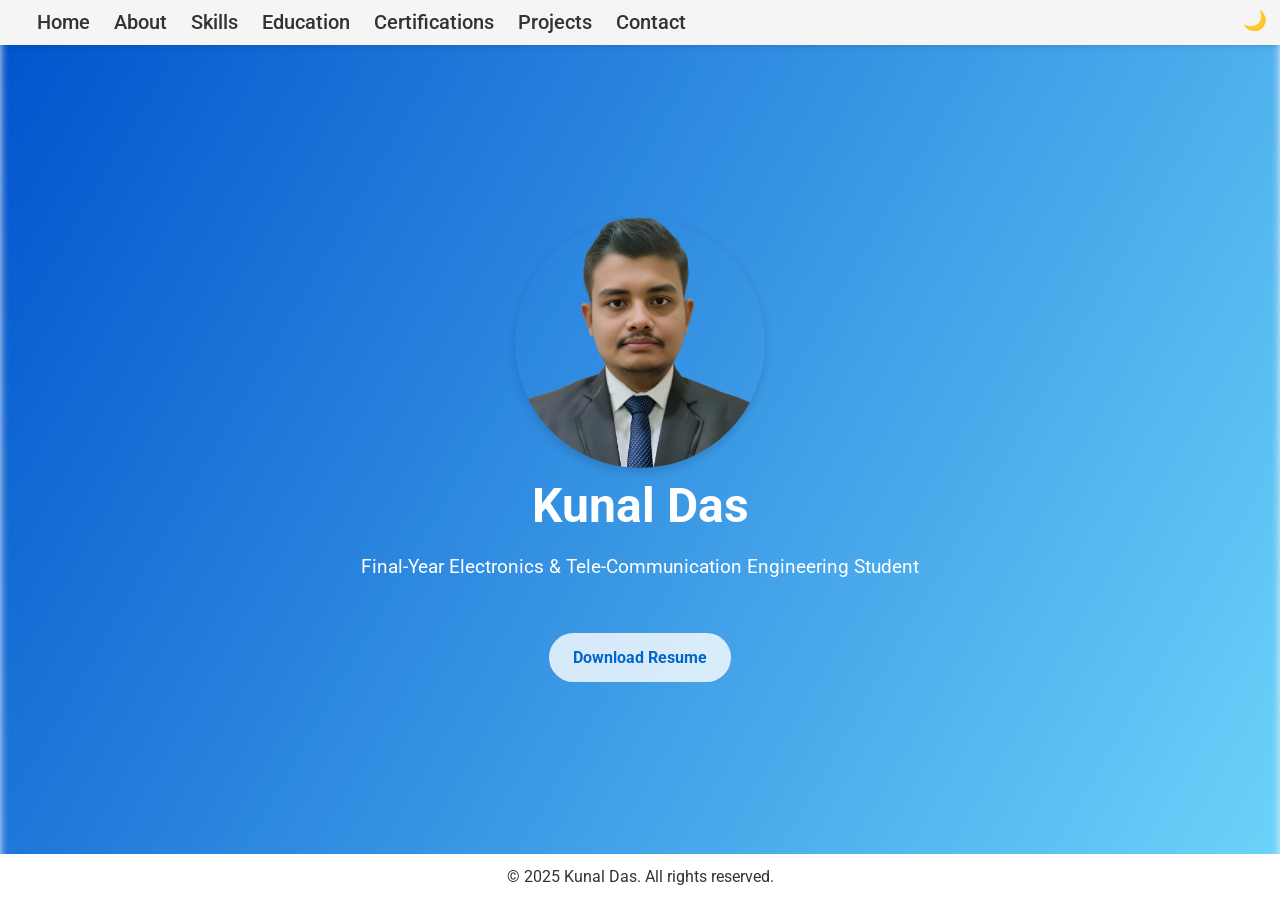
==== index.html @ fb5cabc4 "profile update" ====
<!DOCTYPE html>
<html lang="en">
<head>
  <meta charset="UTF-8" />
  <meta name="viewport" content="width=device-width, initial-scale=1.0" />
  <title>Kunal Das - Portfolio</title>
  <link rel="icon" type="image/png" href="assets\k.1-removebg.png">
  <link rel="stylesheet" href="style.css" />
  <!-- Google Fonts -->
  <link href="https://fonts.googleapis.com/css2?family=Roboto:wght@300;400;500;700&display=swap" rel="stylesheet">
</head>
<body class="light-theme">
  <!-- Header / Navigation -->
  <header>
    <nav class="navbar">
      <!-- <div class="profile-image">
        <img src="assets/WhatsApp_Image_2024-10-18_at_21,14,30_aa26606b-removebg-removebg-preview-Picsart-AiImageEnhancer.png" alt="Profile Photo" />
      </div> -->
      <ul class="nav-links">
        <li><a href="index.html">Home</a></li>
        <li><a href="about.html">About</a></li>
        <li><a href="skills.html">Skills</a></li>
        <li><a href="education.html">Education</a></li>
        <li><a href="certifications.html">Certifications</a></li>
        <li><a href="projects.html">Projects</a></li>
        <li><a href="contact.html">Contact</a></li>
      </ul>
      <div class="theme-toggle">
        <input type="checkbox" id="darkModeToggle" />
        <label for="darkModeToggle">🌙</label>
      </div>
      <!-- Three dot toggle icon (visible only on mobile) -->
      <button class="nav-toggle">☰</button>
    </nav>
  </header>


    <!-- Hero Section -->
    <section id="hero" class="section-hero">
        
        <div class="hero-content">
            <div class="profile-image1">
                <img src="assets\WhatsApp_Image_2024-10-18_at_21,14,30_aa26606b-removebg-removebg-preview-Picsart-AiImageEnhancer.png" alt="Profile Photo" />
            </div>
            <h1>Kunal Das</h1>
            <p class="role">Final-Year Electronics &amp; Tele-Communication Engineering Student</p>
            
            <br>
            <a href="assets\KUNAL_DAS_Resume.pdf" class="cta-btn" download>Download Resume</a>
            <!-- <a href="#contact" class="cta-btn">Contact Me</a> -->
        </div>
    </section>

    <!-- About Me Section -->
    <!-- <section id="about" class="section-about fade-in">
        <h2>About Me</h2>
         <div class="profile-image">
      <img src="assets/WhatsApp_Image_2024-10-18_at_21.14.30_aa26606b-removebg.png" alt="Profile Photo" />
    </div> 
    <div class="para">
        <p>Motivated Junior Python Developer and Final-Year Electronics and Telecommunication Engineering Student</p>
    </div>
        <div class="about-details">
            <p>I am a passionate and motivated junior Python developer currently in my final year of pursuing a Bachelor's degree in Electronics and Telecommunication Engineering. My academic and practical experience has allowed me to develop a strong foundation in both software and hardware development, particularly in backend programming using Python and MySQL, as well as in designing and implementing embedded systems using microcontrollers.
            <br>
            <br>
            Throughout my academic journey, I have developed a deep interest in combining electronics with software development to create efficient, real-world solutions. I am especially enthusiastic about embedded systems, sensor integration, and Internet of Things (IoT) applications. I have worked extensively with microcontrollers such as Arduino and ESP32, alongside various sensors and modules, to create systems that interact intelligently with their environment.
            <br>
            <br>
            My software skills are centered around Python, which I use for backend development, automation, data handling, and integrating APIs with hardware systems. My backend development experience includes designing and implementing structured databases with MySQL, building RESTful APIs, and using frameworks like Flask to create web services. I have a strong grasp of data flow, system architecture, and scalable development practices.
            <br>
            <br>
            My journey into programming started from a desire to understand the logic behind system automation and control. I quickly gravitated towards Python for its simplicity and power, and over time, I became confident in using it not only for typical backend tasks but also for tasks involving hardware communication, GUI applications, and API integrations. I enjoy writing clean, modular code and organizing systems in a way that ensures maintainability and scalability.
            <br>
            <br>
            In the area of microcontroller programming, I enjoy writing embedded C and Arduino-compatible code to control sensors, actuators, and communication modules. I have built various hardware-based systems that collect data, process it in real time, and respond with meaningful actions. This includes everything from basic sensor monitoring to more complex systems involving conditional logic, alert mechanisms, and cloud/API integration.
            <br>
            <br>
            What sets me apart is my ability to bridge the gap between hardware and software. I not only understand how electronic components behave in real circuits but also how to write software that interprets, controls, or augments these behaviors. This dual understanding enables me to build holistic solutions where hardware and software operate in harmony, especially in fields like home automation, safety systems, and monitoring applications.
            <br>
            <br>
            Beyond technical skills, I am a keen problem solver with a strong analytical mindset. I approach every challenge with curiosity and persistence, breaking down problems methodically and learning what’s necessary to find effective solutions. I have also honed my ability to work collaboratively in team settings, communicate technical concepts clearly, and adapt to evolving project requirements.
            <br>
            <br>
            I consistently stay up to date with advancements in technology, particularly in the domains of IoT, embedded development, and backend systems. I am also familiar with basic circuit simulation and PCB design tools, which help in taking prototypes from breadboard setups to more robust and organized implementations.
            <br>
            <br>
            As a final-year engineering student, I bring with me a combination of theoretical knowledge and practical hands-on experience. I have developed time management, project planning, and execution skills by balancing academic responsibilities with self-initiated technical projects. My goal is to join a forward-thinking organization where I can contribute to building impactful technological solutions by combining software with electronics.
            <br>
            <br>
            In the future, I see myself growing in roles that allow me to work at the intersection of embedded systems and software engineering. I am particularly interested in smart devices, robotics, industrial automation, and intelligent sensing systems. I am committed to lifelong learning and am open to exploring new tools, languages, and frameworks that help me become a more versatile and effective engineer. 
            <br>
            <br>
            In summary, I bring a unique blend of backend development experience, hardware knowledge, and a deep passion for solving real-world problems through technology. With a strong foundation in Python, microcontroller programming, and a mindset geared toward innovation, I aim to create systems that are intelligent, reliable, and meaningful in everyday life.</p>
            <div class="detail-block">
                <h3>Interests</h3>
                <ul>
                    <li>Embedded Systems &amp; IoT</li>
                    <li>Microcontroller Programming</li>
                    <li>Backend Development</li>
                    <li>Problem Solving</li>
                </ul>
            </div>
            <div class="detail-block">
                <h3>Languages</h3>
                <ul>
                    <li>English</li>
                    <li>Bengali</li>
                    <li>Hindi</li>
                </ul>
            </div> 
        </div>
        
    </section> -->

    <!-- Skills Section -->
    <!-- <section id="skills" class="section-skills fade-in">
        <h2>Skills</h2>
        <div class="skills-grid">
            <div class="skill-category">
                <h3>Programming Languages</h3>
                <p>✔️C Programming Language , <br>✔️Python, <br>✔️MySQL, <br>✔️HTML, <br>✔️CSS, <br>✔️JavaScript, <br>✔️OOP, <br>✔️PyWebView</p>
            </div>
            <div class="skill-category">
                <h3>Tools &amp; Software</h3>
                <p>✔️Git (Version Control), <br>✔️GitHub, <br>✔️MATLAB, <br>✔️MS Office, <br>✔️Proteus, <br>✔️ChatGPT &amp; AI Tools</p>
            </div>
            <div class="skill-category">
                <h3>Embedded Systems</h3>
                <p>✔️Arduino, <br>✔️ESP32, <br>✔️Circuit Design, <br>✔️Schematic Debugging, <br>✔️PCB Prototyping</p>
            </div>
            <div class="skill-category">
                <h3>Soft Skills</h3>
                <p>✔️Team Leadership, <br>✔️Problem Solving, <br>✔️Communication, <br>✔️Project Management</p>
            </div>
        </div>
    </section> -->

    <!-- Education Section -->
    <!-- <section id="education" class="section-education fade-in">
        <h2>Education</h2>
        <div class="timeline">
            <div class="timeline-item">
                <h3>Diploma in Electronics &amp; Tele-Communication Engineering</h3>
                <span class="time">Ongoing</span>
                <p>Falakata Polytechnic, Government of West Bengal</p>
                <p>Avg. GPA (till 5th Sem): 9</p>
                <p>Avg. Percentage (till 5th Sem): 87.12%</p>
            </div>
            <div class="timeline-item">
                <h3>Bachelor of Science</h3>
                <span class="time">2018 – 2021</span>
                <p>University of North Bengal | GPA: 7.18</p>
                <p>Subjects: Physics, Chemistry, Mathematics</p>
            </div>
            <div class="timeline-item">
                <h3>Higher Secondary (Science)</h3>
                <span class="time">2016 – 2018</span>
                <p>West Bengal Council of Higher Secondary Education</p>
                <p>Percentage: 57.4%</p>
            </div>
            <div class="timeline-item">
                <h3>Secondary Education</h3>
                <span class="time">2015 – 2016</span>
                <p>West Bengal Board of Secondary Education</p>
                <p>Percentage: 66.6%</p>
            </div>
        </div>
    </section> -->

    <!-- Certifications Section -->
    <!-- <section id="certifications" class="section-certifications fade-in">
        <h2>Certifications</h2>
        <ul class="cert-list">
   
            <ul class="certificate-list">
    <li>
        <img src="assets\KUNAL_DAS (DFAS)-1.jpg" alt="Computer Diploma in Information Technology Application (2018–2019)" />
        <p>Computer Diploma in Information Technology Application (2018–2019)</p>
    </li>
    <li>
        <img src="assets/KUNAL_DAS (DFAS)-2.jpg" alt="Computer Diploma in Financial Accounting System (2021–2022)" />
        <p>Computer Diploma in Financial Accounting System (2021–2022)</p>
    </li>
    <li>
        <img src="assets/Wadhwani Foundation Certificate - 6771ab2d281a8b20fc77d91b.jpg" alt="Wadhwani Foundation Certificate" />
        <p>Employability Skills – JobReady Certificate, Wadhwani Foundation</p>
    </li>
    <li>
        <img src="assets/HPLIFE.jpg" alt="HP LIFE Certificate" />
        <p>AI for Beginners Certificate, HP LIFE</p>
    </li>
    <li>
        <img src="assets/Generative AI for Educators Certificate _ Google.png" alt="Google AI Certificate" />
        <p>Generative AI for Educators Certificate, Google & MIT RAISE</p>
    </li>
    <li>
        <img src="assets/Certified In Lean Startup Methodology  NPTEL+.jpg" alt="Lean Startup Methodology Certificate" />
        <p>Lean Startup Methodology Certificate, NPTEL+</p>
    </li>
</ul>

       

    </section> -->

    <!-- Projects Section -->
    <!-- <section id="projects" class="section-projects fade-in">
        <h2>Projects</h2>
        <div class="projects-grid">
            <div class="project-card">
                <h3>Library Management System (LMS)</h3>
                <span class="project-time">Jan 2025 – Present</span>
                <p><strong>Role:</strong> Team Leader, Backend &amp; Database Programmer</p>
                <p><strong>Technologies:</strong> Python, PyWebView, MySQL</p>
                <ul>
                    <li>Developed backend using Python and PyWebView.</li>
                    <li>Managed MySQL database, implemented user authentication, and optimized performance.</li>
                </ul>
            </div>
            <div class="project-card">
    <h3>Smart Accident Prevention, Detection, and Reporting System (SAPDRS)</h3>
    <span class="project-time">Jul 2024 – Dec 2024</span>
    <p><strong>Role:</strong> Team Leader, Circuit Designer, Embedded Programmer</p>
    <p><strong>Team Members:</strong> Kunal Das, Arindam Das, Nirmal Barman, Chanchal Mandal, Bivash Das, Shilajit Paul, Raj Barman</p>
    <p><strong>Guide:</strong> Mr. Lakhan Deo Oraon, Lecturer, Department of ETCE, Falakata Polytechnic</p>
    <p><strong>Institution:</strong> Falakata Polytechnic, West Bengal State Council of Technical & Vocational Education and Skill Development</p>
    <p><strong>Technologies Used:</strong> ESP32 microcontroller, GPS Module (NEO-6M), GSM Module (SIM900A), MQ3 Alcohol Sensor, Ultrasonic Sensor, MPU6050 Accelerometer, PIR Sensor, OLED Display, TP4056 Battery Charger, L293D Motor Driver, Voltage Regulators, Arduino IDE</p>
    <ul>
        <li>Designed and developed a real-time embedded system to prevent, detect, and report road accidents using IoT sensors and wireless communication.</li>
        <br>
        <li>Integrated ESP32 microcontroller with a GSM module to transmit emergency SMS alerts containing GPS coordinates during detected accidents.</li>
        <br>
        <li>Implemented an alcohol detection system using the MQ3 sensor to monitor the driver’s condition before driving.</li>
        <br>
        <li>Used ultrasonic sensors for proximity detection to reduce collision chances by alerting the driver in real-time.</li>
        <br>
        <li>MPU6050 accelerometer and vibration sensors detect abrupt motion or impacts to confirm an accident scenario.</li>
        <br>
        <li>PIR sensor helps determine driver movement or consciousness post-accident for intelligent response triggering.</li>
        <br>
        <li>Deployed a 1.3" OLED display for onboard system status and alert visualization.</li>
        <br>
        <li>Powered the system with lithium-ion batteries and step-down regulators, featuring overvoltage and discharge protection via TP4056 modules.</li>
        <br>
        <li>Created a user-friendly Android application using MIT App Inventor for system control and alert monitoring.</li>
        <br>
        <li>System auto-locks the vehicle post-accident using motor drivers to prevent further harm.</li>
        <br>
        <li>Inspired by a real-life accident experience, this solution addresses the gap in emergency responsiveness by providing automated and accurate location-based incident reporting.</li>
        <br>
        <li>Improved emergency response time by up to 30%, potentially saving lives by reducing critical delays.</li>
        <br>
        <li>Tested successfully in lab and semi-outdoor environments for reliability, sensor accuracy, and communication stability.</li>
    </ul>
</div>

        </div>
    </section> -->

    <!-- Resume Download Section -->
    

    <!-- Contact Section -->
    <!-- <section id="contact" class="section-contact fade-in">
        <h2>Contact</h2>
        <div class="contact-info">
            <p><strong>Email:</strong> <a href="mailto:kunaldas532001@outlook.com">kunaldas532001@outlook.com</a></p>
            <p><strong>Phone:</strong> <a href="tel:+918637333961">+91 86373 33961</a></p>
            <p><strong>GitHub:</strong> <a href="https://github.com/kunaldas531" target="_blank">github.com/kunaldas531</a></p>
            <p><strong>LinkedIn:</strong> <a href="https://www.linkedin.com/in/kunal-das-10623b310" target="_blank">linkedin.com/in/kunal-das-10623b310</a></p>
        </div>
        <div class="contact-form">
            <form>
                <input type="text" name="name" placeholder="Your Name" required />
                <input type="email" name="email" placeholder="Your Email" required />
                <textarea name="message" rows="5" placeholder="Your Message" required></textarea>
                <button type="submit">Send Message</button>
            </form>
        </div>
    </section> -->

    <!-- Footer -->
    <footer>
        <p>&copy; 2025 Kunal Das. All rights reserved.</p>
    </footer>

    <script src="script.js"></script>
</body>
</html>
---- style.css ----
/* Global Styles */
:root {
    --bg-color: #f5f5f5;
    --text-color: #333;
    --primary-color: #0066cc;
    --secondary-color: #ffffffcc;
    --font-family: 'Roboto', sans-serif;
    --transition-duration: 0.3s;
}

.dark-theme {
    --bg-color: #121212;
    --text-color: #e0e0e0;
    --primary-color: #66aaff;
    --secondary-color: #222222aa;
}

html { 
    scroll-behavior: smooth; 
}

* {
    margin: 0;
    padding: 0;
    box-sizing: border-box;
}

body {
    background: var(--bg-color);
    color: var(--text-color);
    font-family: var(--font-family);
    line-height: 1.6;
    transition: background 0.5s, color 0.5s;
}

/* Header / Navigation */
header {
    position: fixed;
    width: 100%;
    top: 0;
    background: var(--bg-color);
    box-shadow: 0 2px 5px rgba(0,0,0,0.1);
    z-index: 100;
}
/* Basic Navbar styles */
.navbar {
  display: flex;
  justify-content: space-between;
  align-items: left;
  padding: 0.5% 1%;
  position: relative; /* Make positioning within mobile easier */
}

.nav-links {
  list-style: none;
  display: flex;
  font-size: 20px;
}

.nav-links li {
  margin-left: 1.5rem;
}

.nav-links a {
  text-decoration: none;
  color: var(--text-color);
  font-weight: 500;
  transition: color 0.3s;
}

.nav-links a:hover {
  color: var(--primary-color);
}

/* Three Dot Toggle Button (hidden by default) */
.nav-toggle {
  display: none;
  background: none;
  border: none;
  font-size: 2rem;
  color: var(--text-color);
  cursor: pointer;
}

.theme-toggle {
    margin-left: 1.5rem;
}
.theme-toggle input[type="checkbox"] {
    display: none;
}
.theme-toggle label {
    cursor: pointer;
    font-size: 1.2rem;
    user-select: none;
}

/* Hero Section */
.section-hero {
    position: relative;
    height: 100vh;
    overflow: hidden;
    color: #fff;
    display: flex;
    align-items: center;
    justify-content: center;
    text-align: center;
    padding: 0 1rem;
    z-index: 1;
}

.section-hero::before {
    content: "";
    position: absolute;
    top: 0;
    left: 0;
    width: 100%;
    height: 100%;
    /* background: url('assets/back.jpg') center center/cover no-repeat; */
    /* background-image: linear-gradient(120deg, #0072ff, #00c3ff); */
    background-image: linear-gradient(120deg, #0052cc, #6dd5fa);
    filter: blur(4px);
    z-index: -1;
}


.section-hero h1 {
    font-size: 3rem;
    margin-bottom: 0.5rem;
}
.section-hero .role {
    font-size: 1.2rem;
    margin-bottom: 1.5rem;
}
.cta-btn {
    margin: 0 0.5rem;
    display: inline-block;
    padding: 0.75rem 1.5rem;
    background: var(--secondary-color);
    color: #0066cc;
    border-radius: 30px;
    font-weight: bold;
    transition: background 0.3s;
    text-decoration: none;
}
.cta-btn:hover {
    background: var(--primary-color);
    color: #fff;
}

/* Section Headings */
section {
    padding: 4rem 2rem;
}
section h2 {
    text-align: center;
    margin-bottom: 2rem;
    font-size: 2rem;
    color: var(--primary-color);
}

/* About Section */
.section-about p {
    max-width: 800px;
    margin: 0 auto 2rem;
}
.about-details {
    display: flex;
    flex-wrap: wrap;
    justify-content: center;
    gap: 2rem;
    max-width: 800px;
    margin: auto;
    text-align: justify;
}
.detail-block {
    background: var(--secondary-color);
    padding: 1rem;
    border-radius: 8px;
    flex: 1 1 250px;
    backdrop-filter: blur(10px);
    box-shadow: 0 4px 6px rgba(0,0,0,0.1);
}
.para{
    text-align: center;
    text-decoration: underline;
    text-shadow: #121212;
    font-weight: bolder;
}
.detail-block h3 {
    margin-bottom: 0.5rem;
    color: var(--primary-color);
}

/* Skills Section */
.skills-grid {
    display: grid;
    grid-template-columns: repeat(auto-fit, minmax(250px, 1fr));
    gap: 2rem;
    max-width: 1000px;
    margin: auto;
}
.skill-category {
    background: var(--secondary-color);
    padding: 1.5rem;
    border-radius: 8px;
    backdrop-filter: blur(10px);
    box-shadow: 0 4px 6px rgba(0,0,0,0.1);
}
.skill-category h3 {
    margin-bottom: 0.5rem;
    color: var(--primary-color);
}

/* Education Section (Timeline) */
.timeline {
    position: relative;
    max-width: 1000px;
    margin: auto;
    padding-left: 20px;
}
.timeline::before {
    content: '';
    position: absolute;
    left: 20px;
    top: 0;
    bottom: 0;
    width: 4px;
    background: var(--primary-color);
}
.timeline-item {
    margin-bottom: 2rem;
    position: relative;
    padding-left: 40px;
}
.timeline-item::before {
    content: '';
    position: absolute;
    left: 14px;
    background: var(--primary-color);
    border-radius: 50%;
    width: 12px;
    height: 12px;
    top: 5px;
}
.timeline-item h3 {
    margin-bottom: 0.2rem;
}
.timeline-item .time {
    font-size: 0.9rem;
    color: var(--text-color);
}

/* Certifications Section */
/* Certificate List - Two per row styling */
.certificate-list {
    display: flex;
    flex-wrap: wrap;
    gap: 2rem;
    justify-content: center;
    max-width: 1000px;
    margin: auto;
    padding: 2rem 1rem;
    list-style: none;
}

.certificate-list li {
    flex: 1 1 calc(33% - 2rem); /* Two items per row */
    background: var(--secondary-color);
    padding: 1rem;
    border-radius: 8px;
    text-align: center;
    box-shadow: 0 4px 6px rgba(0,0,0,0.1);
    transition: transform 0.3s ease, box-shadow 0.3s ease;
    backdrop-filter: blur(8px);
}

.certificate-list li:hover {
    transform: translateY(-5px);
    box-shadow: 0 8px 12px rgba(0,0,0,0.15);
}

.certificate-list img {
    max-width: 100%;
    height: auto;
    border-radius: 6px;
    margin-bottom: 0.75rem;
    box-shadow: 0 2px 4px rgba(0,0,0,0.1);
}

.certificate-list p {
    font-size: 1rem;
    color: var(--text-color);
    font-weight: 500;
    margin-top: 0.5rem;
}

/* Projects Section */
.projects-grid {
    display: flex;
    flex-wrap: wrap;
    gap: 2rem;
    justify-content: center;
    max-width: 1500px;
    margin: auto;
}
.project-card {
    background: var(--secondary-color);
    padding: 1.5rem;
    border-radius: 8px;
    backdrop-filter: blur(10px);
    box-shadow: 0 4px 6px rgba(0,0,0,0.1);
    flex: 1 1 300px;
    text-align: justify;
}
.projectimage1 {
    display: block;
    margin: 0 auto;
    width: 100%;
    max-width: 500px;
}


.project-card h3 {
    margin-bottom: 0.5rem;
    color: var(--primary-color);
}
.project-time {
    font-size: 0.9rem;
    color: var(--text-color);
}

/* Contact Section */
.contact-info{
    background-color: #e9fbfc;
    box-shadow: #333;
    border-radius: 20px;
}
.con{
    
    background-color: #ffffff;
    box-shadow: #333;
    border-radius: 5px;
}
.kd{
    font-weight: bolder;
    font-size: 50px;
    color: #004c99;
}
.section-contact .contact-info {
    text-align: justify;
    margin-bottom: 2rem;
    padding: 20px;
}
.section-contact .contact-info p {
    margin: 0.5rem 0;
}
.section-contact .contact-info a {
    color: var(--primary-color);
    text-decoration: none;
}
.section-contact .contact-form {
    max-width: 500px;
    margin: auto;
}
.section-contact .contact-form form {
    display: flex;
    flex-direction: column;
}
.section-contact .contact-form input,
.section-contact .contact-form textarea {
    padding: 0.75rem;
    margin-bottom: 1rem;
    border: 1px solid #ccc;
    border-radius: 4px;
    background: var(--secondary-color);
    transition: border-color 0.3s;
}
.section-contact .contact-form input:focus,
.section-contact .contact-form textarea:focus {
    border-color: var(--primary-color);
    outline: none;
}
.section-contact .contact-form button {
    padding: 0.75rem;
    background: var(--primary-color);
    color: #fff;
    border: none;
    border-radius: 4px;
    cursor: pointer;
}
.section-contact .contact-form button:hover {
    background: #004c99;
}

/* Footer */
footer {
    background: #ffff;
    text-align: center;
    padding: 10px;
    color: var(--text-color);
    position: fixed;
    bottom: 0;
    left: 0;
    width: 100%;
    z-index: 1000; /* Optional: ensures it stays on top */
}
.profile-image {
  display: flex;
  justify-content: left;
  align-items: left;
}

.profile-image img {
  width: 35px;
  height: 35px;
  object-fit: cover;
  border-radius: 50%;
  border: 2px solid #3498db;
  box-shadow: 0 4px 10px rgba(0, 0, 0, 0.15);
}
.profile-image1 {
  display: flex;
  justify-content: center;
  align-items: left;
}

.profile-image1 img {
  width: 250px;
  height: 250px;
  object-fit: cover;
  border-radius: 50%;
  /* border: 4px; */
  box-shadow: 0 4px 10px rgba(0, 0, 0, 0.15);
}

.fade-in {
    opacity: 0;
    transform: translateY(20px);
    transition: opacity 0.3s ease-out, transform 0.3s ease-out;
}

.fade-in.visible {
    opacity: 1;
    transform: none;
}

.cta-btn {
    display: inline-block;
    padding: 0.75rem 1.5rem;
    background: var(--secondary-color);
    color: #0066cc;
    border-radius: 30px;
    font-weight: bold;
    transition: background 0.3s, transform 0.3s;
    text-decoration: none;
}

.cta-btn:hover {
    background: var(--primary-color);
    color: #fff;
    transform: scale(1.05);
}

.project-card {
    background: var(--secondary-color);
    padding: 1.5rem;
    border-radius: 8px;
    backdrop-filter: blur(10px);
    box-shadow: 0 4px 6px rgba(0,0,0,0.1);
    flex: 1 1 300px;
    animation: fadeIn 1s ease-out;
}

.nav-links a {
    text-decoration: none;
    color: var(--text-color);
    font-weight: 500;
    transition: color 0.3s, transform 0.3s;
}

.nav-links a:hover {
    color: var(--primary-color);
    transform: scale(1.1);
}

.skill-list {
    list-style: none;
    padding: 0;
}

.skill-list li {
    display: flex;
    align-items: center;
    margin-bottom: 10px;
}

.skill-icon {
    width: 24px;
    height: 24px;
    margin-right: 10px;
}



/* Adding Animations */
@keyframes fadeIn {
    from { opacity: 0; transform: translateY(20px); }
    to { opacity: 1; transform: translateY(0); }
}

@keyframes scaleUp {
    from { transform: scale(0.9); opacity: 0.7; }
    to { transform: scale(1); opacity: 1; }
}

/* Responsive Styles */
@media (max-width: 768px) {
    .nav-links {
        display: none;
        flex-direction: column;
        gap: 2.5rem;
        background-color: #ffff;
        padding-bottom:100%;
        padding-right: 10px;
        border-radius: 5px;
        position: absolute;
        left: -1rem;
        top: 47px;
        z-index: 10;
    }

    /* Show dropdown nav links on activation */
    .nav-links.active {
        display: flex;
    }

    /* Show the three-dot toggle button */
    .nav-toggle {
        display: block;
    }

    /* Optional: Adjust other responsive typography */
    .section-hero h1 {
        font-size: 2.2rem;
    }
    
    .section-hero .role {
        font-size: 1rem;
    }

    .theme-toggle {
        display: none;
    }
    .profile-image{
        display: none;
    }
    .certificate-list {
        padding: 1rem;
        gap: 1rem;
    }

    .certificate-list li {
        flex: 1 1 100%;
        padding: 1rem;
    }

    .certificate-list img {
        width: 100%;
        height: auto;
        border-radius: 8px;
    }

    .certificate-list p {
        font-size: 0.95rem;
        padding: 0.5rem 0;
        line-height: 1.4;
    }

    .projectimage1 {
        max-width: 50%;
    }

}



/* Extra small screens (optional, for phones <400px wide) */
@media (max-width: 400px) {
    .certificate-list p {
        font-size: 0.9rem;
    }

    .certificate-list {
        padding: 0.5rem;
    }
     .projectimage1 {
        max-width: 90%;
    }

}
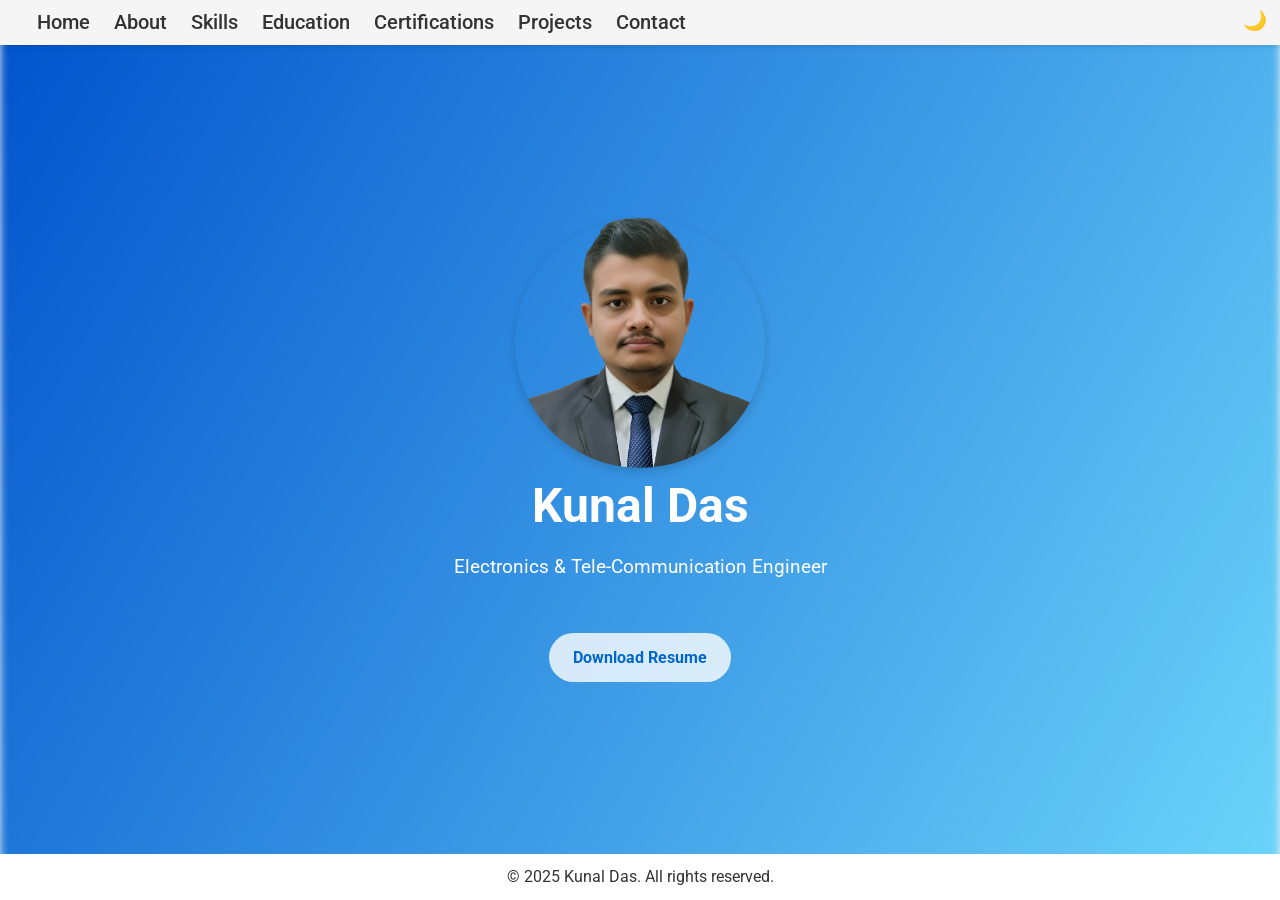
==== commit e5f1a6fd: "index update" ====
--- a/index.html
+++ b/index.html
@@ -43,7 +43,7 @@
                 <img src="assets\WhatsApp_Image_2024-10-18_at_21,14,30_aa26606b-removebg-removebg-preview-Picsart-AiImageEnhancer.png" alt="Profile Photo" />
             </div>
             <h1>Kunal Das</h1>
-            <p class="role">Final-Year Electronics &amp; Tele-Communication Engineering Student</p>
+            <p class="role">Electronics &amp; Tele-Communication Engineer</p>
             
             <br>
             <a href="assets\KUNAL_DAS_Resume.pdf" class="cta-btn" download>Download Resume</a>
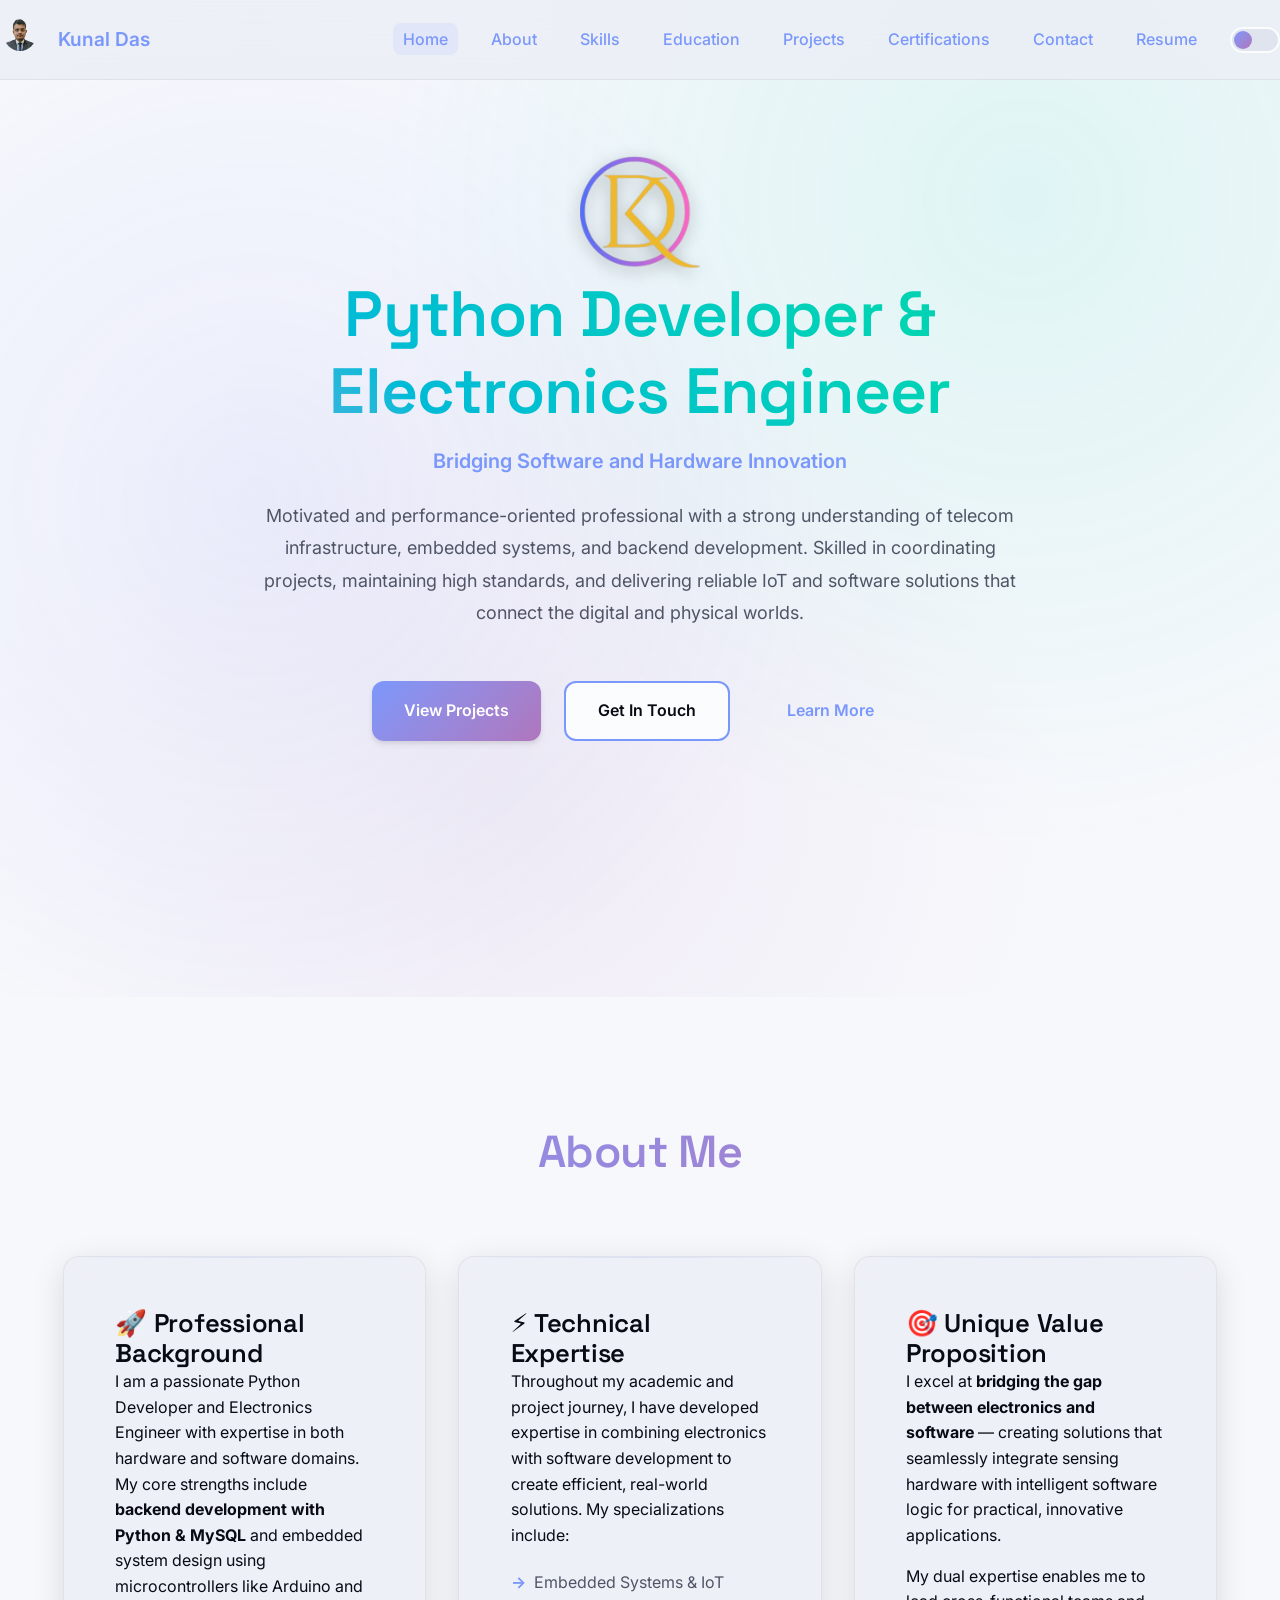
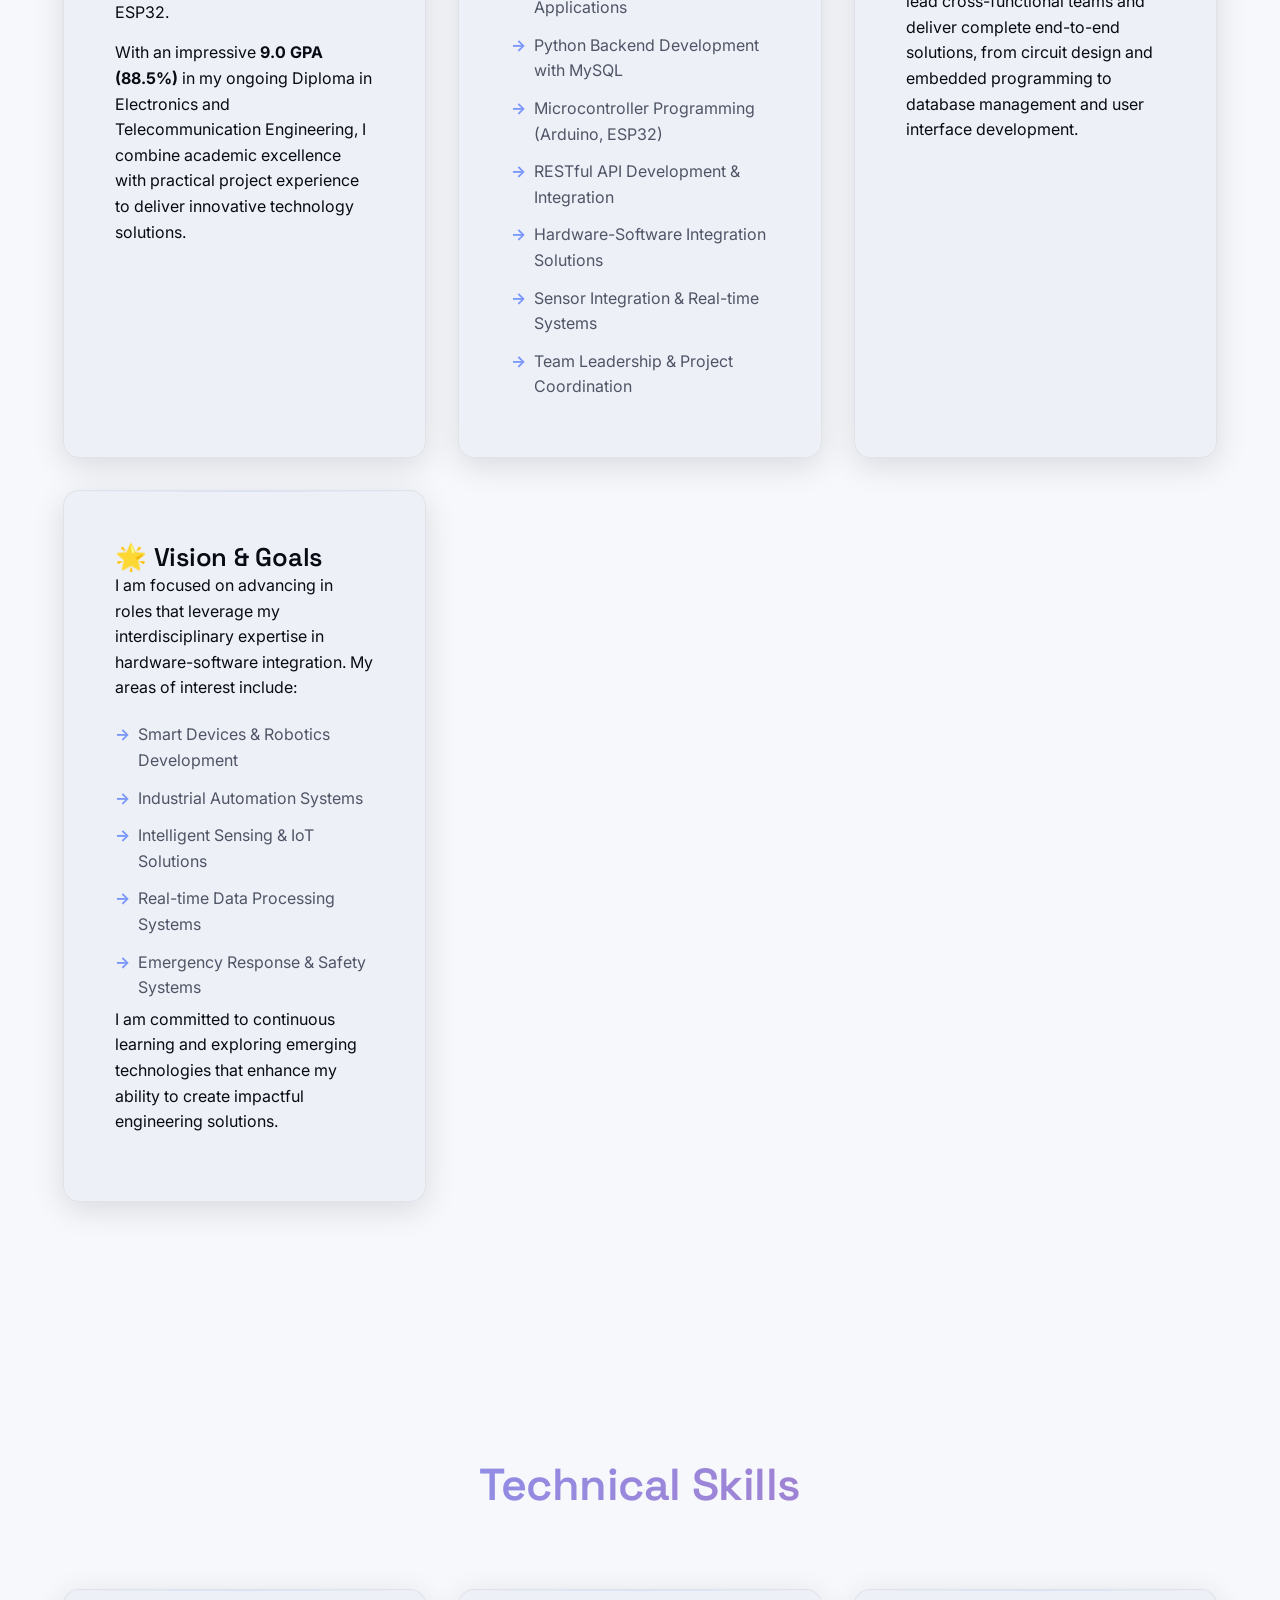
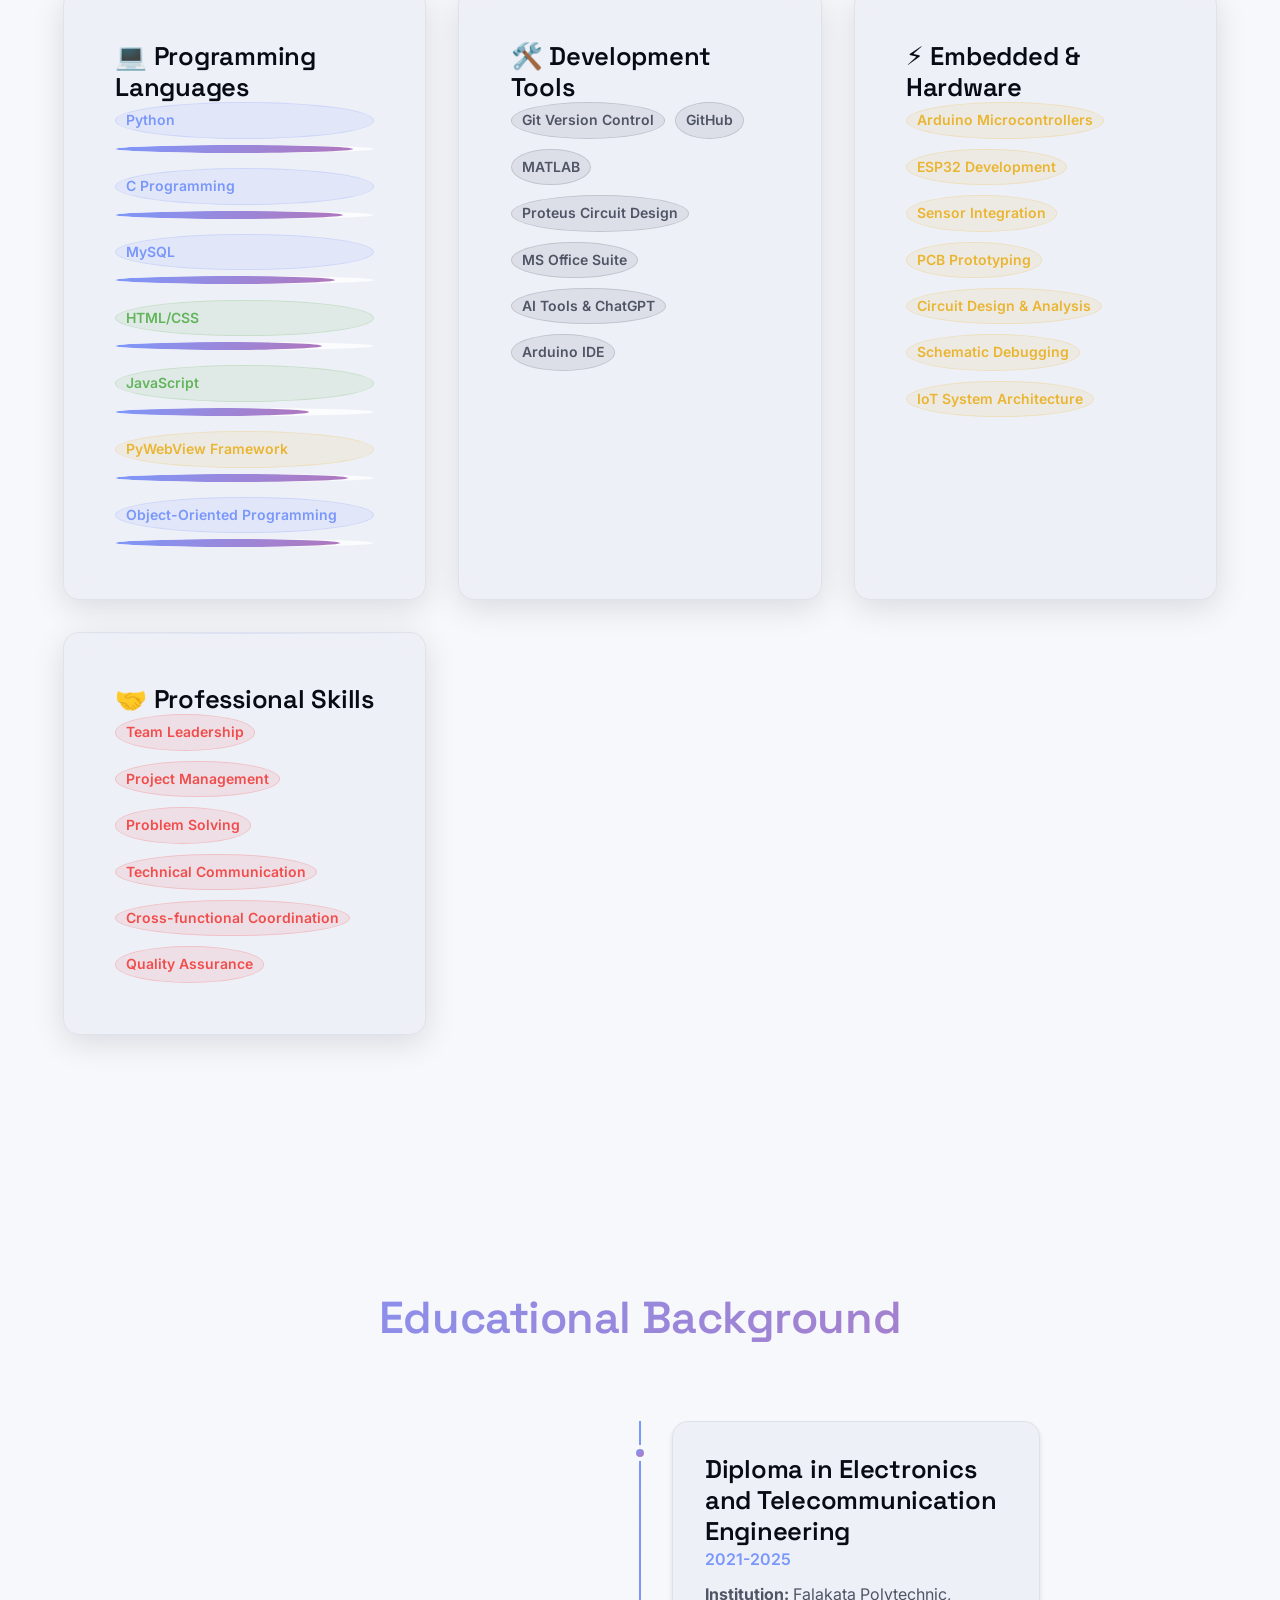
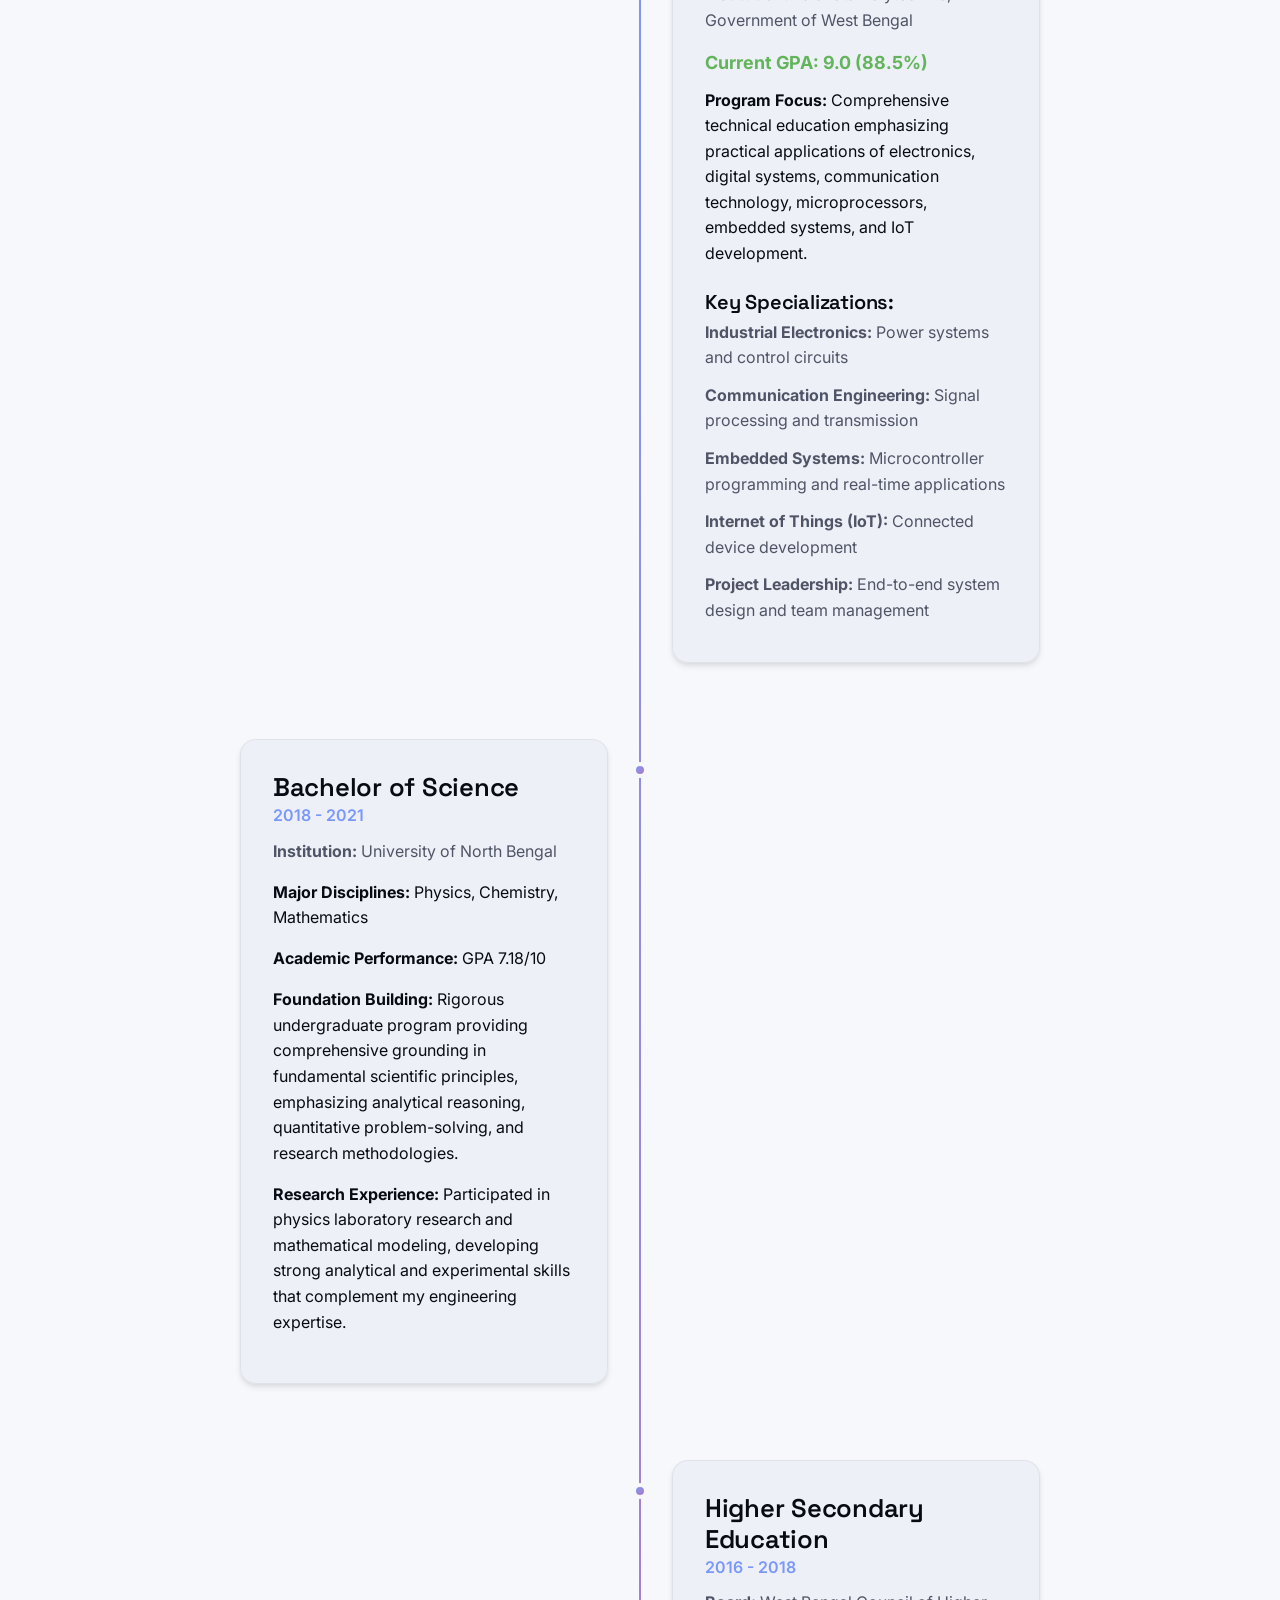
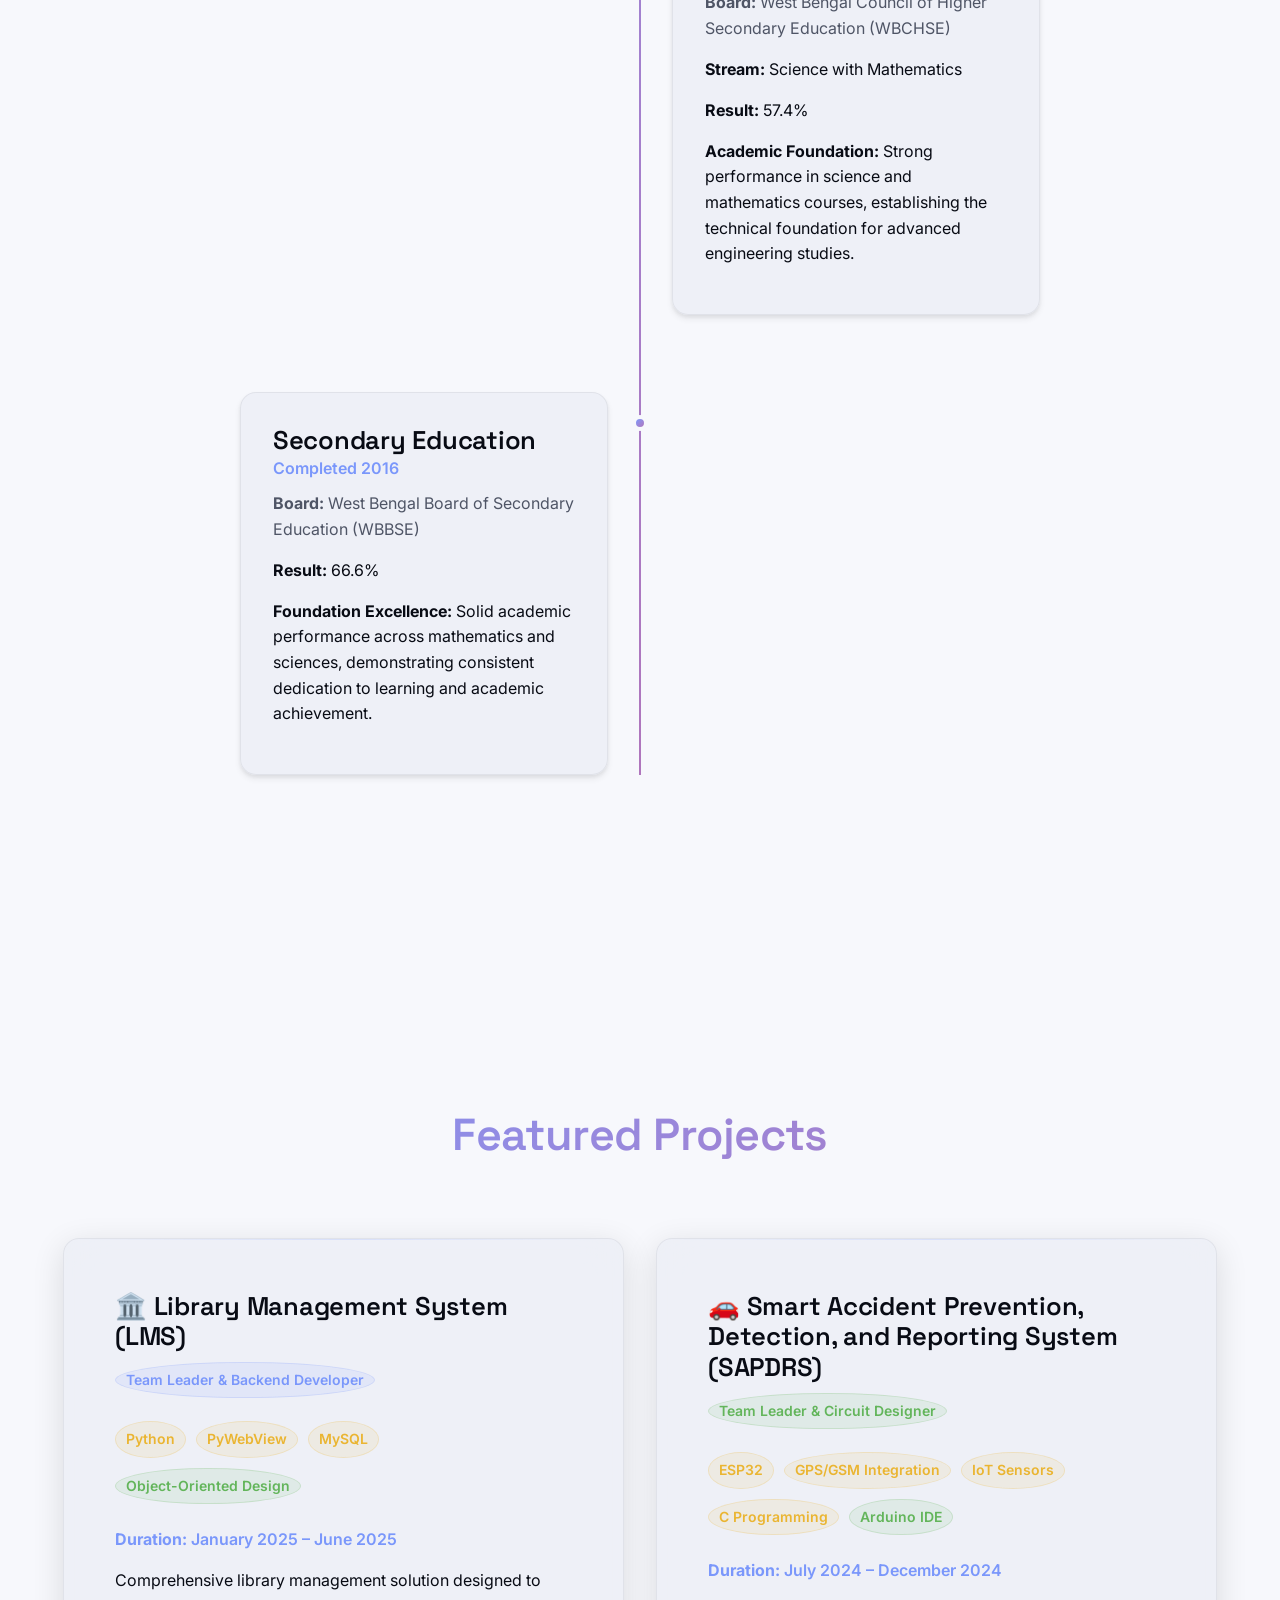
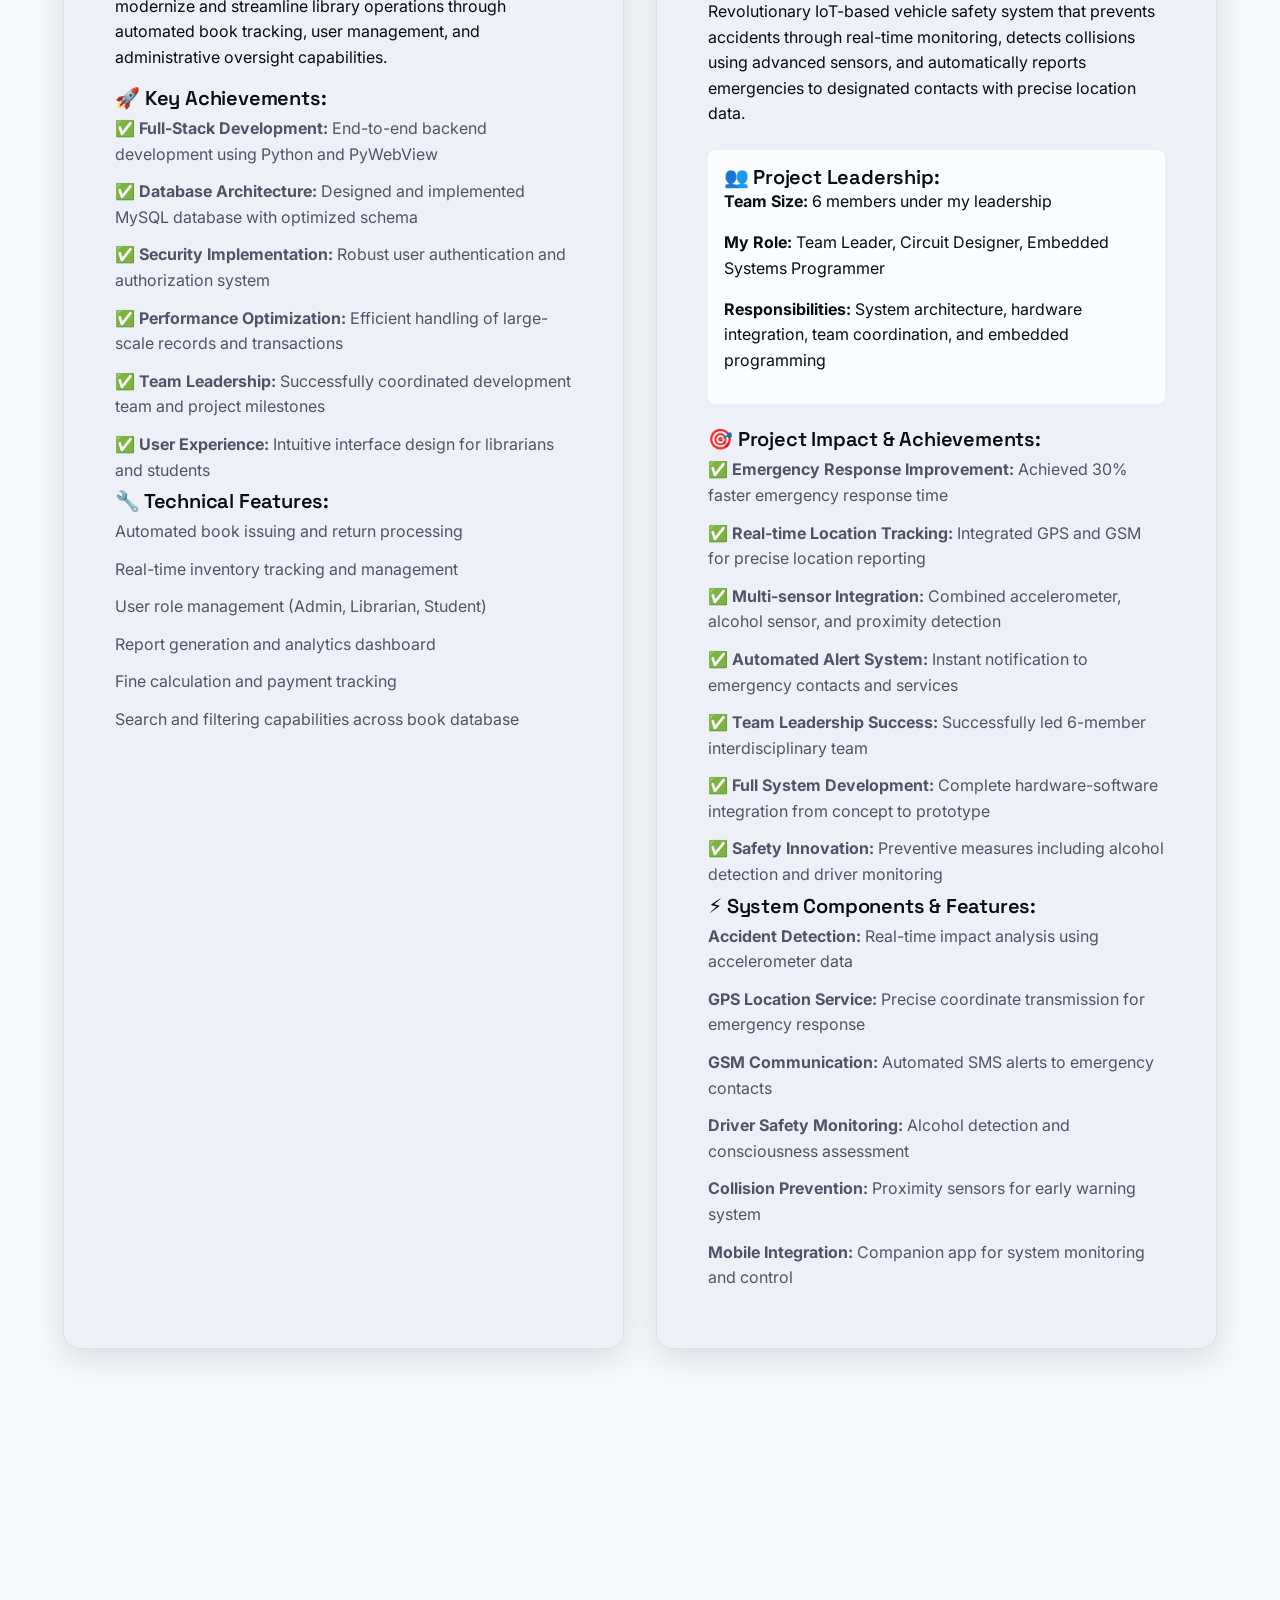
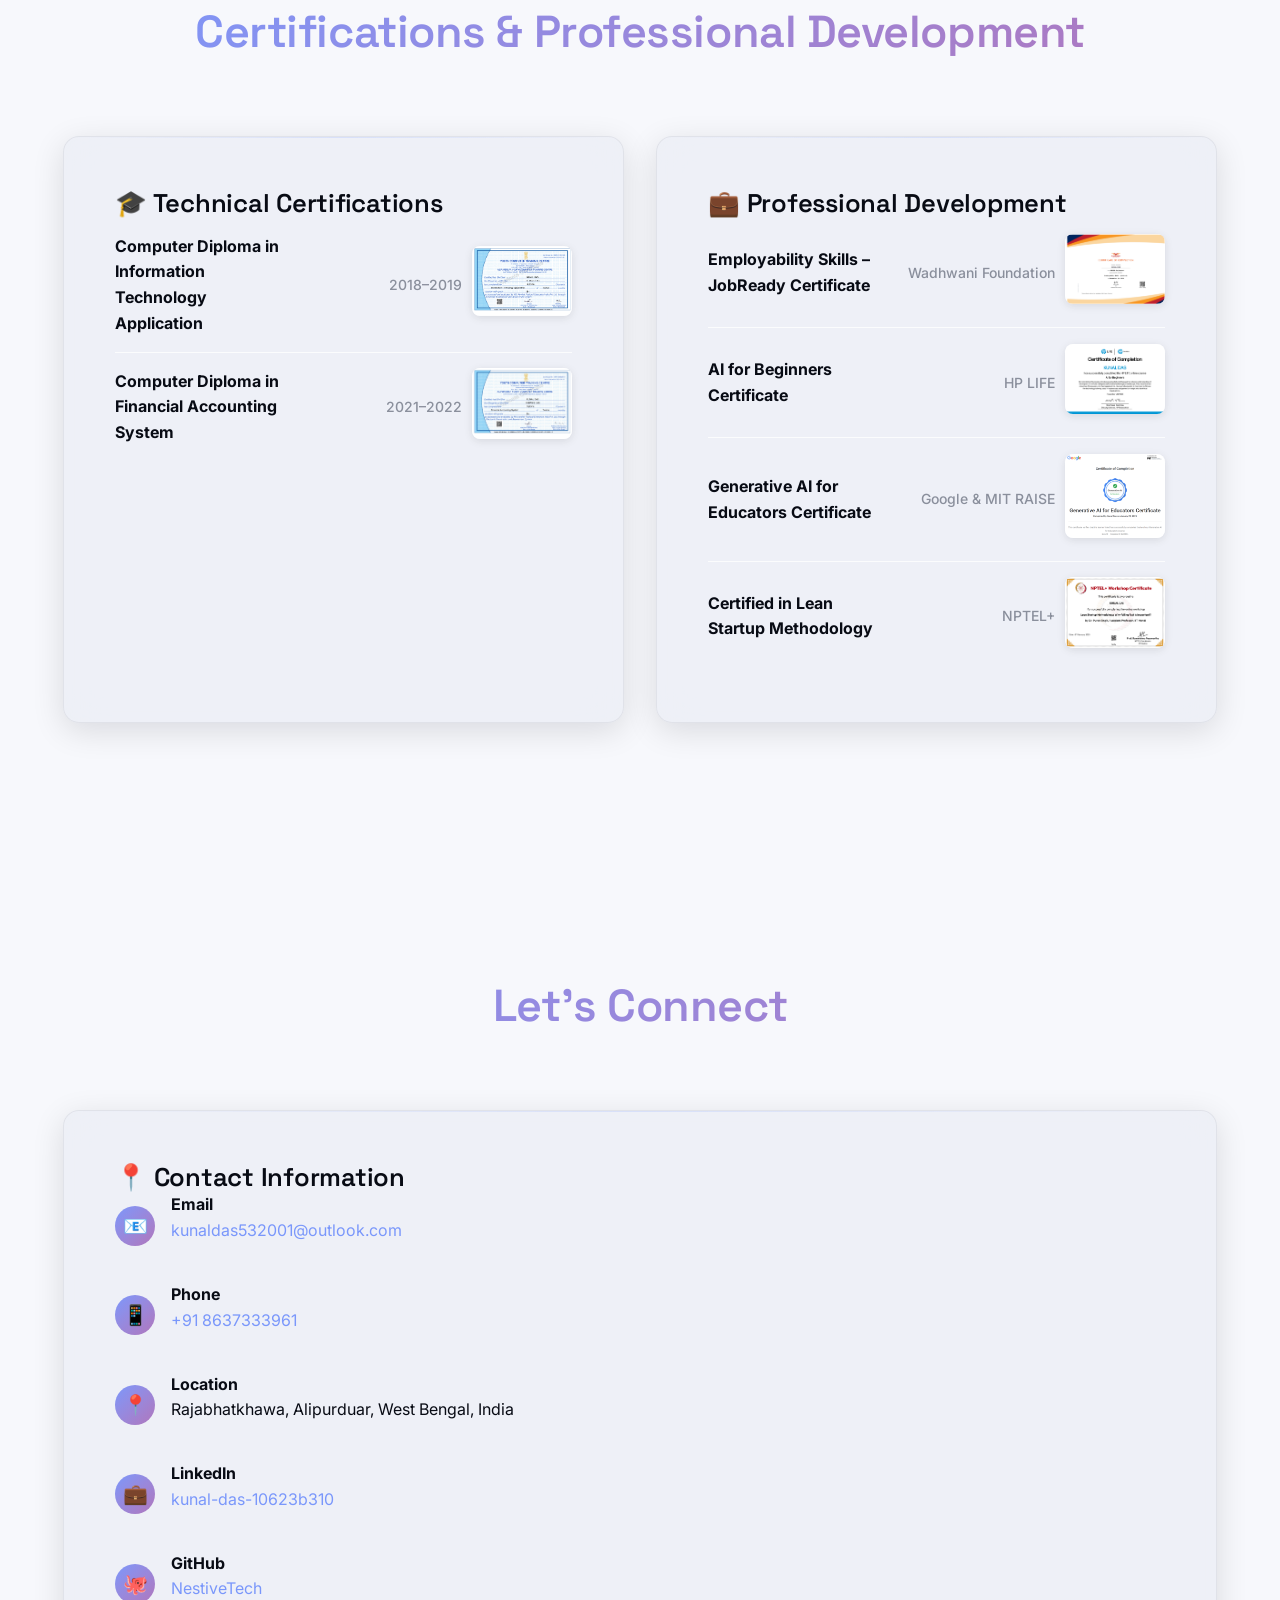
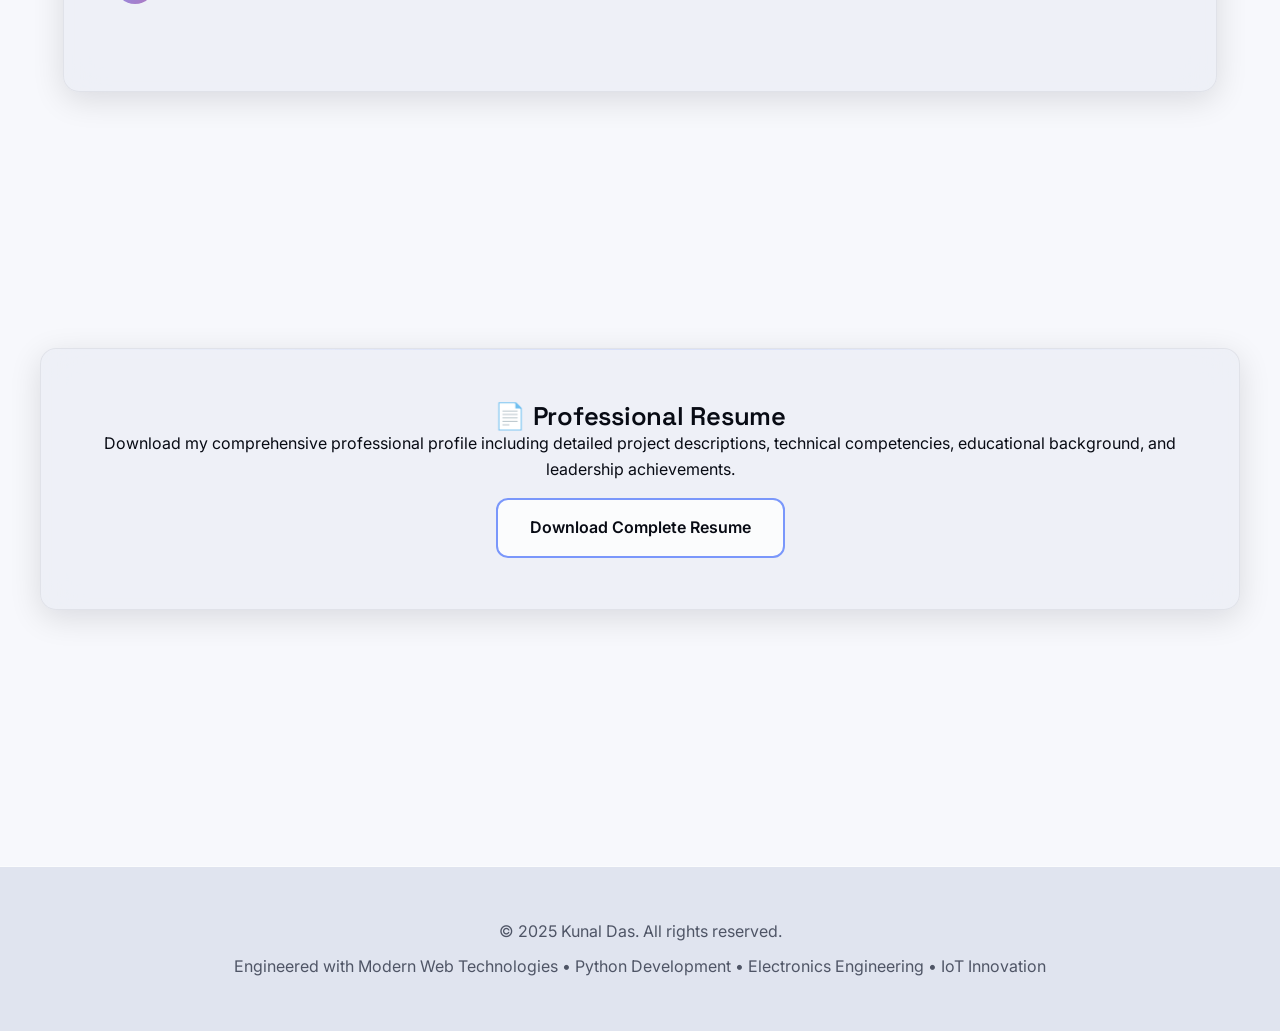
==== commit 29d5d30f: "new profile" ====
--- a/index.html
+++ b/index.html
@@ -1,290 +1,607 @@
 <!DOCTYPE html>
 <html lang="en">
 <head>
-  <meta charset="UTF-8" />
-  <meta name="viewport" content="width=device-width, initial-scale=1.0" />
-  <title>Kunal Das - Portfolio</title>
-  <link rel="icon" type="image/png" href="assets\k.1-removebg.png">
-  <link rel="stylesheet" href="style.css" />
-  <!-- Google Fonts -->
-  <link href="https://fonts.googleapis.com/css2?family=Roboto:wght@300;400;500;700&display=swap" rel="stylesheet">
+    <meta charset="UTF-8">
+    <meta name="viewport" content="width=device-width, initial-scale=1.0">
+    <title>Kunal Das - Python Developer & Electronics Engineer</title>
+    <link rel="icon" type="image/png" href="assets\k.1-removebg.png">
+    <link rel="stylesheet" href="style.css">
+    <link rel="preconnect" href="https://fonts.googleapis.com">
+    <link rel="preconnect" href="https://fonts.gstatic.com" crossorigin>
+    <link href="https://fonts.googleapis.com/css2?family=Inter:wght@100..900&family=JetBrains+Mono:wght@100..800&family=Orbitron:wght@400..900&family=Space+Grotesk:wght@300..700&display=swap" rel="stylesheet">
+    <meta name="description" content="Kunal Das - Python Developer & Electronics Engineer specializing in IoT, embedded systems, and full-stack development">
 </head>
-<body class="light-theme">
-  <!-- Header / Navigation -->
-  <header>
-    <nav class="navbar">
-      <!-- <div class="profile-image">
-        <img src="assets/WhatsApp_Image_2024-10-18_at_21,14,30_aa26606b-removebg-removebg-preview-Picsart-AiImageEnhancer.png" alt="Profile Photo" />
-      </div> -->
-      <ul class="nav-links">
-        <li><a href="index.html">Home</a></li>
-        <li><a href="about.html">About</a></li>
-        <li><a href="skills.html">Skills</a></li>
-        <li><a href="education.html">Education</a></li>
-        <li><a href="certifications.html">Certifications</a></li>
-        <li><a href="projects.html">Projects</a></li>
-        <li><a href="contact.html">Contact</a></li>
-      </ul>
-      <div class="theme-toggle">
-        <input type="checkbox" id="darkModeToggle" />
-        <label for="darkModeToggle">🌙</label>
-      </div>
-      <!-- Three dot toggle icon (visible only on mobile) -->
-      <button class="nav-toggle">☰</button>
-    </nav>
-  </header>
-
+<body>
+    <!-- Fixed Navigation -->
+    <header>
+      <nav class="navbar">
+        <div class="nav-logo">
+            <a href="assets\WhatsApp_Image_2024-10-18_at_21,14,30_aa26606b-removebg-removebg-preview-Picsart-AiImageEnhancer.png" ><img src="assets/WhatsApp_Image_2024-10-18_at_21,14,30_aa26606b-removebg-removebg-preview-Picsart-AiImageEnhancer.png" alt="Kunal Das" class="logo-image"></a>
+            <a href="#home" class="logo-text">Kunal Das</a>
+        </div>
+            <ul class="nav-links">
+                <li><a href="#home">Home</a></li>
+                <li><a href="#about">About</a></li>
+                <li><a href="#skills">Skills</a></li>
+                <li><a href="#education">Education</a></li>
+                <li><a href="#projects">Projects</a></li>
+                <li><a href="#certifications">Certifications</a></li>
+                <li><a href="#contact">Contact</a></li>
+                <li><a href="#resume-section">Resume</a></li>
+                <li>
+                    <label class="theme-toggle">
+                        <input type="checkbox" id="darkModeToggle">
+                        <span class="theme-toggle-slider"></span>
+                    </label>
+                </li>
+            </ul>
+            <button class="nav-toggle" aria-label="Toggle navigation">
+                <span></span>
+                <span></span>
+                <span></span>
+            </button>
+        </nav>
+    </header>
 
     <!-- Hero Section -->
-    <section id="hero" class="section-hero">
-        
+    <section id="home" class="section-hero">
         <div class="hero-content">
-            <div class="profile-image1">
-                <img src="assets\WhatsApp_Image_2024-10-18_at_21,14,30_aa26606b-removebg-removebg-preview-Picsart-AiImageEnhancer.png" alt="Profile Photo" />
-            </div>
-            <h1>Kunal Das</h1>
-            <p class="role">Electronics &amp; Tele-Communication Engineer</p>
-            
-            <br>
-            <a href="assets\KUNAL_DAS_Resume.pdf" class="cta-btn" download>Download Resume</a>
-            <!-- <a href="#contact" class="cta-btn">Contact Me</a> -->
+             <!-- Add this rotating logo section -->
+            <div class="rotating-logo">
+                <img src="assets/k.1-removebg.png" alt="Kunal Das Logo" class="logo-rotate">
+            </div>
+            <h1>Python Developer & Electronics Engineer</h1>
+            <p class="hero-subtitle">Bridging Software and Hardware Innovation</p>
+            <p class="hero-description">
+                Motivated and performance-oriented professional with a strong understanding of telecom infrastructure, 
+                embedded systems, and backend development. Skilled in coordinating projects, maintaining high standards, 
+                and delivering reliable IoT and software solutions that connect the digital and physical worlds.
+            </p>
+            <div class="hero-actions">
+                <a href="#projects" class="btn btn-primary">View Projects</a>
+                <a href="#contact" class="btn btn-secondary">Get In Touch</a>
+                <a href="#about" class="btn btn-ghost">Learn More</a>
+            </div>
         </div>
     </section>
 
-    <!-- About Me Section -->
-    <!-- <section id="about" class="section-about fade-in">
-        <h2>About Me</h2>
-         <div class="profile-image">
-      <img src="assets/WhatsApp_Image_2024-10-18_at_21.14.30_aa26606b-removebg.png" alt="Profile Photo" />
-    </div> 
-    <div class="para">
-        <p>Motivated Junior Python Developer and Final-Year Electronics and Telecommunication Engineering Student</p>
-    </div>
-        <div class="about-details">
-            <p>I am a passionate and motivated junior Python developer currently in my final year of pursuing a Bachelor's degree in Electronics and Telecommunication Engineering. My academic and practical experience has allowed me to develop a strong foundation in both software and hardware development, particularly in backend programming using Python and MySQL, as well as in designing and implementing embedded systems using microcontrollers.
-            <br>
-            <br>
-            Throughout my academic journey, I have developed a deep interest in combining electronics with software development to create efficient, real-world solutions. I am especially enthusiastic about embedded systems, sensor integration, and Internet of Things (IoT) applications. I have worked extensively with microcontrollers such as Arduino and ESP32, alongside various sensors and modules, to create systems that interact intelligently with their environment.
-            <br>
-            <br>
-            My software skills are centered around Python, which I use for backend development, automation, data handling, and integrating APIs with hardware systems. My backend development experience includes designing and implementing structured databases with MySQL, building RESTful APIs, and using frameworks like Flask to create web services. I have a strong grasp of data flow, system architecture, and scalable development practices.
-            <br>
-            <br>
-            My journey into programming started from a desire to understand the logic behind system automation and control. I quickly gravitated towards Python for its simplicity and power, and over time, I became confident in using it not only for typical backend tasks but also for tasks involving hardware communication, GUI applications, and API integrations. I enjoy writing clean, modular code and organizing systems in a way that ensures maintainability and scalability.
-            <br>
-            <br>
-            In the area of microcontroller programming, I enjoy writing embedded C and Arduino-compatible code to control sensors, actuators, and communication modules. I have built various hardware-based systems that collect data, process it in real time, and respond with meaningful actions. This includes everything from basic sensor monitoring to more complex systems involving conditional logic, alert mechanisms, and cloud/API integration.
-            <br>
-            <br>
-            What sets me apart is my ability to bridge the gap between hardware and software. I not only understand how electronic components behave in real circuits but also how to write software that interprets, controls, or augments these behaviors. This dual understanding enables me to build holistic solutions where hardware and software operate in harmony, especially in fields like home automation, safety systems, and monitoring applications.
-            <br>
-            <br>
-            Beyond technical skills, I am a keen problem solver with a strong analytical mindset. I approach every challenge with curiosity and persistence, breaking down problems methodically and learning what’s necessary to find effective solutions. I have also honed my ability to work collaboratively in team settings, communicate technical concepts clearly, and adapt to evolving project requirements.
-            <br>
-            <br>
-            I consistently stay up to date with advancements in technology, particularly in the domains of IoT, embedded development, and backend systems. I am also familiar with basic circuit simulation and PCB design tools, which help in taking prototypes from breadboard setups to more robust and organized implementations.
-            <br>
-            <br>
-            As a final-year engineering student, I bring with me a combination of theoretical knowledge and practical hands-on experience. I have developed time management, project planning, and execution skills by balancing academic responsibilities with self-initiated technical projects. My goal is to join a forward-thinking organization where I can contribute to building impactful technological solutions by combining software with electronics.
-            <br>
-            <br>
-            In the future, I see myself growing in roles that allow me to work at the intersection of embedded systems and software engineering. I am particularly interested in smart devices, robotics, industrial automation, and intelligent sensing systems. I am committed to lifelong learning and am open to exploring new tools, languages, and frameworks that help me become a more versatile and effective engineer. 
-            <br>
-            <br>
-            In summary, I bring a unique blend of backend development experience, hardware knowledge, and a deep passion for solving real-world problems through technology. With a strong foundation in Python, microcontroller programming, and a mindset geared toward innovation, I aim to create systems that are intelligent, reliable, and meaningful in everyday life.</p>
-            <div class="detail-block">
-                <h3>Interests</h3>
-                <ul>
-                    <li>Embedded Systems &amp; IoT</li>
-                    <li>Microcontroller Programming</li>
-                    <li>Backend Development</li>
-                    <li>Problem Solving</li>
-                </ul>
-            </div>
-            <div class="detail-block">
-                <h3>Languages</h3>
-                <ul>
-                    <li>English</li>
-                    <li>Bengali</li>
-                    <li>Hindi</li>
-                </ul>
-            </div> 
-        </div>
-        
+    <!-- About Section -->
+    <section id="about">
+        <div class="container">
+            <h2 class="section-title">About Me</h2>
+            <div class="grid grid-auto-fit">
+                <div class="glass-card">
+                    <h3>🚀 Professional Background</h3>
+                    <p>I am a passionate Python Developer and Electronics Engineer with expertise in both hardware and software domains. My core strengths include <strong>backend development with Python & MySQL</strong> and embedded system design using microcontrollers like Arduino and ESP32.</p>
+                    
+                    <p>With an impressive <strong>9.0 GPA (88.5%)</strong> in my ongoing Diploma in Electronics and Telecommunication Engineering, I combine academic excellence with practical project experience to deliver innovative technology solutions.</p>
+                </div>
+                
+                <div class="glass-card">
+                    <h3>⚡ Technical Expertise</h3>
+                    <p>Throughout my academic and project journey, I have developed expertise in combining electronics with software development to create efficient, real-world solutions. My specializations include:</p>
+                    <ul class="feature-list">
+                        <li>Embedded Systems & IoT Applications</li>
+                        <li>Python Backend Development with MySQL</li>
+                        <li>Microcontroller Programming (Arduino, ESP32)</li>
+                        <li>RESTful API Development & Integration</li>
+                        <li>Hardware-Software Integration Solutions</li>
+                        <li>Sensor Integration & Real-time Systems</li>
+                        <li>Team Leadership & Project Coordination</li>
+                    </ul>
+                </div>
+                
+                <div class="glass-card">
+                    <h3>🎯 Unique Value Proposition</h3>
+                    <p>I excel at <strong>bridging the gap between electronics and software</strong> — creating solutions that seamlessly integrate sensing hardware with intelligent software logic for practical, innovative applications.</p>
+                    
+                    <p>My dual expertise enables me to lead cross-functional teams and deliver complete end-to-end solutions, from circuit design and embedded programming to database management and user interface development.</p>
+                </div>
+                
+                <div class="glass-card">
+                    <h3>🌟 Vision & Goals</h3>
+                    <p>I am focused on advancing in roles that leverage my interdisciplinary expertise in hardware-software integration. My areas of interest include:</p>
+                    <ul class="feature-list">
+                        <li>Smart Devices & Robotics Development</li>
+                        <li>Industrial Automation Systems</li>
+                        <li>Intelligent Sensing & IoT Solutions</li>
+                        <li>Real-time Data Processing Systems</li>
+                        <li>Emergency Response & Safety Systems</li>
+                    </ul>
+                    <p>I am committed to continuous learning and exploring emerging technologies that enhance my ability to create impactful engineering solutions.</p>
+                </div>
+            </div>
+        </div>
+    </section>
+
+    <!-- Skills Section -->
+    <section id="skills">
+        <div class="container">
+            <h2 class="section-title">Technical Skills</h2>
+            <div class="grid grid-auto-fit">
+                <div class="glass-card">
+                    <h3>💻 Programming Languages</h3>
+                    <div class="skills-grid">
+                        <div class="skill-item">
+                            <span class="badge badge-primary">Python</span>
+                            <div class="progress">
+                                <div class="progress-bar" style="width: 92%"></div>
+                            </div>
+                        </div>
+                        <div class="skill-item">
+                            <span class="badge badge-primary">C Programming</span>
+                            <div class="progress">
+                                <div class="progress-bar" style="width: 88%"></div>
+                            </div>
+                        </div>
+                        <div class="skill-item">
+                            <span class="badge badge-primary">MySQL</span>
+                            <div class="progress">
+                                <div class="progress-bar" style="width: 85%"></div>
+                            </div>
+                        </div>
+                        <div class="skill-item">
+                            <span class="badge badge-success">HTML/CSS</span>
+                            <div class="progress">
+                                <div class="progress-bar" style="width: 80%"></div>
+                            </div>
+                        </div>
+                        <div class="skill-item">
+                            <span class="badge badge-success">JavaScript</span>
+                            <div class="progress">
+                                <div class="progress-bar" style="width: 75%"></div>
+                            </div>
+                        </div>
+                        <div class="skill-item">
+                            <span class="badge badge-warning">PyWebView Framework</span>
+                            <div class="progress">
+                                <div class="progress-bar" style="width: 90%"></div>
+                            </div>
+                        </div>
+                        <div class="skill-item">
+                            <span class="badge badge-primary">Object-Oriented Programming</span>
+                            <div class="progress">
+                                <div class="progress-bar" style="width: 87%"></div>
+                            </div>
+                        </div>
+                    </div>
+                </div>
+
+                <div class="glass-card">
+                    <h3>🛠️ Development Tools</h3>
+                    <div class="skill-tags">
+                        <span class="badge badge-secondary">Git Version Control</span>
+                        <span class="badge badge-secondary">GitHub</span>
+                        <span class="badge badge-secondary">MATLAB</span>
+                        <span class="badge badge-secondary">Proteus Circuit Design</span>
+                        <span class="badge badge-secondary">MS Office Suite</span>
+                        <span class="badge badge-secondary">AI Tools & ChatGPT</span>
+                        <span class="badge badge-secondary">Arduino IDE</span>
+                    </div>
+                </div>
+
+                <div class="glass-card">
+                    <h3>⚡ Embedded & Hardware</h3>
+                    <div class="skill-tags">
+                        <span class="badge badge-warning">Arduino Microcontrollers</span>
+                        <span class="badge badge-warning">ESP32 Development</span>
+                        <span class="badge badge-warning">Sensor Integration</span>
+                        <span class="badge badge-warning">PCB Prototyping</span>
+                        <span class="badge badge-warning">Circuit Design & Analysis</span>
+                        <span class="badge badge-warning">Schematic Debugging</span>
+                        <span class="badge badge-warning">IoT System Architecture</span>
+                    </div>
+                </div>
+
+                <div class="glass-card">
+                    <h3>🤝 Professional Skills</h3>
+                    <div class="skill-tags">
+                        <span class="badge badge-danger">Team Leadership</span>
+                        <span class="badge badge-danger">Project Management</span>
+                        <span class="badge badge-danger">Problem Solving</span>
+                        <span class="badge badge-danger">Technical Communication</span>
+                        <span class="badge badge-danger">Cross-functional Coordination</span>
+                        <span class="badge badge-danger">Quality Assurance</span>
+                    </div>
+                </div>
+            </div>
+        </div>
+    </section>
+
+    <!-- Education Section -->
+    <section id="education">
+        <div class="container">
+            <h2 class="section-title">Educational Background</h2>
+            <div class="timeline">
+                <div class="timeline-item">
+                    <div class="timeline-card">
+                        <h3>Diploma in Electronics and Telecommunication Engineering</h3>
+                        <p class="timeline-period">2021-2025</p>
+                        <p class="institution"><strong>Institution:</strong> Falakata Polytechnic, Government of West Bengal</p>
+                        <p class="academic-performance"><strong>Current GPA:</strong> 9.0 (88.5%)</p>
+                        
+                        <p><strong>Program Focus:</strong> Comprehensive technical education emphasizing practical applications of electronics, digital systems, communication technology, microprocessors, embedded systems, and IoT development.</p>
+                        
+                        <div class="course-highlights">
+                            <h4>Key Specializations:</h4>
+                            <ul>
+                                <li><strong>Industrial Electronics:</strong> Power systems and control circuits</li>
+                                <li><strong>Communication Engineering:</strong> Signal processing and transmission</li>
+                                <li><strong>Embedded Systems:</strong> Microcontroller programming and real-time applications</li>
+                                <li><strong>Internet of Things (IoT):</strong> Connected device development</li>
+                                <li><strong>Project Leadership:</strong> End-to-end system design and team management</li>
+                            </ul>
+                        </div>
+                    </div>
+                </div>
+
+                <div class="timeline-item">
+                    <div class="timeline-card">
+                        <h3>Bachelor of Science</h3>
+                        <p class="timeline-period">2018 - 2021</p>
+                        <p class="institution"><strong>Institution:</strong> University of North Bengal</p>
+                        <p><strong>Major Disciplines:</strong> Physics, Chemistry, Mathematics</p>
+                        <p><strong>Academic Performance:</strong> GPA 7.18/10</p>
+                        
+                        <p><strong>Foundation Building:</strong> Rigorous undergraduate program providing comprehensive grounding in fundamental scientific principles, emphasizing analytical reasoning, quantitative problem-solving, and research methodologies.</p>
+                        
+                        <p><strong>Research Experience:</strong> Participated in physics laboratory research and mathematical modeling, developing strong analytical and experimental skills that complement my engineering expertise.</p>
+                    </div>
+                </div>
+
+                <div class="timeline-item">
+                    <div class="timeline-card">
+                        <h3>Higher Secondary Education</h3>
+                        <p class="timeline-period">2016 - 2018</p>
+                        <p class="institution"><strong>Board:</strong> West Bengal Council of Higher Secondary Education (WBCHSE)</p>
+                        <p><strong>Stream:</strong> Science with Mathematics</p>
+                        <p><strong>Result:</strong> 57.4%</p>
+                        
+                        <p><strong>Academic Foundation:</strong> Strong performance in science and mathematics courses, establishing the technical foundation for advanced engineering studies.</p>
+                    </div>
+                </div>
+
+                <div class="timeline-item">
+                    <div class="timeline-card">
+                        <h3>Secondary Education</h3>
+                        <p class="timeline-period">Completed 2016</p>
+                        <p class="institution"><strong>Board:</strong> West Bengal Board of Secondary Education (WBBSE)</p>
+                        <p><strong>Result:</strong> 66.6%</p>
+                        
+                        <p><strong>Foundation Excellence:</strong> Solid academic performance across mathematics and sciences, demonstrating consistent dedication to learning and academic achievement.</p>
+                    </div>
+                </div>
+            </div>
+        </div>
+    </section>
+
+    <!-- Projects Section -->
+    <section id="projects">
+        <div class="container">
+            <h2 class="section-title">Featured Projects</h2>
+            <div class="grid grid-auto-fit">
+                <!-- Library Management System -->
+                <div class="glass-card project-card">
+                    <div class="project-header">
+                        <h3>🏛️ Library Management System (LMS)</h3>
+                        <span class="badge badge-primary">Team Leader & Backend Developer</span>
+                    </div>
+                    
+                    <div class="project-tech">
+                        <span class="badge badge-warning">Python</span>
+                        <span class="badge badge-warning">PyWebView</span>
+                        <span class="badge badge-warning">MySQL</span>
+                        <span class="badge badge-success">Object-Oriented Design</span>
+                    </div>
+                    
+                    <p class="project-timeline"><strong>Duration:</strong> January 2025 – June 2025</p>
+                    
+                    <p class="project-description">
+                        Comprehensive library management solution designed to modernize and streamline library operations through 
+                        automated book tracking, user management, and administrative oversight capabilities.
+                    </p>
+                    
+                    <div class="project-highlights">
+                        <h4>🚀 Key Achievements:</h4>
+                        <ul>
+                            <li>✅ <strong>Full-Stack Development:</strong> End-to-end backend development using Python and PyWebView</li>
+                            <li>✅ <strong>Database Architecture:</strong> Designed and implemented MySQL database with optimized schema</li>
+                            <li>✅ <strong>Security Implementation:</strong> Robust user authentication and authorization system</li>
+                            <li>✅ <strong>Performance Optimization:</strong> Efficient handling of large-scale records and transactions</li>
+                            <li>✅ <strong>Team Leadership:</strong> Successfully coordinated development team and project milestones</li>
+                            <li>✅ <strong>User Experience:</strong> Intuitive interface design for librarians and students</li>
+                        </ul>
+                    </div>
+
+                    <div class="project-features">
+                        <h4>🔧 Technical Features:</h4>
+                        <ul>
+                            <li>Automated book issuing and return processing</li>
+                            <li>Real-time inventory tracking and management</li>
+                            <li>User role management (Admin, Librarian, Student)</li>
+                            <li>Report generation and analytics dashboard</li>
+                            <li>Fine calculation and payment tracking</li>
+                            <li>Search and filtering capabilities across book database</li>
+                        </ul>
+                    </div>
+                </div>
+
+                <!-- Smart Accident Prevention System -->
+                <div class="glass-card project-card">
+                    <div class="project-header">
+                        <h3>🚗 Smart Accident Prevention, Detection, and Reporting System (SAPDRS)</h3>
+                        <span class="badge badge-success">Team Leader & Circuit Designer</span>
+                    </div>
+                    
+                    <div class="project-tech">
+                        <span class="badge badge-warning">ESP32</span>
+                        <span class="badge badge-warning">GPS/GSM Integration</span>
+                        <span class="badge badge-warning">IoT Sensors</span>
+                        <span class="badge badge-warning">C Programming</span>
+                        <span class="badge badge-success">Arduino IDE</span>
+                    </div>
+                    
+                    <p class="project-timeline"><strong>Duration:</strong> July 2024 – December 2024</p>
+                    
+                    <p class="project-description">
+                        Revolutionary IoT-based vehicle safety system that prevents accidents through real-time monitoring, 
+                        detects collisions using advanced sensors, and automatically reports emergencies to designated contacts 
+                        with precise location data.
+                    </p>
+                    
+                    <div class="project-team">
+                        <h4>👥 Project Leadership:</h4>
+                        <p><strong>Team Size:</strong> 6 members under my leadership</p>
+                        <p><strong>My Role:</strong> Team Leader, Circuit Designer, Embedded Systems Programmer</p>
+                        <p><strong>Responsibilities:</strong> System architecture, hardware integration, team coordination, and embedded programming</p>
+                    </div>
+                    
+                    <div class="project-highlights">
+                        <h4>🎯 Project Impact & Achievements:</h4>
+                        <ul>
+                            <li>✅ <strong>Emergency Response Improvement:</strong> Achieved 30% faster emergency response time</li>
+                            <li>✅ <strong>Real-time Location Tracking:</strong> Integrated GPS and GSM for precise location reporting</li>
+                            <li>✅ <strong>Multi-sensor Integration:</strong> Combined accelerometer, alcohol sensor, and proximity detection</li>
+                            <li>✅ <strong>Automated Alert System:</strong> Instant notification to emergency contacts and services</li>
+                            <li>✅ <strong>Team Leadership Success:</strong> Successfully led 6-member interdisciplinary team</li>
+                            <li>✅ <strong>Full System Development:</strong> Complete hardware-software integration from concept to prototype</li>
+                            <li>✅ <strong>Safety Innovation:</strong> Preventive measures including alcohol detection and driver monitoring</li>
+                        </ul>
+                    </div>
+
+                    <div class="project-features">
+                        <h4>⚡ System Components & Features:</h4>
+                        <ul>
+                            <li><strong>Accident Detection:</strong> Real-time impact analysis using accelerometer data</li>
+                            <li><strong>GPS Location Service:</strong> Precise coordinate transmission for emergency response</li>
+                            <li><strong>GSM Communication:</strong> Automated SMS alerts to emergency contacts</li>
+                            <li><strong>Driver Safety Monitoring:</strong> Alcohol detection and consciousness assessment</li>
+                            <li><strong>Collision Prevention:</strong> Proximity sensors for early warning system</li>
+                            <li><strong>Mobile Integration:</strong> Companion app for system monitoring and control</li>
+                        </ul>
+                    </div>
+                </div>
+            </div>
+        </div>
+    </section>
+
+    <!-- Certifications Section -->
+<section id="certifications">
+        <div class="container">
+            <h2 class="section-title">Certifications & Professional Development</h2>
+            <div class="grid grid-auto-fit">
+                <div class="glass-card cert-card">
+                    <h3>🎓 Technical Certifications</h3>
+                    <ul class="cert-list">
+                        <li>
+                            <div class="cert-item">
+                                <strong>Computer Diploma in Information Technology Application</strong>
+                                <span class="cert-year">2018–2019</span>
+                                <a href="assets/Certificates/DITA.png"><img src="assets/Certificates/DITA.png" alt="Computer Diploma in Information Technology Application"></a>
+                            </div>
+                        </li>
+                        <li>
+                            <div class="cert-item">
+                                <strong>Computer Diploma in Financial Accounting System</strong>
+                                <span class="cert-year">2021–2022</span>
+                                <a href="assets/Certificates/KUNAL_DAS (DFAS)-1.jpg"><img src="assets/Certificates/KUNAL_DAS (DFAS)-1.jpg" alt="Computer Diploma in Financial Accounting System"></a>
+                            </div>
+                        </li>
+                    </ul>
+                </div>
+
+
+                <div class="glass-card cert-card">
+                    <h3>💼 Professional Development</h3>
+                    <ul class="cert-list">
+                        <li>
+                            <div class="cert-item">
+                                <strong>Employability Skills – JobReady Certificate</strong>
+                                <span class="cert-provider">Wadhwani Foundation</span>
+                                <a href="assets/Certificates/Wadhwani Foundation Certificate - 6771ab2d281a8b20fc77d91b.jpg"><img src="assets/Certificates/Wadhwani Foundation Certificate - 6771ab2d281a8b20fc77d91b.jpg" alt="Employability Skills – JobReady Certificate"></a>
+                            </div>
+                        </li>
+                        <li>
+                            <div class="cert-item">
+                                <strong>AI for Beginners Certificate</strong>
+                                <span class="cert-provider">HP LIFE</span>
+                                <a href="assets/Certificates/HPLIFE.jpg"><img src="assets/Certificates/HPLIFE.jpg" alt="AI for Beginners Certificate"></a>
+                            </div>
+                        </li>
+                        <li>
+                            <div class="cert-item">
+                                <strong>Generative AI for Educators Certificate</strong>
+                                <span class="cert-provider">Google & MIT RAISE</span>
+                                <a href="assets/Certificates/Generative AI for Educators Certificate _ Google.png"><img src="assets/Certificates/Generative AI for Educators Certificate _ Google.png" alt="Generative AI for Educators Certificate"></a>
+                            </div>
+                        </li>
+                        <li>
+                            <div class="cert-item">
+                                <strong>Certified in Lean Startup Methodology</strong>
+                                <span class="cert-provider">NPTEL+</span>
+                                <a href="assets/Certificates/Certified In Lean Startup Methodology  NPTEL+.jpg"><img src="assets/Certificates/Certified In Lean Startup Methodology  NPTEL+.jpg" alt="Certified in Lean Startup Methodology"></a>
+                            </div>
+                        </li>
+                    </ul>
+                </div>
+            </div>
+        </div>
+    </section>
+
+
+    <!-- Gallery Section -->
+    <!-- <section id="gallery">
+        <div class="container">
+            <h2 class="section-title">Project Gallery</h2>
+            <div class="gallery-grid">
+                <div class="gallery-item glass-card">
+                    <div class="placeholder-image">
+                        <span>LMS Dashboard</span>
+                    </div>
+                    <p>Library Management System - User Interface & Database Integration</p>
+                </div>
+                <div class="gallery-item glass-card">
+                    <div class="placeholder-image">
+                        <span>SAPDRS Circuit</span>
+                    </div>
+                    <p>Smart Accident Prevention System - Hardware Architecture</p>
+                </div>
+                <div class="gallery-item glass-card">
+                    <div class="placeholder-image">
+                        <span>ESP32 Integration</span>
+                    </div>
+                    <p>IoT Development - Microcontroller & Sensor Assembly</p>
+                </div>
+                <div class="gallery-item glass-card">
+                    <div class="placeholder-image">
+                        <span>Database Schema</span>
+                    </div>
+                    <p>Library Management - MySQL Database Design</p>
+                </div>
+                <div class="gallery-item glass-card">
+                    <div class="placeholder-image">
+                        <span>Team Collaboration</span>
+                    </div>
+                    <p>Project Leadership - Team Development & Coordination</p>
+                </div>
+                <div class="gallery-item glass-card">
+                    <div class="placeholder-image">
+                        <span>System Testing</span>
+                    </div>
+                    <p>Quality Assurance - Hardware-Software Integration Testing</p>
+                </div>
+            </div>
+        </div>
     </section> -->
 
-    <!-- Skills Section -->
-    <!-- <section id="skills" class="section-skills fade-in">
-        <h2>Skills</h2>
-        <div class="skills-grid">
-            <div class="skill-category">
-                <h3>Programming Languages</h3>
-                <p>✔️C Programming Language , <br>✔️Python, <br>✔️MySQL, <br>✔️HTML, <br>✔️CSS, <br>✔️JavaScript, <br>✔️OOP, <br>✔️PyWebView</p>
-            </div>
-            <div class="skill-category">
-                <h3>Tools &amp; Software</h3>
-                <p>✔️Git (Version Control), <br>✔️GitHub, <br>✔️MATLAB, <br>✔️MS Office, <br>✔️Proteus, <br>✔️ChatGPT &amp; AI Tools</p>
-            </div>
-            <div class="skill-category">
-                <h3>Embedded Systems</h3>
-                <p>✔️Arduino, <br>✔️ESP32, <br>✔️Circuit Design, <br>✔️Schematic Debugging, <br>✔️PCB Prototyping</p>
-            </div>
-            <div class="skill-category">
-                <h3>Soft Skills</h3>
-                <p>✔️Team Leadership, <br>✔️Problem Solving, <br>✔️Communication, <br>✔️Project Management</p>
-            </div>
-        </div>
-    </section> -->
-
-    <!-- Education Section -->
-    <!-- <section id="education" class="section-education fade-in">
-        <h2>Education</h2>
-        <div class="timeline">
-            <div class="timeline-item">
-                <h3>Diploma in Electronics &amp; Tele-Communication Engineering</h3>
-                <span class="time">Ongoing</span>
-                <p>Falakata Polytechnic, Government of West Bengal</p>
-                <p>Avg. GPA (till 5th Sem): 9</p>
-                <p>Avg. Percentage (till 5th Sem): 87.12%</p>
-            </div>
-            <div class="timeline-item">
-                <h3>Bachelor of Science</h3>
-                <span class="time">2018 – 2021</span>
-                <p>University of North Bengal | GPA: 7.18</p>
-                <p>Subjects: Physics, Chemistry, Mathematics</p>
-            </div>
-            <div class="timeline-item">
-                <h3>Higher Secondary (Science)</h3>
-                <span class="time">2016 – 2018</span>
-                <p>West Bengal Council of Higher Secondary Education</p>
-                <p>Percentage: 57.4%</p>
-            </div>
-            <div class="timeline-item">
-                <h3>Secondary Education</h3>
-                <span class="time">2015 – 2016</span>
-                <p>West Bengal Board of Secondary Education</p>
-                <p>Percentage: 66.6%</p>
-            </div>
-        </div>
-    </section> -->
-
-    <!-- Certifications Section -->
-    <!-- <section id="certifications" class="section-certifications fade-in">
-        <h2>Certifications</h2>
-        <ul class="cert-list">
-   
-            <ul class="certificate-list">
-    <li>
-        <img src="assets\KUNAL_DAS (DFAS)-1.jpg" alt="Computer Diploma in Information Technology Application (2018–2019)" />
-        <p>Computer Diploma in Information Technology Application (2018–2019)</p>
-    </li>
-    <li>
-        <img src="assets/KUNAL_DAS (DFAS)-2.jpg" alt="Computer Diploma in Financial Accounting System (2021–2022)" />
-        <p>Computer Diploma in Financial Accounting System (2021–2022)</p>
-    </li>
-    <li>
-        <img src="assets/Wadhwani Foundation Certificate - 6771ab2d281a8b20fc77d91b.jpg" alt="Wadhwani Foundation Certificate" />
-        <p>Employability Skills – JobReady Certificate, Wadhwani Foundation</p>
-    </li>
-    <li>
-        <img src="assets/HPLIFE.jpg" alt="HP LIFE Certificate" />
-        <p>AI for Beginners Certificate, HP LIFE</p>
-    </li>
-    <li>
-        <img src="assets/Generative AI for Educators Certificate _ Google.png" alt="Google AI Certificate" />
-        <p>Generative AI for Educators Certificate, Google & MIT RAISE</p>
-    </li>
-    <li>
-        <img src="assets/Certified In Lean Startup Methodology  NPTEL+.jpg" alt="Lean Startup Methodology Certificate" />
-        <p>Lean Startup Methodology Certificate, NPTEL+</p>
-    </li>
-</ul>
-
-       
-
-    </section> -->
-
-    <!-- Projects Section -->
-    <!-- <section id="projects" class="section-projects fade-in">
-        <h2>Projects</h2>
-        <div class="projects-grid">
-            <div class="project-card">
-                <h3>Library Management System (LMS)</h3>
-                <span class="project-time">Jan 2025 – Present</span>
-                <p><strong>Role:</strong> Team Leader, Backend &amp; Database Programmer</p>
-                <p><strong>Technologies:</strong> Python, PyWebView, MySQL</p>
-                <ul>
-                    <li>Developed backend using Python and PyWebView.</li>
-                    <li>Managed MySQL database, implemented user authentication, and optimized performance.</li>
-                </ul>
-            </div>
-            <div class="project-card">
-    <h3>Smart Accident Prevention, Detection, and Reporting System (SAPDRS)</h3>
-    <span class="project-time">Jul 2024 – Dec 2024</span>
-    <p><strong>Role:</strong> Team Leader, Circuit Designer, Embedded Programmer</p>
-    <p><strong>Team Members:</strong> Kunal Das, Arindam Das, Nirmal Barman, Chanchal Mandal, Bivash Das, Shilajit Paul, Raj Barman</p>
-    <p><strong>Guide:</strong> Mr. Lakhan Deo Oraon, Lecturer, Department of ETCE, Falakata Polytechnic</p>
-    <p><strong>Institution:</strong> Falakata Polytechnic, West Bengal State Council of Technical & Vocational Education and Skill Development</p>
-    <p><strong>Technologies Used:</strong> ESP32 microcontroller, GPS Module (NEO-6M), GSM Module (SIM900A), MQ3 Alcohol Sensor, Ultrasonic Sensor, MPU6050 Accelerometer, PIR Sensor, OLED Display, TP4056 Battery Charger, L293D Motor Driver, Voltage Regulators, Arduino IDE</p>
-    <ul>
-        <li>Designed and developed a real-time embedded system to prevent, detect, and report road accidents using IoT sensors and wireless communication.</li>
-        <br>
-        <li>Integrated ESP32 microcontroller with a GSM module to transmit emergency SMS alerts containing GPS coordinates during detected accidents.</li>
-        <br>
-        <li>Implemented an alcohol detection system using the MQ3 sensor to monitor the driver’s condition before driving.</li>
-        <br>
-        <li>Used ultrasonic sensors for proximity detection to reduce collision chances by alerting the driver in real-time.</li>
-        <br>
-        <li>MPU6050 accelerometer and vibration sensors detect abrupt motion or impacts to confirm an accident scenario.</li>
-        <br>
-        <li>PIR sensor helps determine driver movement or consciousness post-accident for intelligent response triggering.</li>
-        <br>
-        <li>Deployed a 1.3" OLED display for onboard system status and alert visualization.</li>
-        <br>
-        <li>Powered the system with lithium-ion batteries and step-down regulators, featuring overvoltage and discharge protection via TP4056 modules.</li>
-        <br>
-        <li>Created a user-friendly Android application using MIT App Inventor for system control and alert monitoring.</li>
-        <br>
-        <li>System auto-locks the vehicle post-accident using motor drivers to prevent further harm.</li>
-        <br>
-        <li>Inspired by a real-life accident experience, this solution addresses the gap in emergency responsiveness by providing automated and accurate location-based incident reporting.</li>
-        <br>
-        <li>Improved emergency response time by up to 30%, potentially saving lives by reducing critical delays.</li>
-        <br>
-        <li>Tested successfully in lab and semi-outdoor environments for reliability, sensor accuracy, and communication stability.</li>
-    </ul>
-</div>
-
-        </div>
-    </section> -->
-
-    <!-- Resume Download Section -->
-    
-
     <!-- Contact Section -->
-    <!-- <section id="contact" class="section-contact fade-in">
-        <h2>Contact</h2>
-        <div class="contact-info">
-            <p><strong>Email:</strong> <a href="mailto:kunaldas532001@outlook.com">kunaldas532001@outlook.com</a></p>
-            <p><strong>Phone:</strong> <a href="tel:+918637333961">+91 86373 33961</a></p>
-            <p><strong>GitHub:</strong> <a href="https://github.com/kunaldas531" target="_blank">github.com/kunaldas531</a></p>
-            <p><strong>LinkedIn:</strong> <a href="https://www.linkedin.com/in/kunal-das-10623b310" target="_blank">linkedin.com/in/kunal-das-10623b310</a></p>
-        </div>
-        <div class="contact-form">
-            <form>
-                <input type="text" name="name" placeholder="Your Name" required />
-                <input type="email" name="email" placeholder="Your Email" required />
-                <textarea name="message" rows="5" placeholder="Your Message" required></textarea>
-                <button type="submit">Send Message</button>
-            </form>
-        </div>
-    </section> -->
+    <section id="contact">
+        <div class="container">
+            <h2 class="section-title">Let's Connect</h2>
+            <div class="grid grid-2">
+                <div class="glass-card">
+                    <h3>📍 Contact Information</h3>
+                    <div class="contact-info">
+                        <div class="contact-item">
+                            <span class="contact-icon">📧</span>
+                            <div>
+                                <strong>Email</strong>
+                                <p><a href="mailto:kunaldas532001@outlook.com">kunaldas532001@outlook.com</a></p>
+                            </div>
+                        </div>
+                        <div class="contact-item">
+                            <span class="contact-icon">📱</span>
+                            <div>
+                                <strong>Phone</strong>
+                                <p><a href="tel:+918637333961">+91 8637333961</a></p>
+                            </div>
+                        </div>
+                        <div class="contact-item">
+                            <span class="contact-icon">📍</span>
+                            <div>
+                                <strong>Location</strong>
+                                <p>Rajabhatkhawa, Alipurduar,
+                                West Bengal, India</p>
+                            </div>
+                        </div>
+                        <div class="contact-item">
+                            <span class="contact-icon">💼</span>
+                            <div>
+                                <strong>LinkedIn</strong>
+                                <p><a href="https://www.linkedin.com/in/kunal-das-10623b310" target="_blank" rel="noopener">kunal-das-10623b310</a></p>
+                            </div>
+                        </div>
+                        <div class="contact-item">
+                            <span class="contact-icon">🐙</span>
+                            <div>
+                                <strong>GitHub</strong>
+                                <p><a href="https://github.com/NestiveTech" target="_blank" rel="noopener">NestiveTech</a></p>
+                            </div>
+                        </div>
+                        <!-- <div class="contact-item">
+                            <span class="contact-icon">🌐</span>
+                            <div>
+                                <strong>Portfolio</strong>
+                                <p><a href="https://nestivetech.github.io/kunaldas-portfolio/" target="_blank" rel="noopener">View Live Portfolio</a></p>
+                            </div>
+                        </div> -->
+                    </div>
+                </div>
+
+                <!-- <div class="glass-card">
+                    <h3>💬 Send Message</h3>
+                    <form class="contact-form">
+                        <div class="form-group">
+                            <label class="form-label">Full Name</label>
+                            <input type="text" class="form-input" placeholder="Your Full Name" required>
+                        </div>
+                        <div class="form-group">
+                            <label class="form-label">Email Address</label>
+                            <input type="email" class="form-input" placeholder="your.email@example.com" required>
+                        </div>
+                        <div class="form-group">
+                            <label class="form-label">Subject</label>
+                            <input type="text" class="form-input" placeholder="Message Subject" required>
+                        </div>
+                        <div class="form-group">
+                            <label class="form-label">Message</label>
+                            <textarea class="form-textarea" rows="5" placeholder="Your message here..." required></textarea>
+                        </div>
+                        <button type="submit" class="btn btn-primary btn-full">
+                            Send Message
+                        </button>
+                    </form>
+                </div>
+            </div>-->
+            </section> 
+            <section id="resume-section">
+            <div class="glass-card resume-section">
+                <div class="resume-content">
+                    <h3>📄 Professional Resume</h3>
+                    <p>Download my comprehensive professional profile including detailed project descriptions, technical competencies, educational background, and leadership achievements.</p>
+                    <a href="assets\KUNAL_DAS_Resume.pdf" class="btn btn-secondary" download>
+                        Download Complete Resume
+                    </a>
+                </div>
+            </div>
+        </div>
+    </section>
 
     <!-- Footer -->
-    <footer>
-        <p>&copy; 2025 Kunal Das. All rights reserved.</p>
+    <footer class="footer">
+        <div class="container">
+            <div class="footer-content">
+                <p>&copy; 2025 Kunal Das. All rights reserved.</p>
+                <p>Engineered with Modern Web Technologies • Python Development • Electronics Engineering • IoT Innovation</p>
+            </div>
+        </div>
     </footer>
 
-    <script src="script.js"></script>
+    <!-- Floating Action Button -->
+    <button class="fab" id="scrollToTop" aria-label="Scroll to top">
+        ↑
+    </button>
+
+    <script src="script.js" defer></script>
 </body>
 </html>
--- a/style.css
+++ b/style.css
@@ -1,601 +1,1239 @@
-/* Global Styles */
+/* Modern CSS Custom Properties */
 :root {
-    --bg-color: #f5f5f5;
-    --text-color: #333;
-    --primary-color: #0066cc;
-    --secondary-color: #ffffffcc;
-    --font-family: 'Roboto', sans-serif;
-    --transition-duration: 0.3s;
-}
-
+  /* Colors - OKLCH color space for better perceptual uniformity */
+  --color-primary: oklch(0.7 0.15 270);
+  --color-primary-light: oklch(0.8 0.12 270);
+  --color-primary-dark: oklch(0.6 0.18 270);
+  --color-secondary: oklch(0.65 0.12 320);
+  --color-accent: oklch(0.75 0.2 180);
+  --color-success: oklch(0.7 0.15 142);
+  --color-warning: oklch(0.8 0.15 85);
+  --color-danger: oklch(0.65 0.2 25);
+
+  /* Text colors */
+  --text-primary: oklch(0.15 0.02 270);
+  --text-secondary: oklch(0.45 0.03 270);
+  --text-tertiary: oklch(0.65 0.02 270);
+  --text-inverse: oklch(0.95 0.01 270);
+
+  /* Background colors */
+  --bg-primary: oklch(0.98 0.005 270);
+  --bg-secondary: oklch(0.95 0.01 270);
+  --bg-tertiary: oklch(0.92 0.015 270);
+  --bg-elevated: oklch(0.99 0.002 270);
+  --bg-glass: oklch(0.95 0.01 270 / 0.8);
+
+  /* Gradients */
+  --gradient-primary: linear-gradient(135deg, var(--color-primary), var(--color-secondary));
+  --gradient-secondary: linear-gradient(135deg, var(--color-accent), var(--color-primary));
+  --gradient-holographic: linear-gradient(
+    45deg,
+    var(--color-primary),
+    var(--color-accent),
+    var(--color-secondary),
+    var(--color-primary)
+  );
+
+  /* Typography */
+  --font-family-primary: 'Inter', system-ui, -apple-system, sans-serif;
+  --font-family-heading: 'Space Grotesk', var(--font-family-primary);
+  --font-family-mono: 'JetBrains Mono', 'Monaco', 'Cascadia Code', monospace;
+  --font-family-display: 'Orbitron', var(--font-family-heading);
+
+  /* Font sizes - Modular scale based on 1.2 ratio */
+  --text-xs: clamp(0.75rem, 0.9vw, 0.8rem);
+  --text-sm: clamp(0.875rem, 1vw, 0.9rem);
+  --text-base: clamp(1rem, 1.1vw, 1.1rem);
+  --text-lg: clamp(1.125rem, 1.3vw, 1.25rem);
+  --text-xl: clamp(1.25rem, 1.5vw, 1.5rem);
+  --text-2xl: clamp(1.5rem, 2vw, 1.875rem);
+  --text-3xl: clamp(1.875rem, 2.5vw, 2.25rem);
+  --text-4xl: clamp(2.25rem, 3.5vw, 3rem);
+  --text-5xl: clamp(3rem, 5vw, 4rem);
+
+  /* Spacing - Golden ratio based (1.618) */
+  --space-xs: clamp(0.25rem, 0.5vw, 0.375rem);
+  --space-sm: clamp(0.5rem, 0.8vw, 0.625rem);
+  --space-md: clamp(0.75rem, 1.2vw, 1rem);
+  --space-lg: clamp(1rem, 1.8vw, 1.625rem);
+  --space-xl: clamp(1.625rem, 2.5vw, 2.625rem);
+  --space-2xl: clamp(2.625rem, 4vw, 4.25rem);
+  --space-3xl: clamp(4.25rem, 6vw, 6.875rem);
+  --space-4xl: clamp(6.875rem, 10vw, 11.125rem);
+
+  /* Border radius */
+  --radius-sm: 0.375rem;
+  --radius-md: 0.5rem;
+  --radius-lg: 0.75rem;
+  --radius-xl: 1rem;
+  --radius-2xl: 1.5rem;
+  --radius-full: 50%;
+
+  /* Shadows */
+  --shadow-sm: 0 1px 2px oklch(0.15 0.02 270 / 0.05);
+  --shadow-md: 0 4px 6px oklch(0.15 0.02 270 / 0.07), 0 2px 4px oklch(0.15 0.02 270 / 0.06);
+  --shadow-lg: 0 10px 15px oklch(0.15 0.02 270 / 0.1), 0 4px 6px oklch(0.15 0.02 270 / 0.05);
+  --shadow-xl: 0 20px 25px oklch(0.15 0.02 270 / 0.1), 0 10px 10px oklch(0.15 0.02 270 / 0.04);
+  --shadow-glass: 0 8px 32px oklch(0.15 0.02 270 / 0.12);
+
+  /* Transitions and animations */
+  --duration-instant: 0.05s;
+  --duration-fast: 0.15s;
+  --duration-normal: 0.25s;
+  --duration-slow: 0.4s;
+  --duration-slowest: 1.2s;
+
+  --ease-linear: linear;
+  --ease-in: cubic-bezier(0.4, 0, 1, 1);
+  --ease-out: cubic-bezier(0, 0, 0.2, 1);
+  --ease-in-out: cubic-bezier(0.4, 0, 0.2, 1);
+  --ease-bounce: cubic-bezier(0.68, -0.55, 0.265, 1.55);
+  --ease-elastic: cubic-bezier(0.175, 0.885, 0.32, 1.275);
+
+  /* Z-index scale */
+  --z-dropdown: 1000;
+  --z-sticky: 1010;
+  --z-fixed: 1020;
+  --z-modal-backdrop: 1030;
+  --z-modal: 1040;
+  --z-popover: 1050;
+  --z-tooltip: 1060;
+}
+
+/* Dark theme variables */
 .dark-theme {
-    --bg-color: #121212;
-    --text-color: #e0e0e0;
-    --primary-color: #66aaff;
-    --secondary-color: #222222aa;
-}
-
-html { 
-    scroll-behavior: smooth; 
-}
-
-* {
-    margin: 0;
-    padding: 0;
-    box-sizing: border-box;
+  --text-primary: oklch(0.9 0.02 270);
+  --text-secondary: oklch(0.7 0.03 270);
+  --text-tertiary: oklch(0.5 0.02 270);
+  --text-inverse: oklch(0.1 0.01 270);
+
+  --bg-primary: oklch(0.15 0.02 270);
+  --bg-secondary: oklch(0.18 0.025 270);
+  --bg-tertiary: oklch(0.22 0.03 270);
+  --bg-elevated: oklch(0.12 0.015 270);
+  --bg-glass: oklch(0.2 0.02 270 / 0.8);
+}
+
+/* Reset and base styles */
+*,
+*::before,
+*::after {
+  box-sizing: border-box;
+  margin: 0;
+  padding: 0;
+}
+
+html {
+  scroll-behavior: smooth;
+  scroll-padding-top: 80px;
 }
 
 body {
-    background: var(--bg-color);
-    color: var(--text-color);
-    font-family: var(--font-family);
-    line-height: 1.6;
-    transition: background 0.5s, color 0.5s;
-}
-
-/* Header / Navigation */
-header {
-    position: fixed;
-    width: 100%;
-    top: 0;
-    background: var(--bg-color);
-    box-shadow: 0 2px 5px rgba(0,0,0,0.1);
-    z-index: 100;
-}
-/* Basic Navbar styles */
+  font-family: var(--font-family-primary);
+  font-size: var(--text-base);
+  line-height: 1.6;
+  color: var(--text-primary);
+  background: var(--bg-primary);
+  overflow-x: hidden;
+  transition: color var(--duration-normal) var(--ease-out),
+              background-color var(--duration-normal) var(--ease-out);
+}
+
+/* Enhanced scrollbar */
+::-webkit-scrollbar {
+  width: 8px;
+}
+
+::-webkit-scrollbar-track {
+  background: var(--bg-secondary);
+}
+
+::-webkit-scrollbar-thumb {
+  background: var(--gradient-primary);
+  border-radius: var(--radius-full);
+}
+
+/* Typography */
+h1, h2, h3, h4, h5, h6 {
+  font-family: var(--font-family-heading);
+  font-weight: 600;
+  line-height: 1.2;
+  letter-spacing: -0.01em;
+}
+
+h1 { font-size: var(--text-5xl); }
+h2 { font-size: var(--text-4xl); }
+h3 { font-size: var(--text-2xl); }
+h4 { font-size: var(--text-xl); }
+h5 { font-size: var(--text-lg); }
+h6 { font-size: var(--text-base); }
+
+p {
+  margin-bottom: var(--space-md);
+}
+
+a {
+  color: var(--color-primary);
+  text-decoration: none;
+  transition: color var(--duration-fast) var(--ease-out);
+}
+
+a:hover {
+  color: var(--color-primary-light);
+}
+
+/* Layout utilities */
+.container {
+  max-width: 1200px;
+  margin: 0 auto;
+  padding: 0 var(--space-lg);
+}
+
+.grid {
+  display: grid;
+  gap: var(--space-xl);
+}
+
+/* .grid-2 {
+  grid-template-columns: repeat(2, 1fr);
+} */
+
+.grid-3 {
+  grid-template-columns: repeat(3, 1fr);
+}
+
+.grid-auto-fit {
+  grid-template-columns: repeat(auto-fit, minmax(300px, 1fr));
+}
+
+@media (max-width: 768px) {
+  .grid-2,
+  .grid-3 {
+    grid-template-columns: 1fr;
+  }
+}
+
+/* Navigation */
 .navbar {
-  display: flex;
+  position: fixed;
+  top: 0;
+  left: 0;
+  right: 0;
+  z-index: var(--z-fixed);
+  padding: var(--space-md) 0;
+  background: var(--bg-glass);
+  backdrop-filter: blur(20px);
+  border-bottom: 1px solid oklch(0.5 0.02 270 / 0.1);
+  display: flex;
+  align-items: center;
   justify-content: space-between;
-  align-items: left;
-  padding: 0.5% 1%;
-  position: relative; /* Make positioning within mobile easier */
+  transition: all var(--duration-normal) var(--ease-out);
+}
+
+.navbar .container {
+  display: flex;
+  align-items: center;
+  justify-content: space-between;
+  width: 100%;
+}
+
+.logo {
+  font-family: var(--font-family-display);
+  font-size: var(--text-xl);
+  font-weight: 700;
+  background: var(--gradient-primary);
+  background-clip: text;
+  -webkit-background-clip: text;
+  -webkit-text-fill-color: transparent;
+  text-decoration: none;
 }
 
 .nav-links {
+  display: flex;
   list-style: none;
-  display: flex;
-  font-size: 20px;
-}
-
-.nav-links li {
-  margin-left: 1.5rem;
+  gap: var(--space-lg);
+  align-items: center;
 }
 
 .nav-links a {
-  text-decoration: none;
-  color: var(--text-color);
+  padding: var(--space-xs) var(--space-sm);
+  border-radius: var(--radius-md);
+  transition: all var(--duration-fast) var(--ease-out);
   font-weight: 500;
-  transition: color 0.3s;
-}
-
-.nav-links a:hover {
-  color: var(--primary-color);
-}
-
-/* Three Dot Toggle Button (hidden by default) */
+}
+
+.nav-links a:hover,
+.nav-links a.active {
+  background: oklch(0.7 0.15 270 / 0.1);
+  color: var(--color-primary);
+}
+
+/* Theme toggle */
+.theme-toggle {
+  position: relative;
+  display: inline-block;
+  width: 50px;
+  height: 26px;
+}
+
+.theme-toggle input {
+  opacity: 0;
+  width: 0;
+  height: 0;
+}
+
+.theme-toggle-slider {
+  position: absolute;
+  cursor: pointer;
+  top: 0;
+  left: 0;
+  right: 0;
+  bottom: 0;
+  background: var(--bg-tertiary);
+  transition: var(--duration-normal) var(--ease-out);
+  border-radius: 26px;
+  border: 2px solid var(--bg-elevated);
+}
+
+.theme-toggle-slider:before {
+  position: absolute;
+  content: "";
+  height: 18px;
+  width: 18px;
+  left: 2px;
+  bottom: 2px;
+  background: var(--gradient-primary);
+  transition: var(--duration-normal) var(--ease-out);
+  border-radius: 50%;
+}
+
+input:checked + .theme-toggle-slider {
+  background: var(--color-primary);
+}
+
+input:checked + .theme-toggle-slider:before {
+  transform: translateX(24px);
+}
+
+/* Mobile navigation */
 .nav-toggle {
   display: none;
+  flex-direction: column;
   background: none;
   border: none;
-  font-size: 2rem;
-  color: var(--text-color);
   cursor: pointer;
-}
-
-.theme-toggle {
-    margin-left: 1.5rem;
-}
-.theme-toggle input[type="checkbox"] {
+  padding: var(--space-sm);
+}
+
+.nav-toggle span {
+  width: 25px;
+  height: 3px;
+  background: var(--text-primary);
+  margin: 3px 0;
+  transition: 0.3s;
+  border-radius: var(--radius-sm);
+}
+
+@media (max-width: 768px) {
+  .nav-toggle {
+    display: flex;
+  }
+  
+  .nav-links {
+    position: absolute;
+    top: 100%;
+    left: 0;
+    right: 0;
+    background: var(--bg-glass);
+    backdrop-filter: blur(20px);
+    flex-direction: column;
+    padding: var(--space-lg);
+    transform: translateY(-100%);
+    opacity: 0;
+    pointer-events: none;
+    transition: all var(--duration-normal) var(--ease-out);
+  }
+  
+  .nav-links.active {
+    transform: translateY(0);
+    opacity: 1;
+    pointer-events: auto;
+  }
+}
+
+/* Hero section */
+.section-hero {
+  min-height: 100vh;
+  display: flex;
+  align-items: center;
+  justify-content: center;
+  text-align: center;
+  background: 
+    radial-gradient(circle at 20% 50%, oklch(0.7 0.15 270 / 0.1) 0%, transparent 50%),
+    radial-gradient(circle at 80% 20%, oklch(0.75 0.2 180 / 0.1) 0%, transparent 50%),
+    radial-gradient(circle at 40% 80%, oklch(0.65 0.12 320 / 0.1) 0%, transparent 50%);
+  position: relative;
+  overflow: hidden;
+}
+
+.hero-content {
+  max-width: 800px;
+  margin-top: -100px;
+  padding: var(--space-4xl) var(--space-lg);
+  animation: slideInUp 0.8s var(--ease-out) forwards;
+  
+}
+
+.hero-content h1 {
+  margin-bottom: var(--space-md);
+  background: var(--gradient-holographic);
+  background-size: 400% 400%;
+  background-clip: text;
+  -webkit-background-clip: text;
+  -webkit-text-fill-color: transparent;
+  animation: gradientShift 6s ease-in-out infinite;
+}
+
+.hero-subtitle {
+  font-size: var(--text-xl);
+  color: var(--color-primary);
+  margin-bottom: var(--space-lg);
+  font-weight: 600;
+}
+
+.hero-description {
+  font-size: var(--text-lg);
+  color: var(--text-secondary);
+  margin-bottom: var(--space-2xl);
+  line-height: 1.8;
+}
+
+.hero-actions {
+  display: flex;
+  gap: var(--space-lg);
+  justify-content: center;
+  flex-wrap: wrap;
+}
+
+/* Buttons */
+.btn {
+  display: inline-flex;
+  align-items: center;
+  justify-content: center;
+  padding: var(--space-md) var(--space-xl);
+  border: none;
+  border-radius: var(--radius-lg);
+  font-size: var(--text-base);
+  font-weight: 600;
+  text-decoration: none;
+  cursor: pointer;
+  transition: all var(--duration-normal) var(--ease-out);
+  position: relative;
+  overflow: hidden;
+}
+
+.btn-primary {
+  background: var(--gradient-primary);
+  color: white;
+  box-shadow: var(--shadow-md);
+}
+
+.btn-primary:hover {
+  transform: translateY(-2px);
+  box-shadow: var(--shadow-lg);
+}
+
+.btn-secondary {
+  background: var(--bg-elevated);
+  color: var(--text-primary);
+  border: 2px solid var(--color-primary);
+}
+
+.btn-secondary:hover {
+  background: var(--color-primary);
+  color: white;
+}
+
+.btn-ghost {
+  background: transparent;
+  color: var(--color-primary);
+  border: 2px solid transparent;
+}
+
+.btn-ghost:hover {
+  border-color: var(--color-primary);
+  background: oklch(0.7 0.15 270 / 0.1);
+}
+
+.btn-full {
+  width: 100%;
+}
+
+/* Glass cards */
+.glass-card {
+  background: var(--bg-glass);
+  backdrop-filter: blur(20px);
+  border: 1px solid oklch(0.5 0.02 270 / 0.1);
+  border-radius: var(--radius-xl);
+  padding: var(--space-2xl);
+  box-shadow: var(--shadow-glass);
+  transition: all var(--duration-normal) var(--ease-out);
+  position: relative;
+  overflow: hidden;
+}
+
+.glass-card::before {
+  content: '';
+  position: absolute;
+  top: 0;
+  left: 0;
+  right: 0;
+  height: 1px;
+  background: linear-gradient(
+    90deg,
+    transparent,
+    oklch(0.8 0.1 270 / 0.3),
+    transparent
+  );
+}
+
+.glass-card:hover {
+  transform: translateY(-5px);
+  box-shadow: var(--shadow-xl);
+}
+
+/* Sections */
+section {
+  padding: var(--space-4xl) 0;
+  position: relative;
+}
+
+.section-title {
+  text-align: center;
+  margin-bottom: var(--space-3xl);
+  background: var(--gradient-primary);
+  background-clip: text;
+  -webkit-background-clip: text;
+  -webkit-text-fill-color: transparent;
+}
+
+/* Skills section */
+.skills-grid {
+  display: flex;
+  flex-direction: column;
+  gap: var(--space-md);
+}
+
+.skill-item {
+  display: flex;
+  flex-direction: column;
+  gap: var(--space-xs);
+}
+
+.skill-tags {
+  display: flex;
+  flex-wrap: wrap;
+  gap: var(--space-sm);
+}
+
+.progress {
+  width: 100%;
+  height: 8px;
+  background: var(--bg-elevated);
+  border-radius: var(--radius-full);
+  overflow: hidden;
+}
+
+.progress-bar {
+  height: 100%;
+  background: var(--gradient-primary);
+  border-radius: var(--radius-full);
+  transition: width var(--duration-slow) var(--ease-out);
+}
+
+/* Badges */
+.badge {
+  display: inline-flex;
+  align-items: center;
+  padding: var(--space-xs) var(--space-sm);
+  border-radius: var(--radius-full);
+  font-size: var(--text-sm);
+  font-weight: 600;
+  transition: all var(--duration-fast) var(--ease-out);
+}
+
+.badge-primary {
+  background: oklch(0.7 0.15 270 / 0.1);
+  color: var(--color-primary);
+  border: 1px solid oklch(0.7 0.15 270 / 0.2);
+}
+
+.badge-secondary {
+  background: oklch(0.45 0.03 270 / 0.1);
+  color: var(--text-secondary);
+  border: 1px solid oklch(0.45 0.03 270 / 0.2);
+}
+
+.badge-success {
+  background: oklch(0.7 0.15 142 / 0.1);
+  color: var(--color-success);
+  border: 1px solid oklch(0.7 0.15 142 / 0.2);
+}
+
+.badge-warning {
+  background: oklch(0.8 0.15 85 / 0.1);
+  color: var(--color-warning);
+  border: 1px solid oklch(0.8 0.15 85 / 0.2);
+}
+
+.badge-danger {
+  background: oklch(0.65 0.2 25 / 0.1);
+  color: var(--color-danger);
+  border: 1px solid oklch(0.65 0.2 25 / 0.2);
+}
+
+/* Timeline */
+.timeline {
+  position: relative;
+  max-width: 800px;
+  margin: 0 auto;
+}
+
+.timeline::before {
+  content: '';
+  position: absolute;
+  top: 0;
+  left: 50%;
+  transform: translateX(-50%);
+  width: 2px;
+  height: 100%;
+  background: var(--gradient-primary);
+}
+
+.timeline-item {
+  position: relative;
+  margin-bottom: var(--space-3xl);
+}
+
+.timeline-item:nth-child(odd) .timeline-card {
+  margin-left: calc(50% + var(--space-xl));
+}
+
+.timeline-item:nth-child(even) .timeline-card {
+  margin-right: calc(50% + var(--space-xl));
+}
+
+.timeline-item::before {
+  content: '';
+  position: absolute;
+  top: var(--space-lg);
+  left: 50%;
+  transform: translateX(-50%);
+  width: 16px;
+  height: 16px;
+  background: var(--gradient-primary);
+  border-radius: var(--radius-full);
+  border: 4px solid var(--bg-primary);
+  z-index: 1;
+}
+
+.timeline-card {
+  background: var(--bg-glass);
+  backdrop-filter: blur(20px);
+  border: 1px solid oklch(0.5 0.02 270 / 0.1);
+  border-radius: var(--radius-xl);
+  padding: var(--space-xl);
+  box-shadow: var(--shadow-md);
+}
+
+.timeline-period {
+  color: var(--color-primary);
+  font-weight: 600;
+  margin-bottom: var(--space-sm);
+}
+
+.institution {
+  color: var(--text-secondary);
+  margin-bottom: var(--space-md);
+}
+
+.academic-performance {
+  font-size: var(--text-lg);
+  font-weight: 700;
+  color: var(--color-success);
+  margin: var(--space-sm) 0;
+}
+
+.course-highlights {
+  margin-top: var(--space-lg);
+}
+
+.course-highlights ul {
+  list-style: none;
+  padding: 0;
+}
+
+.course-highlights li {
+  padding: var(--space-xs) 0;
+  color: var(--text-secondary);
+}
+
+@media (max-width: 768px) {
+  .timeline::before {
+    left: var(--space-lg);
+  }
+  
+  .timeline-item::before {
+    left: var(--space-lg);
+  }
+  
+  .timeline-item:nth-child(odd) .timeline-card,
+  .timeline-item:nth-child(even) .timeline-card {
+    margin-left: calc(var(--space-lg) * 2 + 16px);
+    margin-right: 0;
+  }
+}
+
+/* Projects section */
+.project-card {
+  transition: all var(--duration-normal) var(--ease-out);
+}
+
+.project-header {
+  display: flex;
+  justify-content: space-between;
+  align-items: flex-start;
+  margin-bottom: var(--space-lg);
+  flex-wrap: wrap;
+  gap: var(--space-sm);
+}
+
+.project-tech {
+  display: flex;
+  flex-wrap: wrap;
+  gap: var(--space-sm);
+  margin-bottom: var(--space-lg);
+}
+
+.project-timeline {
+  font-weight: 600;
+  color: var(--color-primary);
+  margin-bottom: var(--space-md);
+}
+
+.project-team {
+  background: var(--bg-elevated);
+  padding: var(--space-md);
+  border-radius: var(--radius-md);
+  margin: var(--space-lg) 0;
+}
+
+.project-highlights ul,
+.project-features ul {
+  list-style: none;
+  padding: 0;
+}
+
+.project-highlights li,
+.project-features li {
+  padding: var(--space-xs) 0;
+  color: var(--text-secondary);
+}
+
+/* Feature lists */
+.feature-list {
+  list-style: none;
+  padding: 0;
+}
+
+.feature-list li {
+  position: relative;
+  padding: var(--space-xs) 0 var(--space-xs) var(--space-lg);
+  color: var(--text-secondary);
+}
+
+.feature-list li::before {
+  content: '→';
+  position: absolute;
+  left: 0;
+  color: var(--color-primary);
+  font-weight: 700;
+}
+
+/* Certifications */
+.cert-list {
+  list-style: none;
+  padding: 0;
+}
+
+.cert-list li {
+  padding: var(--space-md) 0;
+  border-bottom: 1px solid var(--bg-elevated);
+}
+
+.cert-list li:last-child {
+  border-bottom: none;
+}
+
+.cert-item {
+  display: flex;
+  justify-content: space-between;
+  align-items: center;
+  width: 100%;
+}
+
+.cert-year,
+.cert-provider {
+  font-size: var(--text-sm);
+  color: var(--text-tertiary);
+  font-weight: 500;
+  text-align: right;
+}
+
+@media (max-width: 768px) {
+  .cert-item {
+    flex-direction: column;
+    align-items: flex-start;
+    gap: var(--space-xs);
+  }
+  
+  .cert-year,
+  .cert-provider {
+    text-align: left;
+  }
+  
+  .project-header {
+    flex-direction: column;
+    align-items: flex-start;
+  }
+}
+
+/* Gallery */
+.gallery-grid {
+  display: grid;
+  grid-template-columns: repeat(auto-fit, minmax(300px, 1fr));
+  gap: var(--space-xl);
+}
+
+.gallery-item {
+  text-align: center;
+  cursor: pointer;
+  transition: all var(--duration-normal) var(--ease-out);
+}
+
+.gallery-item:hover {
+  transform: translateY(-5px);
+}
+
+.placeholder-image {
+  width: 100%;
+  height: 200px;
+  background: var(--gradient-primary);
+  border-radius: var(--radius-lg);
+  display: flex;
+  align-items: center;
+  justify-content: center;
+  color: white;
+  font-weight: 600;
+  margin-bottom: var(--space-md);
+}
+
+/* Contact section */
+
+.contact-info {
+  display: flex;
+  flex-direction: column;
+  /* gap: var(--space-lg); */
+}
+
+.contact-item {
+  display: flex;
+  align-items: center;
+  gap: var(--space-md);
+  margin-bottom: var(--space-lg);
+}
+
+.contact-icon {
+  font-size: var(--text-xl);
+  width: 40px;
+  height: 40px;
+  background: var(--gradient-primary);
+  border-radius: 50%;
+  display: flex;
+  align-items: center;
+  justify-content: center;
+  flex-shrink: 0;
+}
+
+.contact-info a {
+  color: var(--color-primary);
+  text-decoration: none;
+  transition: color var(--duration-fast) var(--ease-out);
+}
+
+.contact-info a:hover {
+  color: var(--color-primary-light);
+  text-decoration: underline;
+}
+
+@media (max-width: 768px) {
+  .contact-item {
+    flex-direction: column;
+    align-items: flex-start;
+    text-align: left;
+  }
+  
+  .contact-icon {
+    align-self: flex-start;
+  }
+}
+
+/* Forms */
+.contact-form {
+  display: flex;
+  flex-direction: column;
+  gap: var(--space-lg);
+}
+
+.form-group {
+  display: flex;
+  flex-direction: column;
+  gap: var(--space-xs);
+}
+
+.form-label {
+  font-weight: 600;
+  color: var(--text-primary);
+}
+
+.form-input,
+.form-textarea {
+  padding: var(--space-md);
+  border: 2px solid var(--bg-elevated);
+  border-radius: var(--radius-md);
+  background: var(--bg-elevated);
+  color: var(--text-primary);
+  font-family: inherit;
+  font-size: var(--text-base);
+  transition: all var(--duration-fast) var(--ease-out);
+}
+
+.form-input:focus,
+.form-textarea:focus {
+  outline: none;
+  border-color: var(--color-primary);
+  box-shadow: 0 0 0 3px oklch(0.7 0.15 270 / 0.1);
+}
+
+.form-textarea {
+  resize: vertical;
+  min-height: 120px;
+}
+
+/* Resume section */
+/* #resume-section{
+    text-align: center;
+  margin-top: var(--space-2xl);
+} */
+#resume-section {
+  text-align: center;
+  margin-top: var(--space-2xl);
+  max-width: 1200px;
+  margin: 0 auto;
+  justify-content: center;
+}
+
+.resume-content {
+  width: 100%;
+  margin: 0 auto;
+}
+
+/* Footer */
+.footer {
+  background: var(--bg-tertiary);
+  padding: var(--space-2xl) 0;
+  margin-top: var(--space-4xl);
+  text-align: center;
+  border-top: 1px solid var(--bg-elevated);
+}
+
+.footer-content {
+  display: flex;
+  flex-direction: column;
+  gap: var(--space-sm);
+}
+
+.footer-content p {
+  margin: 0;
+  color: var(--text-secondary);
+}
+
+/* Floating Action Button */
+.fab {
+  position: fixed;
+  bottom: var(--space-xl);
+  right: var(--space-xl);
+  width: 50px;
+  height: 50px;
+  background: var(--gradient-primary);
+  color: white;
+  border: none;
+  border-radius: var(--radius-full);
+  font-size: var(--text-xl);
+  font-weight: 700;
+  cursor: pointer;
+  box-shadow: var(--shadow-lg);
+  transition: all var(--duration-normal) var(--ease-out);
+  z-index: var(--z-fixed);
+  opacity: 0;
+  pointer-events: none;
+}
+
+.fab:hover {
+  transform: translateY(-3px);
+  box-shadow: var(--shadow-xl);
+}
+
+.fab.show {
+  opacity: 1;
+  pointer-events: auto;
+}
+
+/* Animations */
+@keyframes slideInUp {
+  from {
+    opacity: 0;
+    transform: translateY(30px);
+  }
+  to {
+    opacity: 1;
+    transform: translateY(0);
+  }
+}
+
+@keyframes gradientShift {
+  0%, 100% {
+    background-position: 0% 50%;
+  }
+  50% {
+    background-position: 100% 50%;
+  }
+}
+
+.animate-in {
+  animation: slideInUp 0.6s var(--ease-out) forwards;
+}
+
+/* Reduced motion support */
+@media (prefers-reduced-motion: reduce) {
+  *,
+  *::before,
+  *::after {
+    animation-duration: 0.01ms !important;
+    animation-iteration-count: 1 !important;
+    transition-duration: 0.01ms !important;
+  }
+  
+  html {
+    scroll-behavior: auto;
+  }
+}
+
+/* High contrast mode support */
+@media (prefers-contrast: high) {
+  :root {
+    --bg-glass: var(--bg-primary);
+  }
+  
+  .glass-card {
+    border-width: 2px;
+    backdrop-filter: none;
+  }
+}
+
+/* Print styles */
+@media print {
+  .navbar,
+  .fab,
+  .hero-actions {
     display: none;
-}
-.theme-toggle label {
-    cursor: pointer;
-    font-size: 1.2rem;
-    user-select: none;
-}
-
-/* Hero Section */
-.section-hero {
-    position: relative;
-    height: 100vh;
-    overflow: hidden;
-    color: #fff;
+  }
+  
+  .section-hero {
+    min-height: auto;
+    padding: var(--space-xl) 0;
+  }
+  
+  .glass-card {
+    border: 1px solid #ccc;
+    backdrop-filter: none;
+    background: white;
+    box-shadow: none;
+  }
+}
+
+/* Navigation Logo Container */
+.nav-logo {
     display: flex;
     align-items: center;
+    gap: 10px; /* Space between logo and text */
+    font-weight: 600;
+    font-size: 1.2rem;
+}
+
+/* Logo Image positioned left of text */
+.logo-image {
+    width: 40px;
+    height: 40px;
+    border-radius: 50%;
+    object-fit: cover;
+    transition: all 0.3s ease;
+    border: 2px solid transparent;
+    background: var(--gradient);
+    padding: 2px;
+    margin-right: 8px; /* Additional space to the right of logo */
+}
+
+.logo-image:hover {
+    transform: scale(1.1);
+    border-color: var(--primary-color);
+    box-shadow: 0 5px 15px rgba(102, 126, 234, 0.3);
+}
+
+/* Text styling */
+.nav-logo span {
+    color: var(--text-primary);
+    font-family: 'Space Grotesk', sans-serif;
+    font-weight: 600;
+    letter-spacing: 0.5px;
+}
+
+/* Responsive adjustments */
+@media (max-width: 768px) {
+    .nav-logo {
+        gap: 8px;
+    }
+    
+    .logo-image {
+        width: 35px;
+        height: 35px;
+        margin-right: 5px;
+    }
+    
+    .nav-logo span {
+        font-size: 1.1rem;
+    }
+}
+
+@media (max-width: 480px) {
+    .nav-logo {
+        gap: 6px;
+    }
+    
+    .logo-image {
+        width: 30px;
+        height: 30px;
+        margin-right: 4px;
+    }
+    
+    .nav-logo span {
+        font-size: 1rem;
+    }
+}
+
+/* Rotating Logo Styles */
+.rotating-logo {
+    display: flex;
     justify-content: center;
-    text-align: center;
-    padding: 0 1rem;
-    z-index: 1;
-}
-
-.section-hero::before {
-    content: "";
-    position: absolute;
-    top: 0;
-    left: 0;
-    width: 100%;
-    height: 100%;
-    /* background: url('assets/back.jpg') center center/cover no-repeat; */
-    /* background-image: linear-gradient(120deg, #0072ff, #00c3ff); */
-    background-image: linear-gradient(120deg, #0052cc, #6dd5fa);
-    filter: blur(4px);
-    z-index: -1;
-}
-
-
-.section-hero h1 {
-    font-size: 3rem;
-    margin-bottom: 0.5rem;
-}
-.section-hero .role {
-    font-size: 1.2rem;
-    margin-bottom: 1.5rem;
-}
-.cta-btn {
-    margin: 0 0.5rem;
-    display: inline-block;
-    padding: 0.75rem 1.5rem;
-    background: var(--secondary-color);
-    color: #0066cc;
-    border-radius: 30px;
-    font-weight: bold;
-    transition: background 0.3s;
-    text-decoration: none;
-}
-.cta-btn:hover {
-    background: var(--primary-color);
-    color: #fff;
-}
-
-/* Section Headings */
-section {
-    padding: 4rem 2rem;
-}
-section h2 {
-    text-align: center;
-    margin-bottom: 2rem;
-    font-size: 2rem;
-    color: var(--primary-color);
-}
-
-/* About Section */
-.section-about p {
-    max-width: 800px;
-    margin: 0 auto 2rem;
-}
-.about-details {
-    display: flex;
-    flex-wrap: wrap;
-    justify-content: center;
-    gap: 2rem;
-    max-width: 800px;
-    margin: auto;
-    text-align: justify;
-}
-.detail-block {
-    background: var(--secondary-color);
-    padding: 1rem;
-    border-radius: 8px;
-    flex: 1 1 250px;
-    backdrop-filter: blur(10px);
-    box-shadow: 0 4px 6px rgba(0,0,0,0.1);
-}
-.para{
-    text-align: center;
-    text-decoration: underline;
-    text-shadow: #121212;
-    font-weight: bolder;
-}
-.detail-block h3 {
-    margin-bottom: 0.5rem;
-    color: var(--primary-color);
-}
-
-/* Skills Section */
-.skills-grid {
-    display: grid;
-    grid-template-columns: repeat(auto-fit, minmax(250px, 1fr));
-    gap: 2rem;
-    max-width: 1000px;
-    margin: auto;
-}
-.skill-category {
-    background: var(--secondary-color);
-    padding: 1.5rem;
-    border-radius: 8px;
-    backdrop-filter: blur(10px);
-    box-shadow: 0 4px 6px rgba(0,0,0,0.1);
-}
-.skill-category h3 {
-    margin-bottom: 0.5rem;
-    color: var(--primary-color);
-}
-
-/* Education Section (Timeline) */
-.timeline {
-    position: relative;
-    max-width: 1000px;
-    margin: auto;
-    padding-left: 20px;
-}
-.timeline::before {
-    content: '';
-    position: absolute;
-    left: 20px;
-    top: 0;
-    bottom: 0;
-    width: 4px;
-    background: var(--primary-color);
-}
-.timeline-item {
-    margin-bottom: 2rem;
-    position: relative;
-    padding-left: 40px;
-}
-.timeline-item::before {
-    content: '';
-    position: absolute;
-    left: 14px;
-    background: var(--primary-color);
-    border-radius: 50%;
-    width: 12px;
-    height: 12px;
-    top: 5px;
-}
-.timeline-item h3 {
-    margin-bottom: 0.2rem;
-}
-.timeline-item .time {
-    font-size: 0.9rem;
-    color: var(--text-color);
-}
-
-/* Certifications Section */
-/* Certificate List - Two per row styling */
-.certificate-list {
-    display: flex;
-    flex-wrap: wrap;
-    gap: 2rem;
-    justify-content: center;
-    max-width: 1000px;
-    margin: auto;
-    padding: 2rem 1rem;
-    list-style: none;
-}
-
-.certificate-list li {
-    flex: 1 1 calc(33% - 2rem); /* Two items per row */
-    background: var(--secondary-color);
-    padding: 1rem;
-    border-radius: 8px;
-    text-align: center;
-    box-shadow: 0 4px 6px rgba(0,0,0,0.1);
-    transition: transform 0.3s ease, box-shadow 0.3s ease;
-    backdrop-filter: blur(8px);
-}
-
-.certificate-list li:hover {
-    transform: translateY(-5px);
-    box-shadow: 0 8px 12px rgba(0,0,0,0.15);
-}
-
-.certificate-list img {
-    max-width: 100%;
-    height: auto;
-    border-radius: 6px;
-    margin-bottom: 0.75rem;
-    box-shadow: 0 2px 4px rgba(0,0,0,0.1);
-}
-
-.certificate-list p {
-    font-size: 1rem;
-    color: var(--text-color);
-    font-weight: 500;
-    margin-top: 0.5rem;
-}
-
-/* Projects Section */
-.projects-grid {
-    display: flex;
-    flex-wrap: wrap;
-    gap: 2rem;
-    justify-content: center;
-    max-width: 1500px;
-    margin: auto;
-}
-.project-card {
-    background: var(--secondary-color);
-    padding: 1.5rem;
-    border-radius: 8px;
-    backdrop-filter: blur(10px);
-    box-shadow: 0 4px 6px rgba(0,0,0,0.1);
-    flex: 1 1 300px;
-    text-align: justify;
-}
-.projectimage1 {
-    display: block;
-    margin: 0 auto;
-    width: 100%;
-    max-width: 500px;
-}
-
-
-.project-card h3 {
-    margin-bottom: 0.5rem;
-    color: var(--primary-color);
-}
-.project-time {
-    font-size: 0.9rem;
-    color: var(--text-color);
-}
-
-/* Contact Section */
-.contact-info{
-    background-color: #e9fbfc;
-    box-shadow: #333;
-    border-radius: 20px;
-}
-.con{
+    align-items: center;
+    /* margin-bottom: -100px; */
+    /* padding: 1rem; */
+}
+
+.logo-rotate {
+    width: 120px;
+    height: 120px;
+    object-fit: contain;
+    animation: rotateHorizontal 4s linear infinite;
+    filter: drop-shadow(0 4px 8px rgba(0, 0, 0, 0.3));
+    transition: transform 0.3s ease;
+}
+
+.logo-rotate:hover {
+    animation-play-state: paused;
+    transform: scale(1.1);
+}
+
+/* Horizontal Rotation Animation */
+@keyframes rotateHorizontal {
+    0% {
+        transform: rotateY(0deg);
+    }
+    25% {
+        transform: rotateY(90deg);
+    }
+    50% {
+        transform: rotateY(180deg);
+    }
+    75% {
+        transform: rotateY(270deg);
+    }
+    100% {
+        transform: rotateY(360deg);
+    }
+}
+
+/* Responsive adjustments */
+@media (max-width: 768px) {
+    .logo-rotate {
+        width: 80px;
+        height: 80px;
+    }
     
-    background-color: #ffffff;
-    box-shadow: #333;
-    border-radius: 5px;
-}
-.kd{
-    font-weight: bolder;
-    font-size: 50px;
-    color: #004c99;
-}
-.section-contact .contact-info {
-    text-align: justify;
-    margin-bottom: 2rem;
-    padding: 20px;
-}
-.section-contact .contact-info p {
-    margin: 0.5rem 0;
-}
-.section-contact .contact-info a {
-    color: var(--primary-color);
-    text-decoration: none;
-}
-.section-contact .contact-form {
-    max-width: 500px;
-    margin: auto;
-}
-.section-contact .contact-form form {
-    display: flex;
-    flex-direction: column;
-}
-.section-contact .contact-form input,
-.section-contact .contact-form textarea {
-    padding: 0.75rem;
-    margin-bottom: 1rem;
-    border: 1px solid #ccc;
-    border-radius: 4px;
-    background: var(--secondary-color);
-    transition: border-color 0.3s;
-}
-.section-contact .contact-form input:focus,
-.section-contact .contact-form textarea:focus {
-    border-color: var(--primary-color);
-    outline: none;
-}
-.section-contact .contact-form button {
-    padding: 0.75rem;
-    background: var(--primary-color);
-    color: #fff;
-    border: none;
-    border-radius: 4px;
-    cursor: pointer;
-}
-.section-contact .contact-form button:hover {
-    background: #004c99;
-}
-
-/* Footer */
-footer {
-    background: #ffff;
-    text-align: center;
-    padding: 10px;
-    color: var(--text-color);
-    position: fixed;
-    bottom: 0;
-    left: 0;
-    width: 100%;
-    z-index: 1000; /* Optional: ensures it stays on top */
-}
-.profile-image {
-  display: flex;
-  justify-content: left;
-  align-items: left;
-}
-
-.profile-image img {
-  width: 35px;
-  height: 35px;
-  object-fit: cover;
-  border-radius: 50%;
-  border: 2px solid #3498db;
-  box-shadow: 0 4px 10px rgba(0, 0, 0, 0.15);
-}
-.profile-image1 {
-  display: flex;
-  justify-content: center;
-  align-items: left;
-}
-
-.profile-image1 img {
-  width: 250px;
-  height: 250px;
-  object-fit: cover;
-  border-radius: 50%;
-  /* border: 4px; */
-  box-shadow: 0 4px 10px rgba(0, 0, 0, 0.15);
-}
-
-.fade-in {
-    opacity: 0;
-    transform: translateY(20px);
-    transition: opacity 0.3s ease-out, transform 0.3s ease-out;
-}
-
-.fade-in.visible {
-    opacity: 1;
-    transform: none;
-}
-
-.cta-btn {
-    display: inline-block;
-    padding: 0.75rem 1.5rem;
-    background: var(--secondary-color);
-    color: #0066cc;
-    border-radius: 30px;
-    font-weight: bold;
-    transition: background 0.3s, transform 0.3s;
-    text-decoration: none;
-}
-
-.cta-btn:hover {
-    background: var(--primary-color);
-    color: #fff;
-    transform: scale(1.05);
-}
-
-.project-card {
-    background: var(--secondary-color);
-    padding: 1.5rem;
-    border-radius: 8px;
-    backdrop-filter: blur(10px);
-    box-shadow: 0 4px 6px rgba(0,0,0,0.1);
-    flex: 1 1 300px;
-    animation: fadeIn 1s ease-out;
-}
-
-.nav-links a {
-    text-decoration: none;
-    color: var(--text-color);
-    font-weight: 500;
-    transition: color 0.3s, transform 0.3s;
-}
-
-.nav-links a:hover {
-    color: var(--primary-color);
-    transform: scale(1.1);
-}
-
-.skill-list {
-    list-style: none;
-    padding: 0;
-}
-
-.skill-list li {
+    .rotating-logo {
+        margin-bottom: 1.5rem;
+    }
+}
+
+@media (max-width: 480px) {
+    .logo-rotate {
+        width: 60px;
+        height: 60px;
+    }
+    
+    .rotating-logo {
+        margin-bottom: 1rem;
+    }
+}
+
+
+.cert-item {
     display: flex;
     align-items: center;
-    margin-bottom: 10px;
-}
-
-.skill-icon {
-    width: 24px;
-    height: 24px;
-    margin-right: 10px;
-}
-
-
-
-/* Adding Animations */
-@keyframes fadeIn {
-    from { opacity: 0; transform: translateY(20px); }
-    to { opacity: 1; transform: translateY(0); }
-}
-
-@keyframes scaleUp {
-    from { transform: scale(0.9); opacity: 0.7; }
-    to { transform: scale(1); opacity: 1; }
-}
-
-/* Responsive Styles */
-@media (max-width: 768px) {
-    .nav-links {
-        display: none;
-        flex-direction: column;
-        gap: 2.5rem;
-        background-color: #ffff;
-        padding-bottom:100%;
-        padding-right: 10px;
-        border-radius: 5px;
-        position: absolute;
-        left: -1rem;
-        top: 47px;
-        z-index: 10;
-    }
-
-    /* Show dropdown nav links on activation */
-    .nav-links.active {
-        display: flex;
-    }
-
-    /* Show the three-dot toggle button */
-    .nav-toggle {
-        display: block;
-    }
-
-    /* Optional: Adjust other responsive typography */
-    .section-hero h1 {
-        font-size: 2.2rem;
-    }
-    
-    .section-hero .role {
-        font-size: 1rem;
-    }
-
-    .theme-toggle {
-        display: none;
-    }
-    .profile-image{
-        display: none;
-    }
-    .certificate-list {
-        padding: 1rem;
-        gap: 1rem;
-    }
-
-    .certificate-list li {
-        flex: 1 1 100%;
-        padding: 1rem;
-    }
-
-    .certificate-list img {
-        width: 100%;
-        height: auto;
-        border-radius: 8px;
-    }
-
-    .certificate-list p {
-        font-size: 0.95rem;
-        padding: 0.5rem 0;
-        line-height: 1.4;
-    }
-
-    .projectimage1 {
-        max-width: 50%;
-    }
-
-}
-
-
-
-/* Extra small screens (optional, for phones <400px wide) */
-@media (max-width: 400px) {
-    .certificate-list p {
-        font-size: 0.9rem;
-    }
-
-    .certificate-list {
-        padding: 0.5rem;
-    }
-     .projectimage1 {
-        max-width: 90%;
-    }
-
-}
-
+    justify-content: space-between;
+    flex-wrap: wrap;
+    gap: 10px;
+}
+
+.cert-item strong,
+.cert-item .cert-year,
+.cert-item .cert-provider {
+    flex: 1;
+}
+
+.cert-item img {
+  width: 100px;
+  flex-shrink: 0;
+  transition: all 0.3s ease;
+  border-radius: 8px;
+  box-shadow: 0 2px 8px rgba(0, 0, 0, 0.1);
+}
+
+.cert-item img:hover {
+  transform: scale(1.1);
+  cursor: pointer;
+  box-shadow: 0 4px 16px rgba(0, 0, 0, 0.2);
+  border-radius: 12px;
+}
+
+
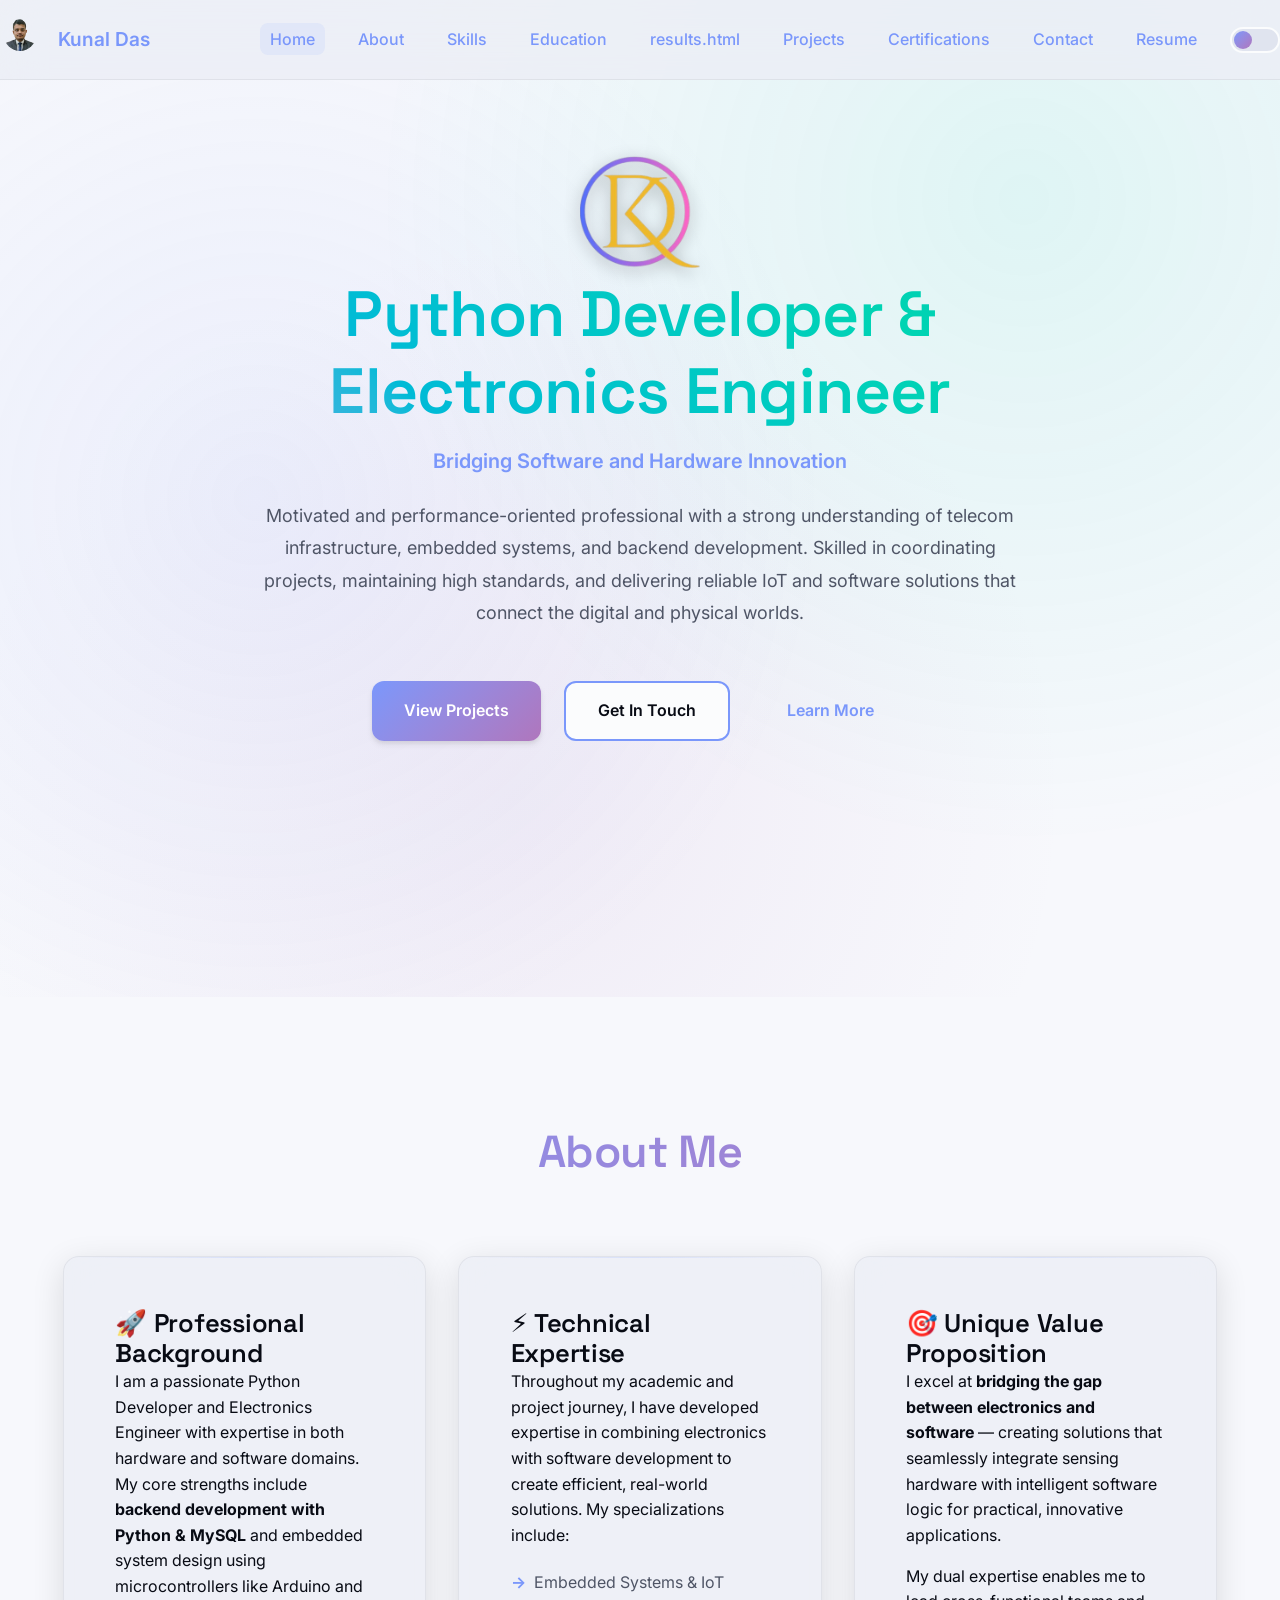
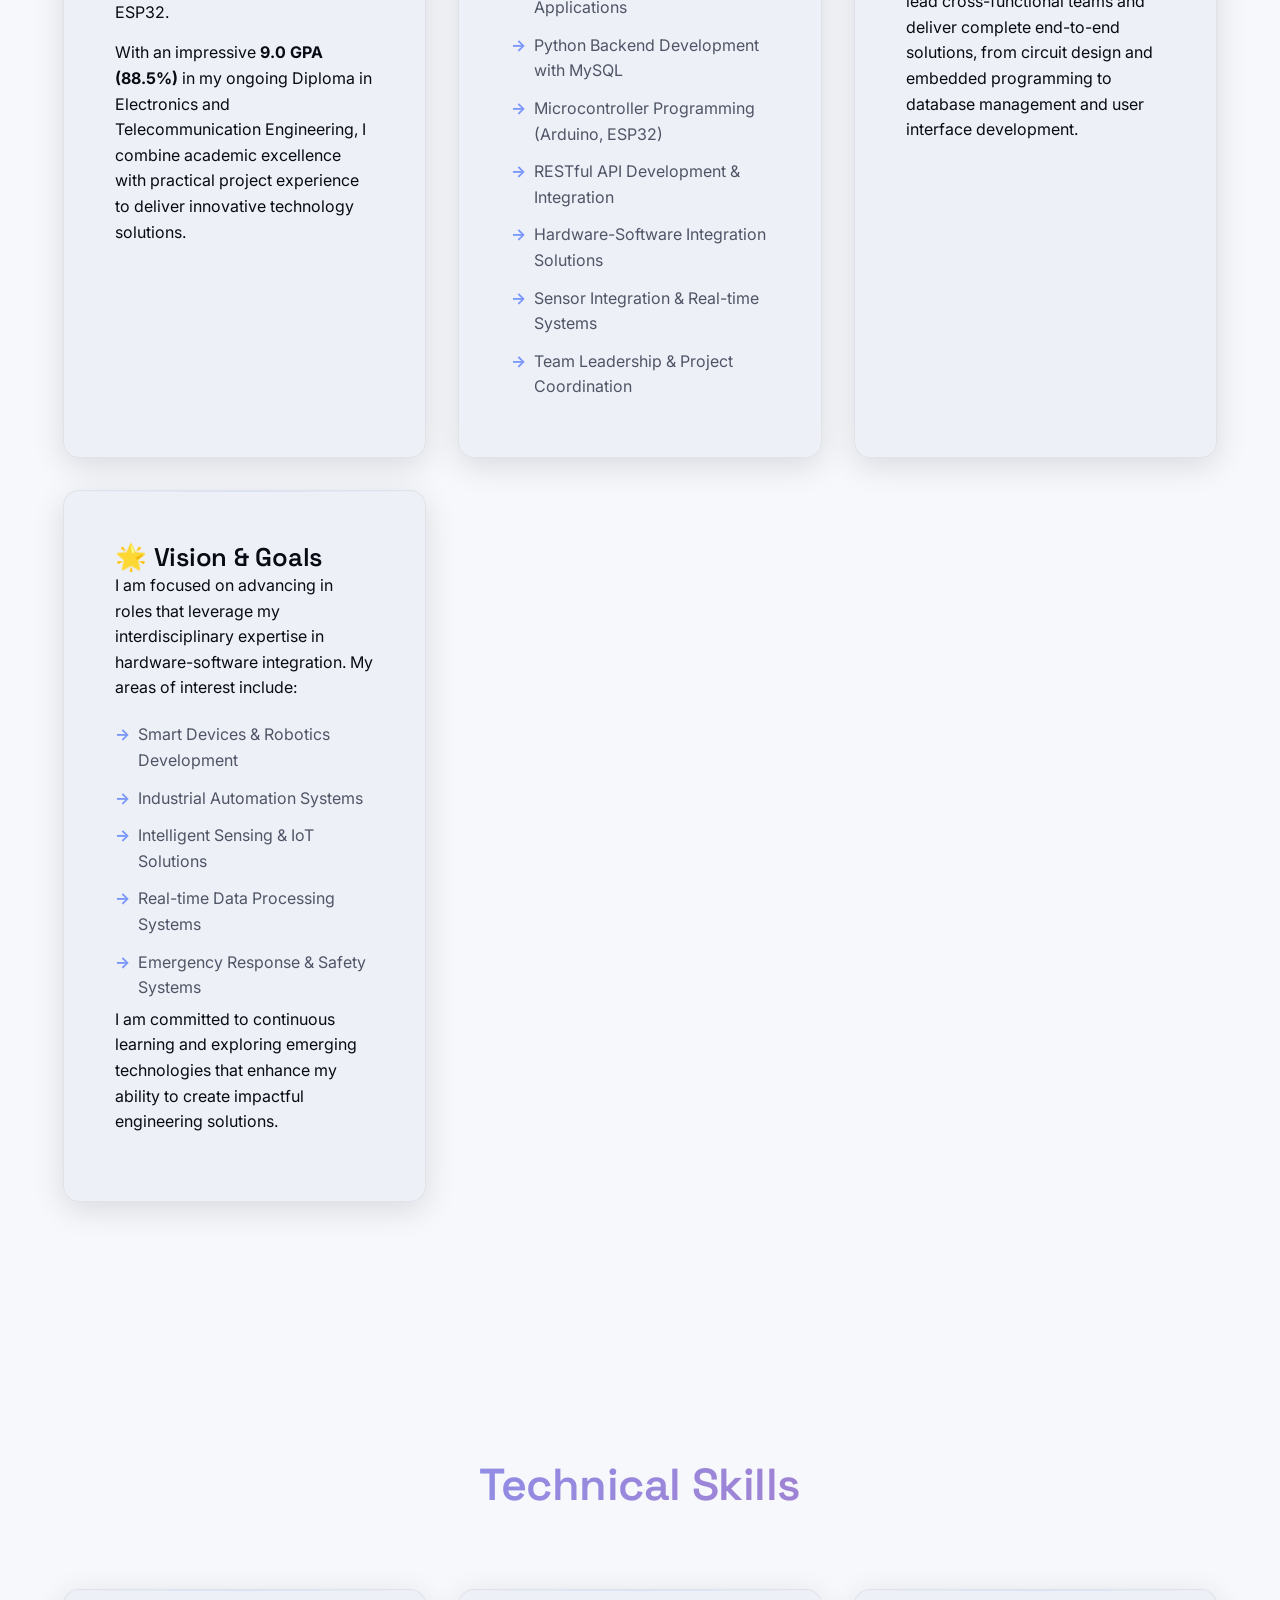
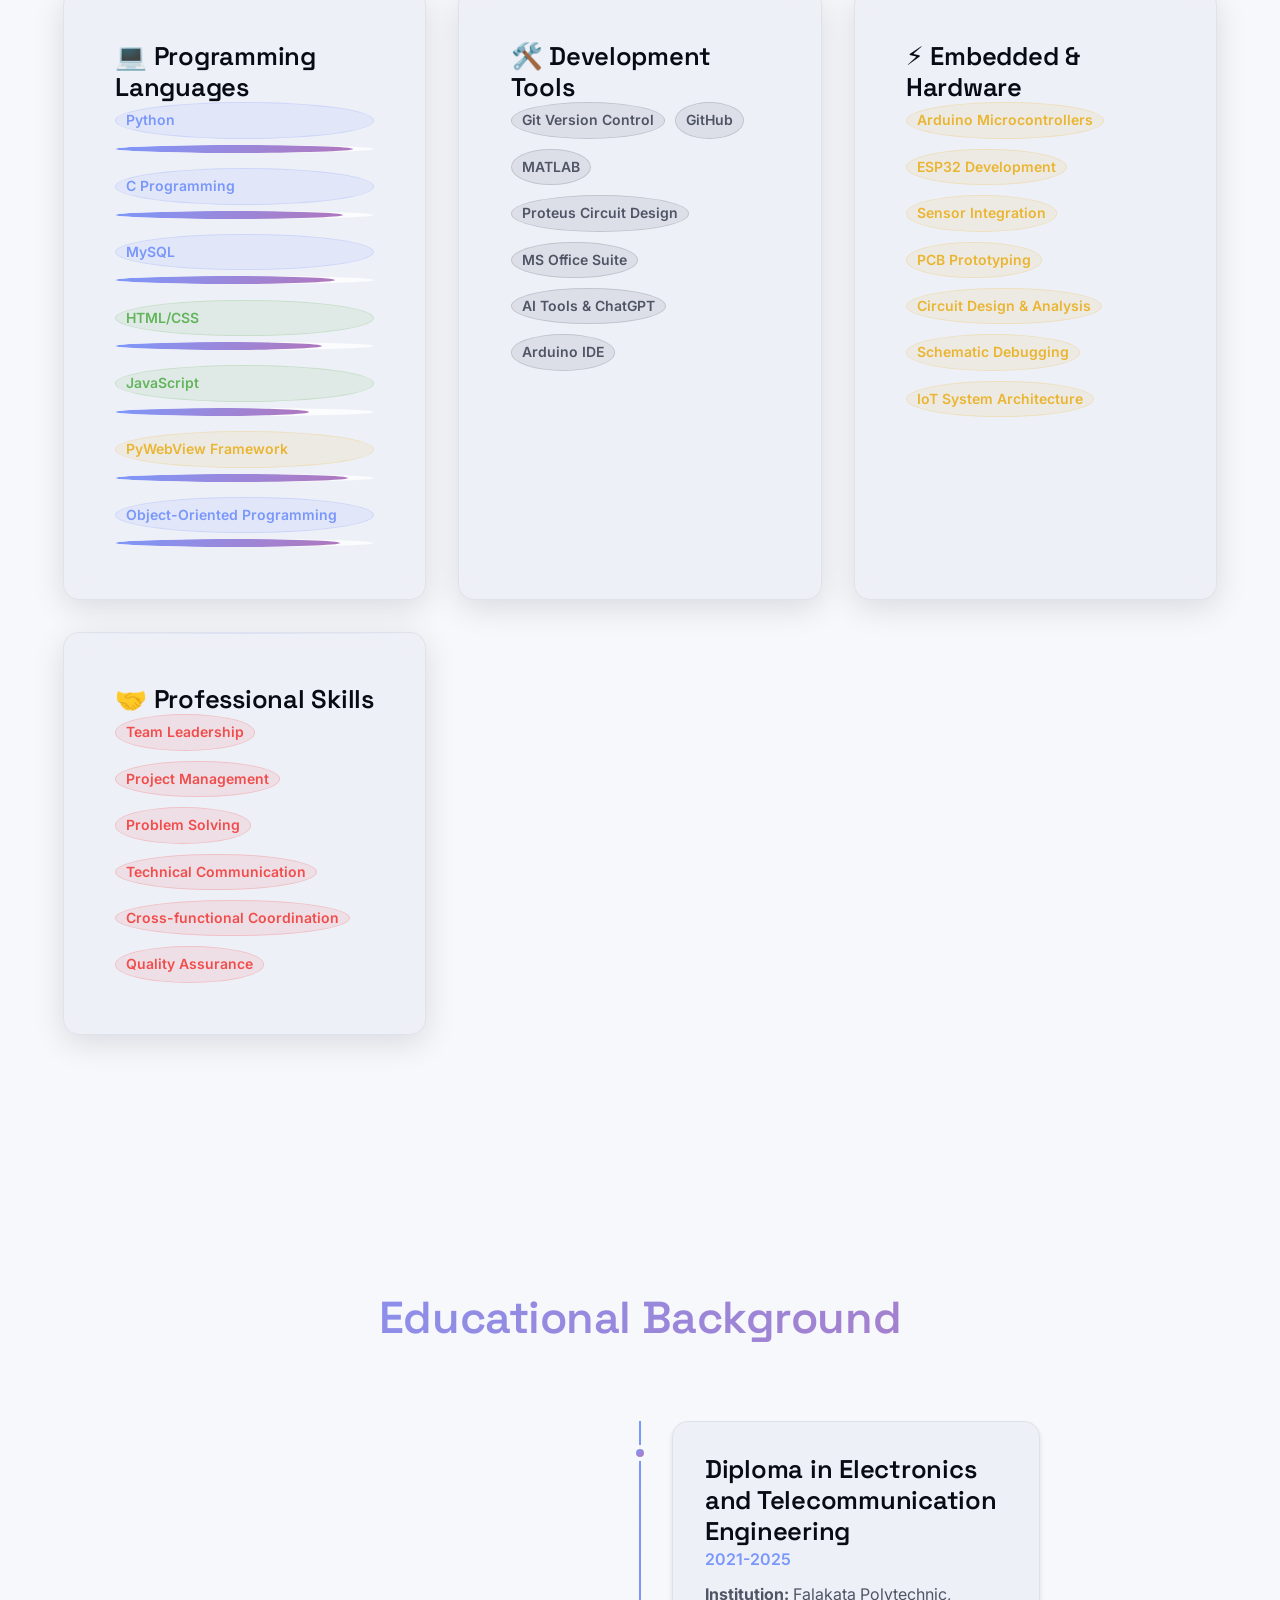
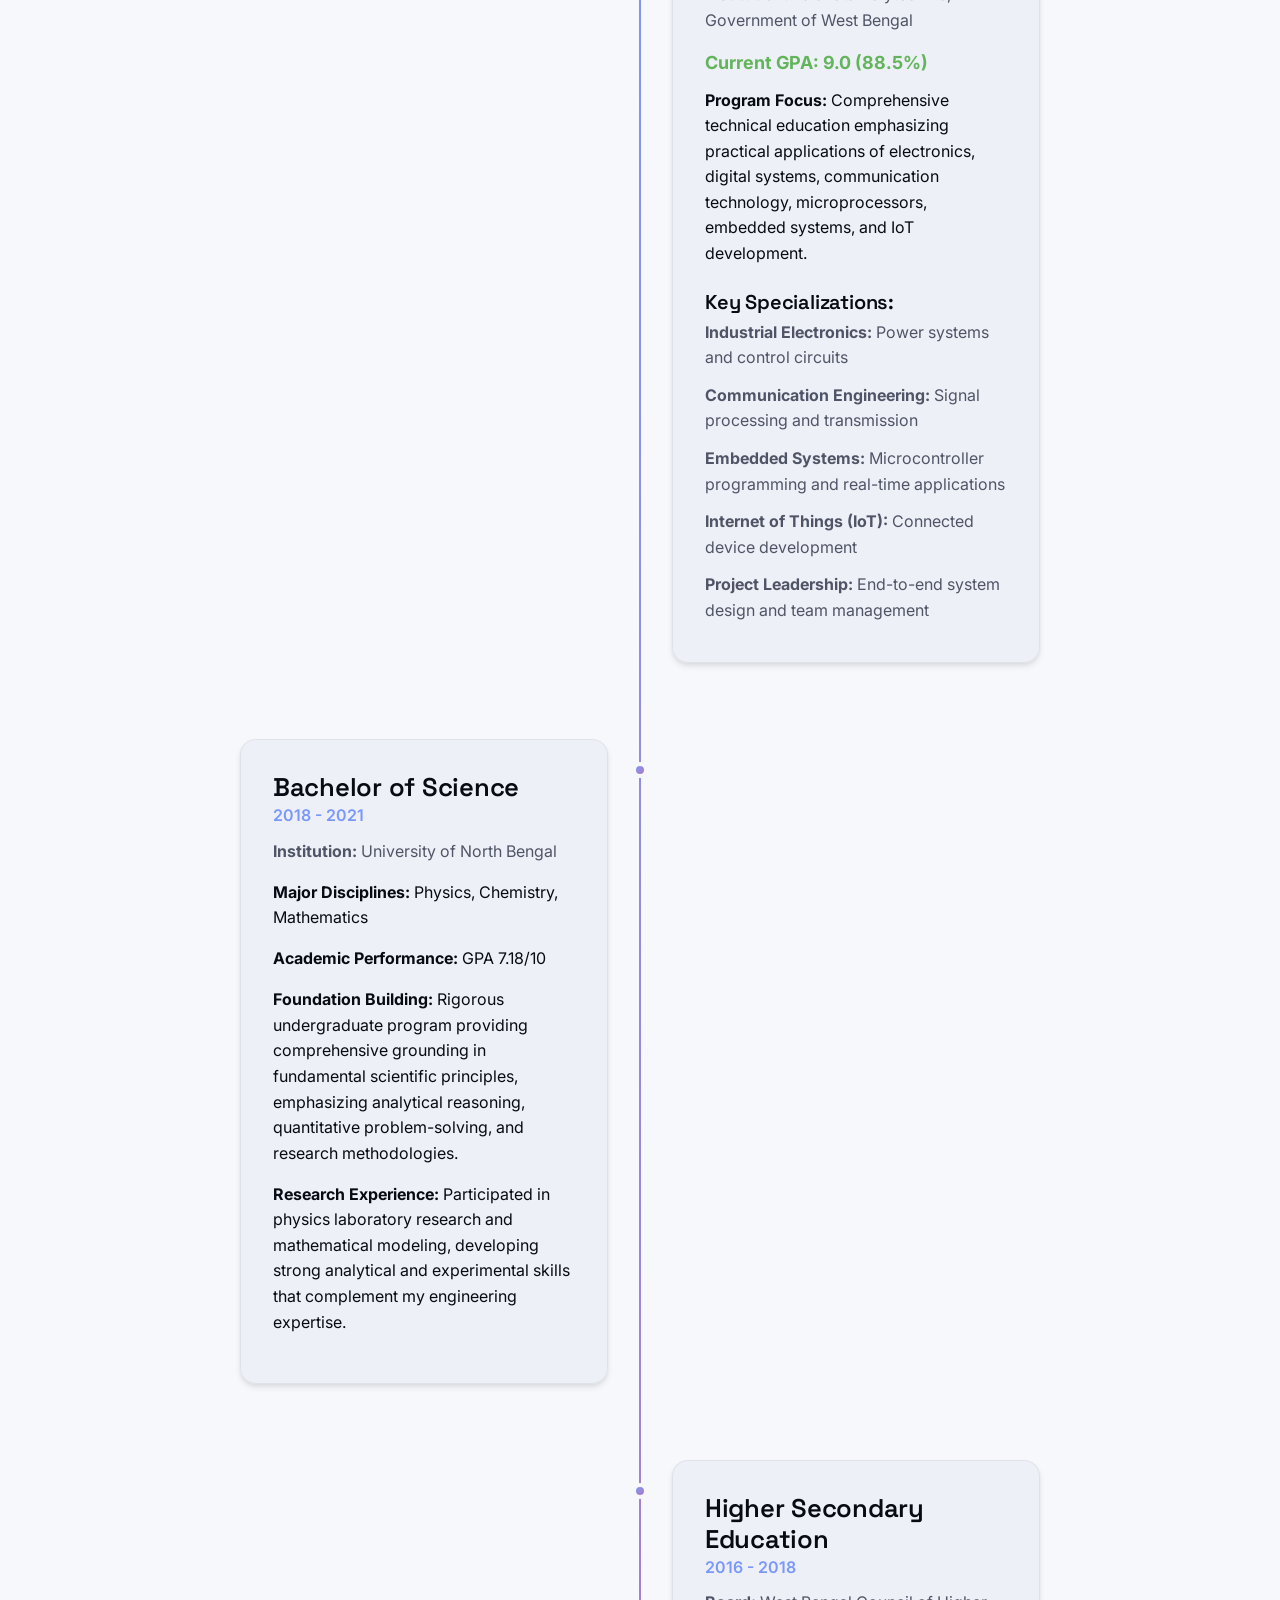
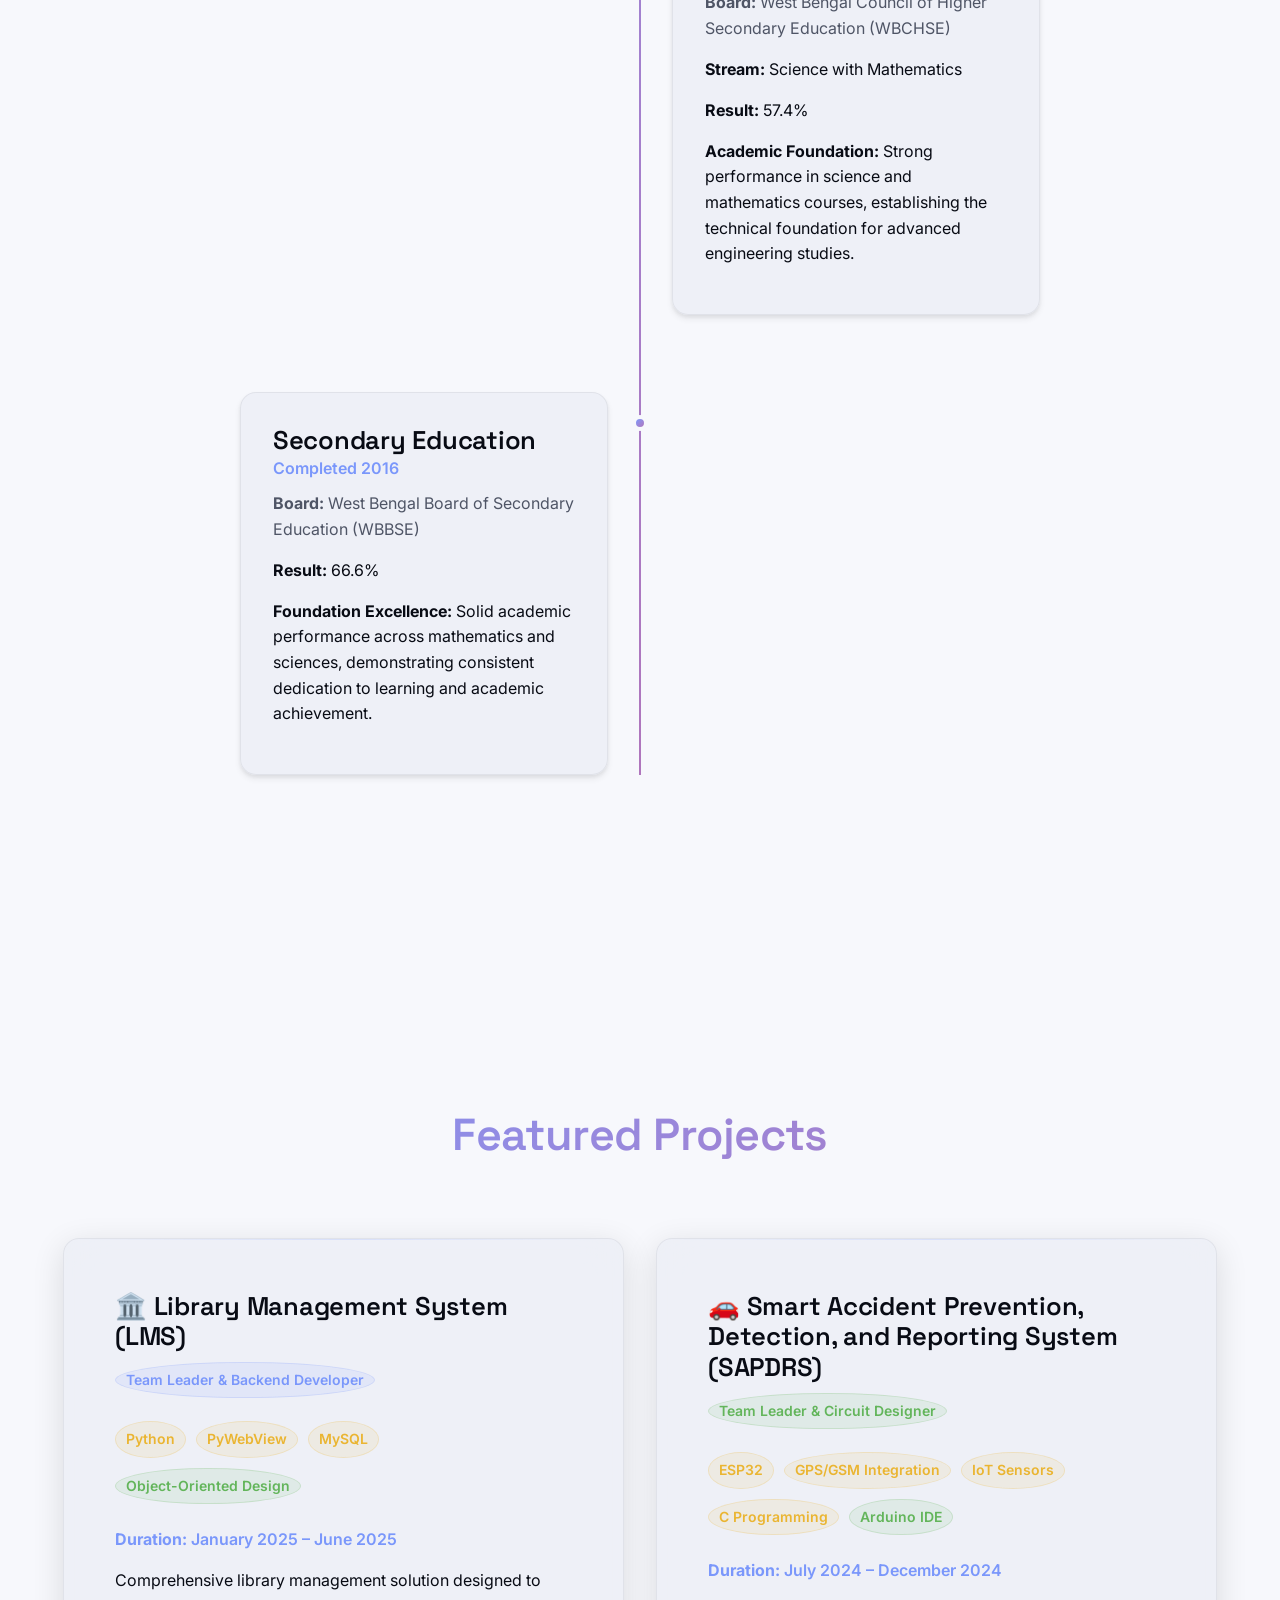
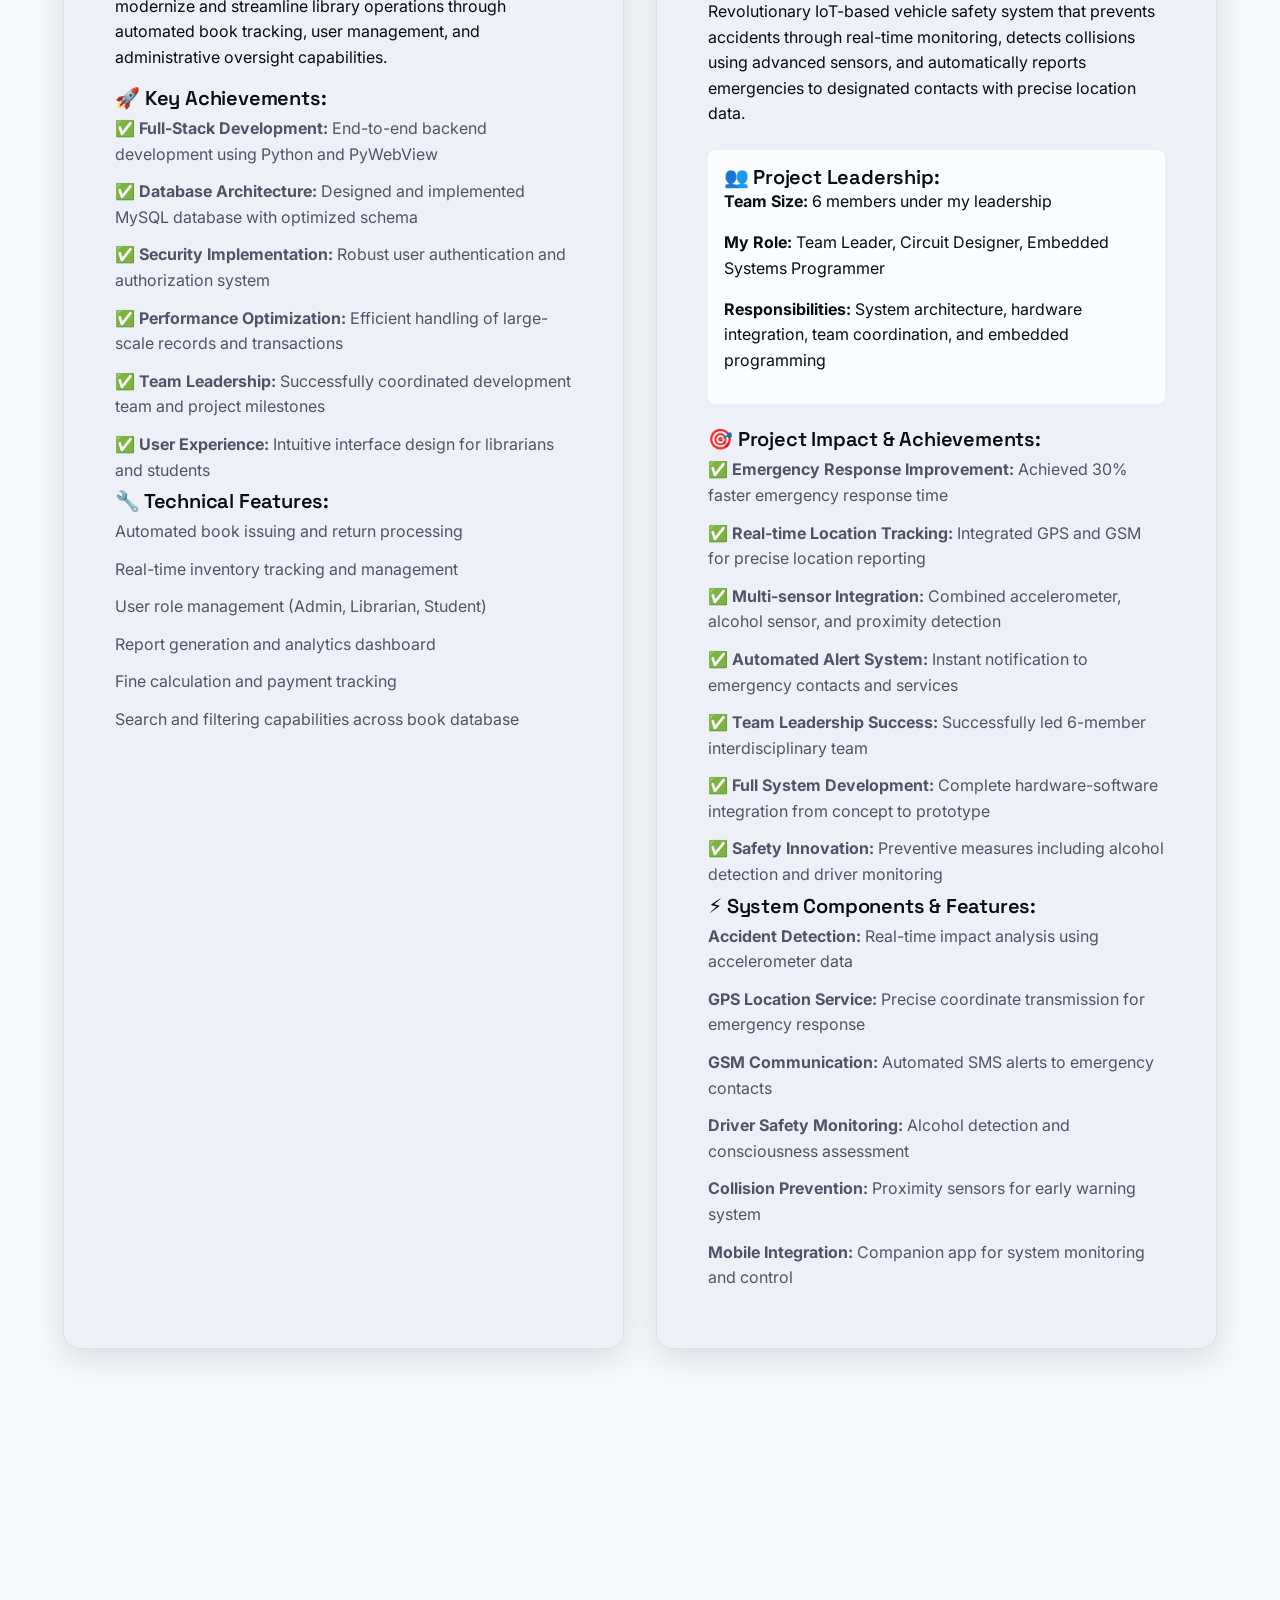
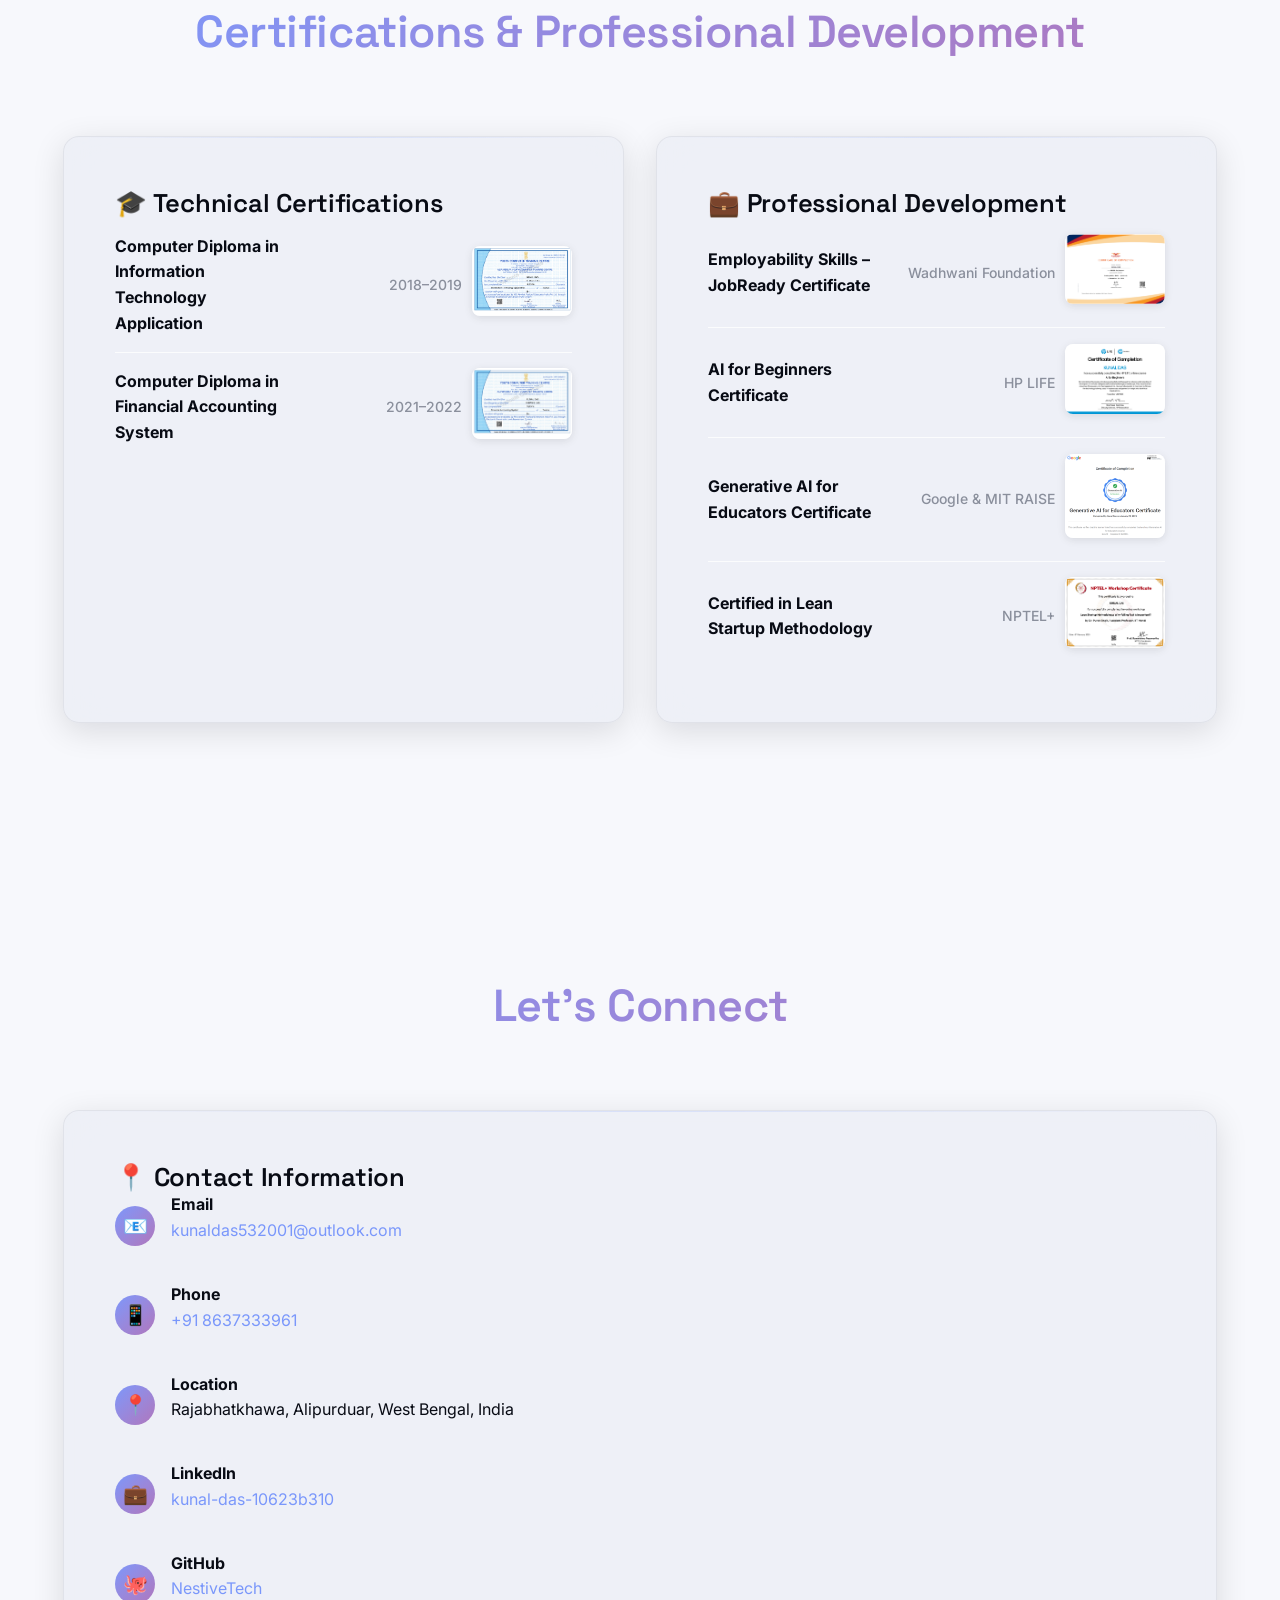
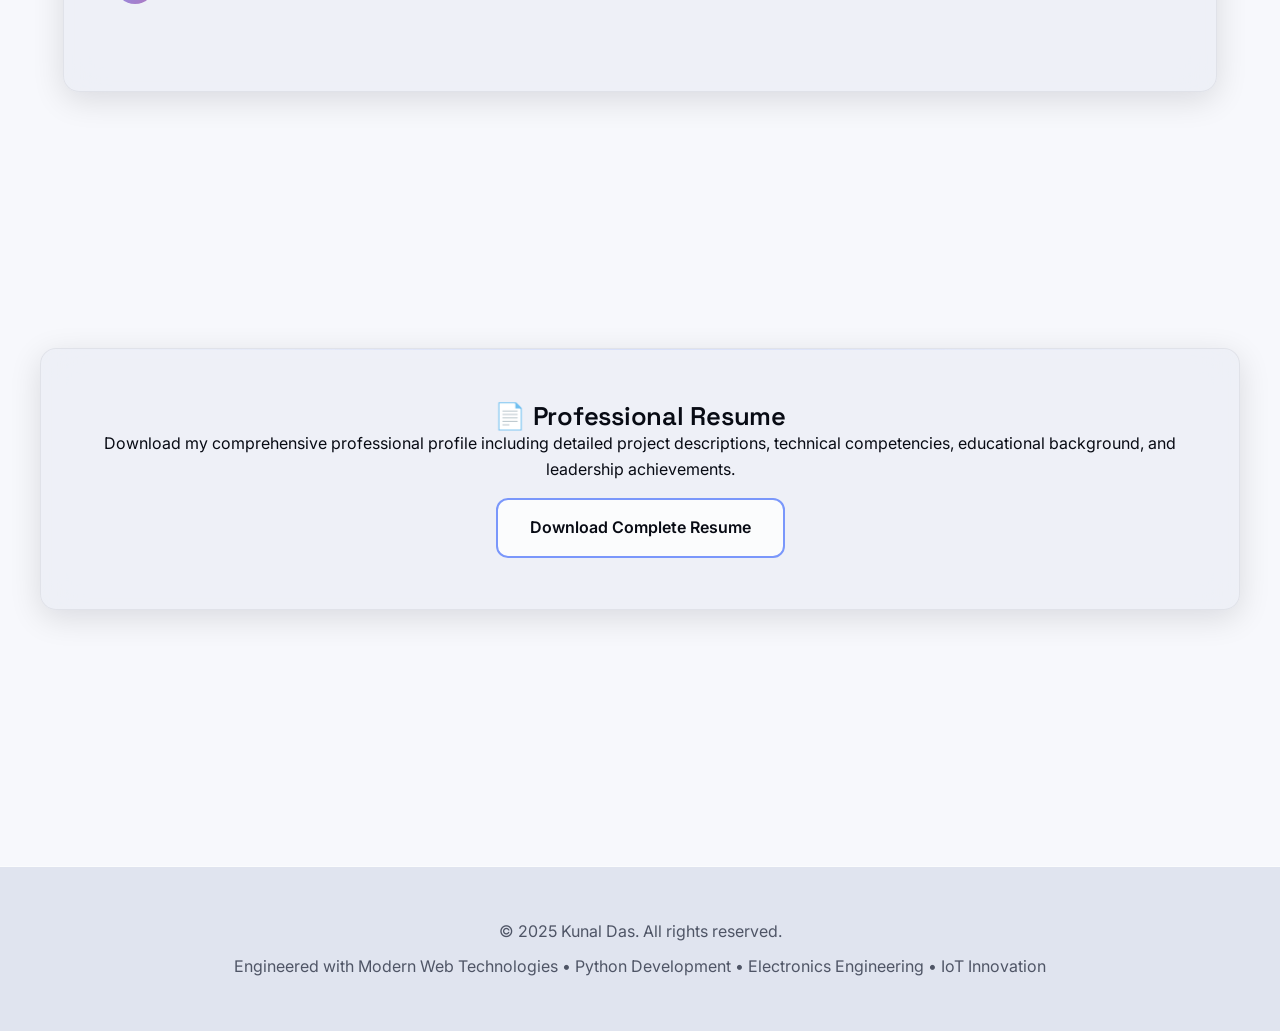
==== commit 8a047149: "new design" ====
--- a/index.html
+++ b/index.html
@@ -24,6 +24,7 @@
                 <li><a href="#about">About</a></li>
                 <li><a href="#skills">Skills</a></li>
                 <li><a href="#education">Education</a></li>
+                <li><a href="">results.html</a></li>
                 <li><a href="#projects">Projects</a></li>
                 <li><a href="#certifications">Certifications</a></li>
                 <li><a href="#contact">Contact</a></li>
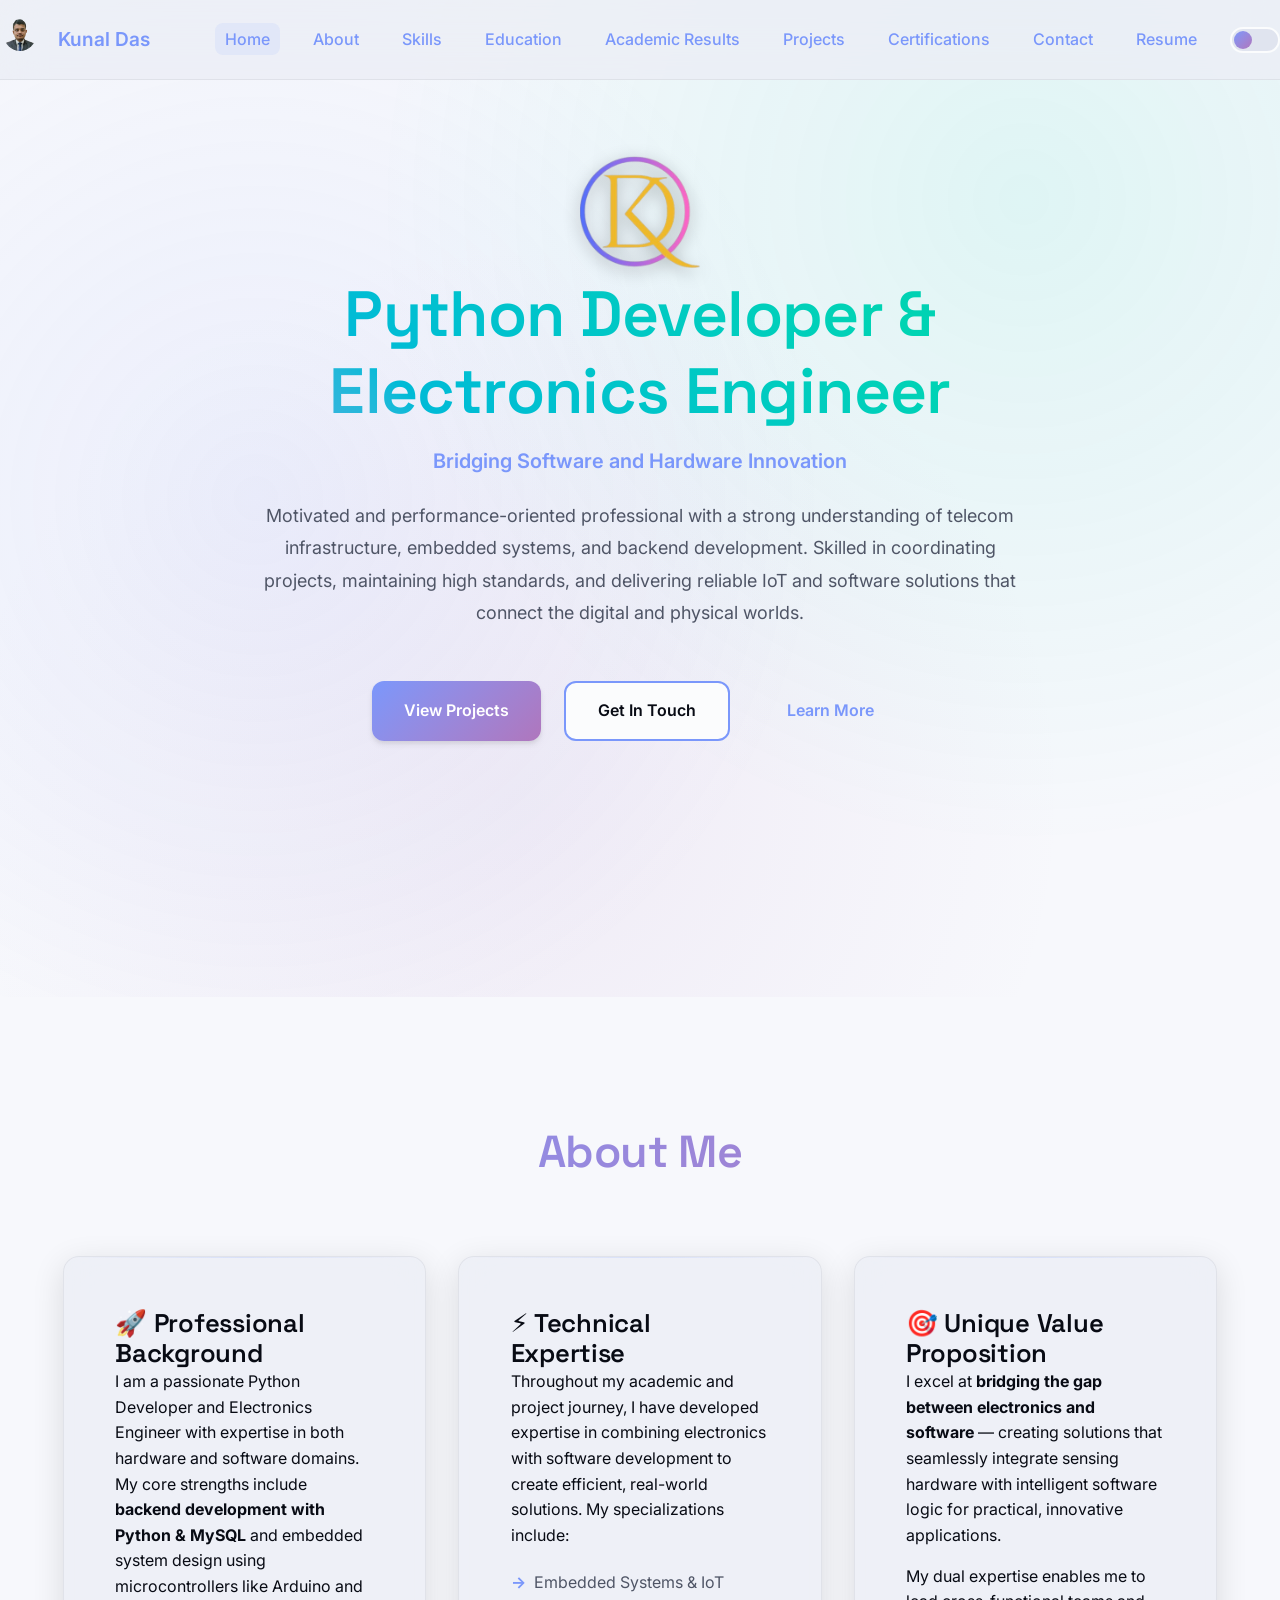
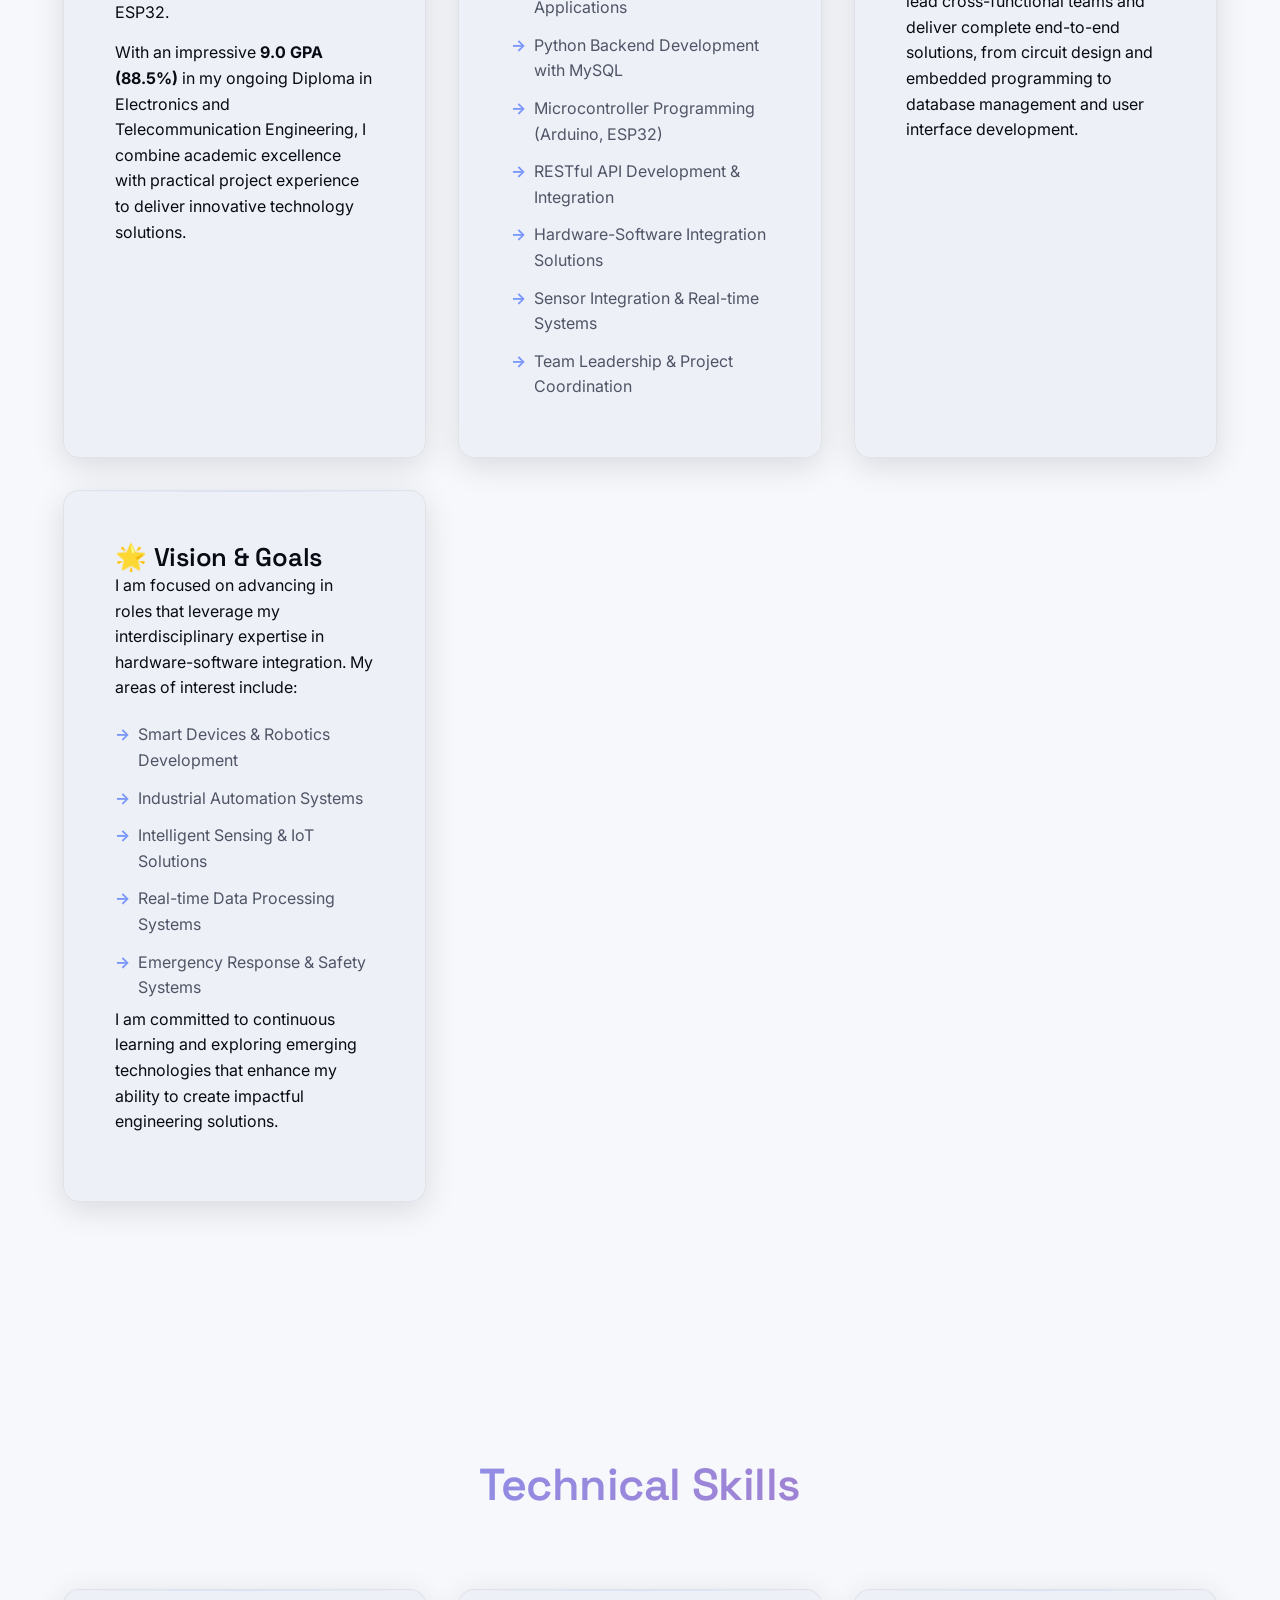
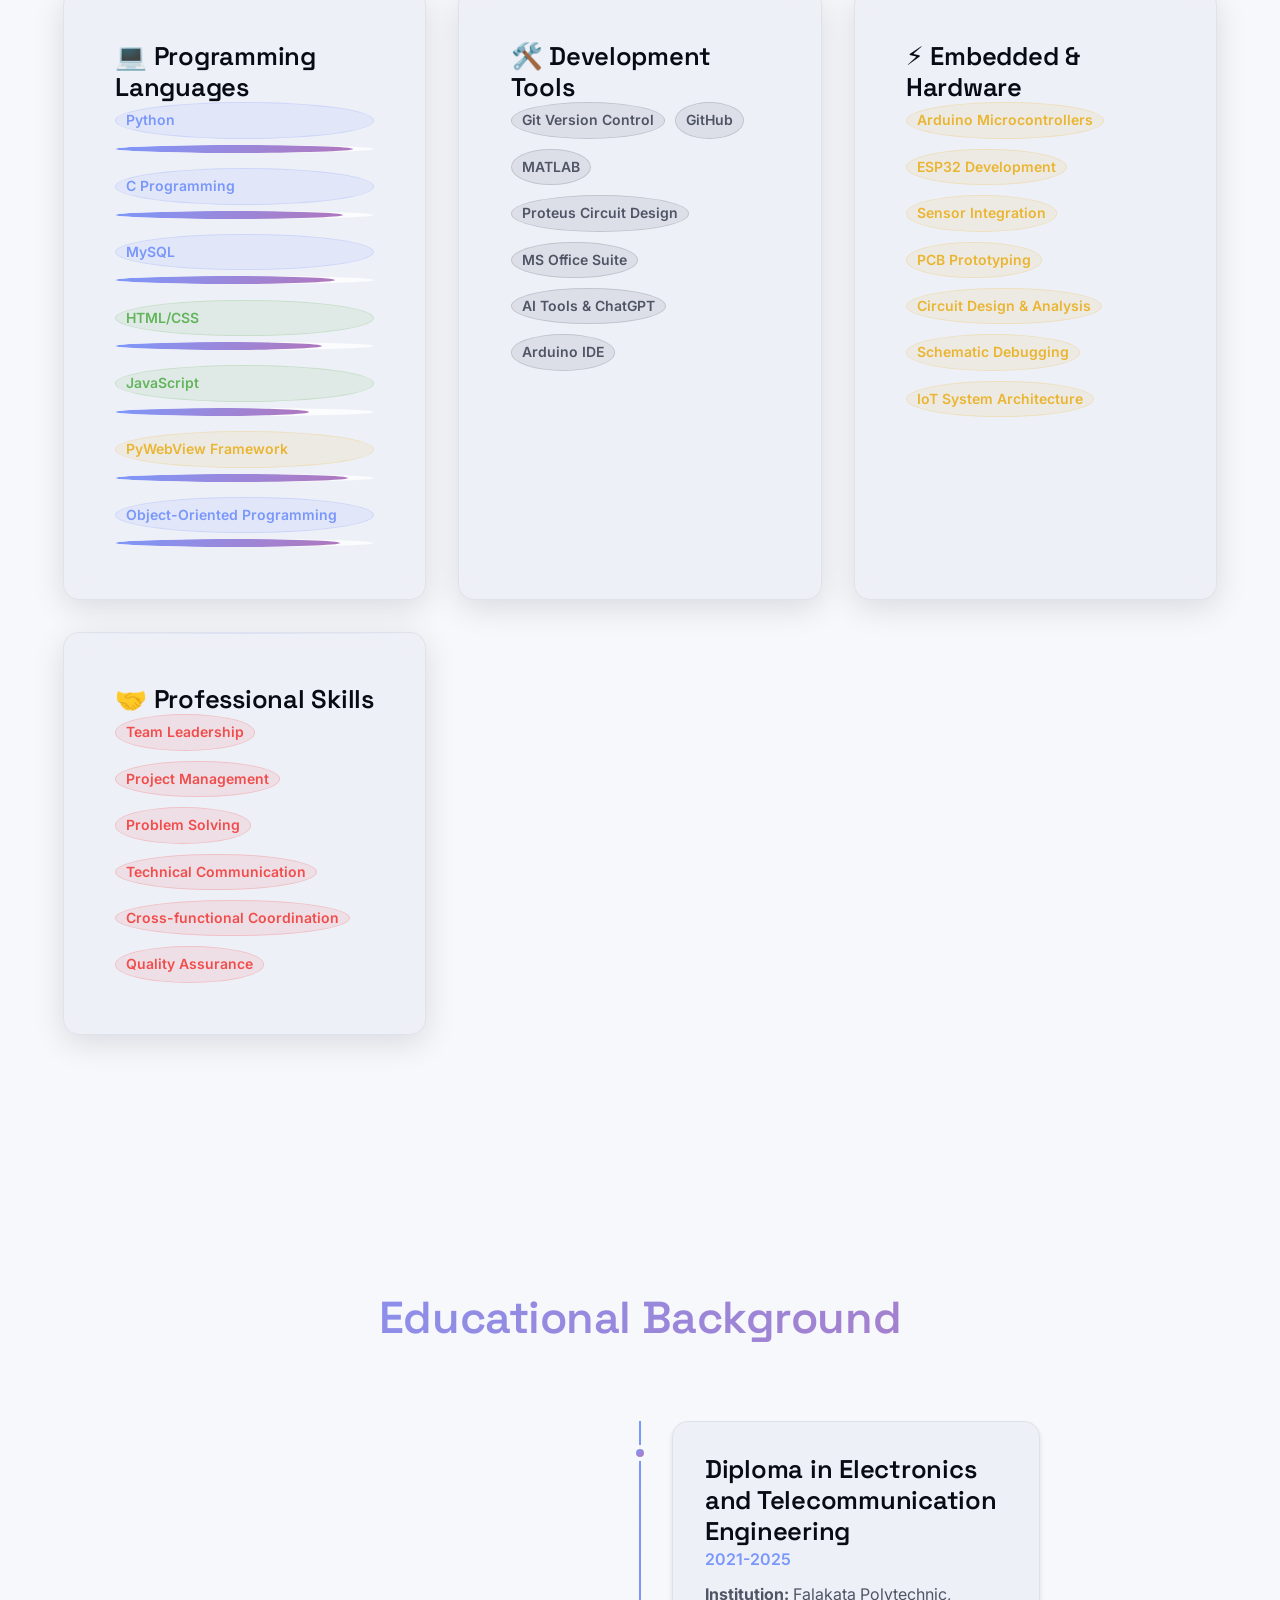
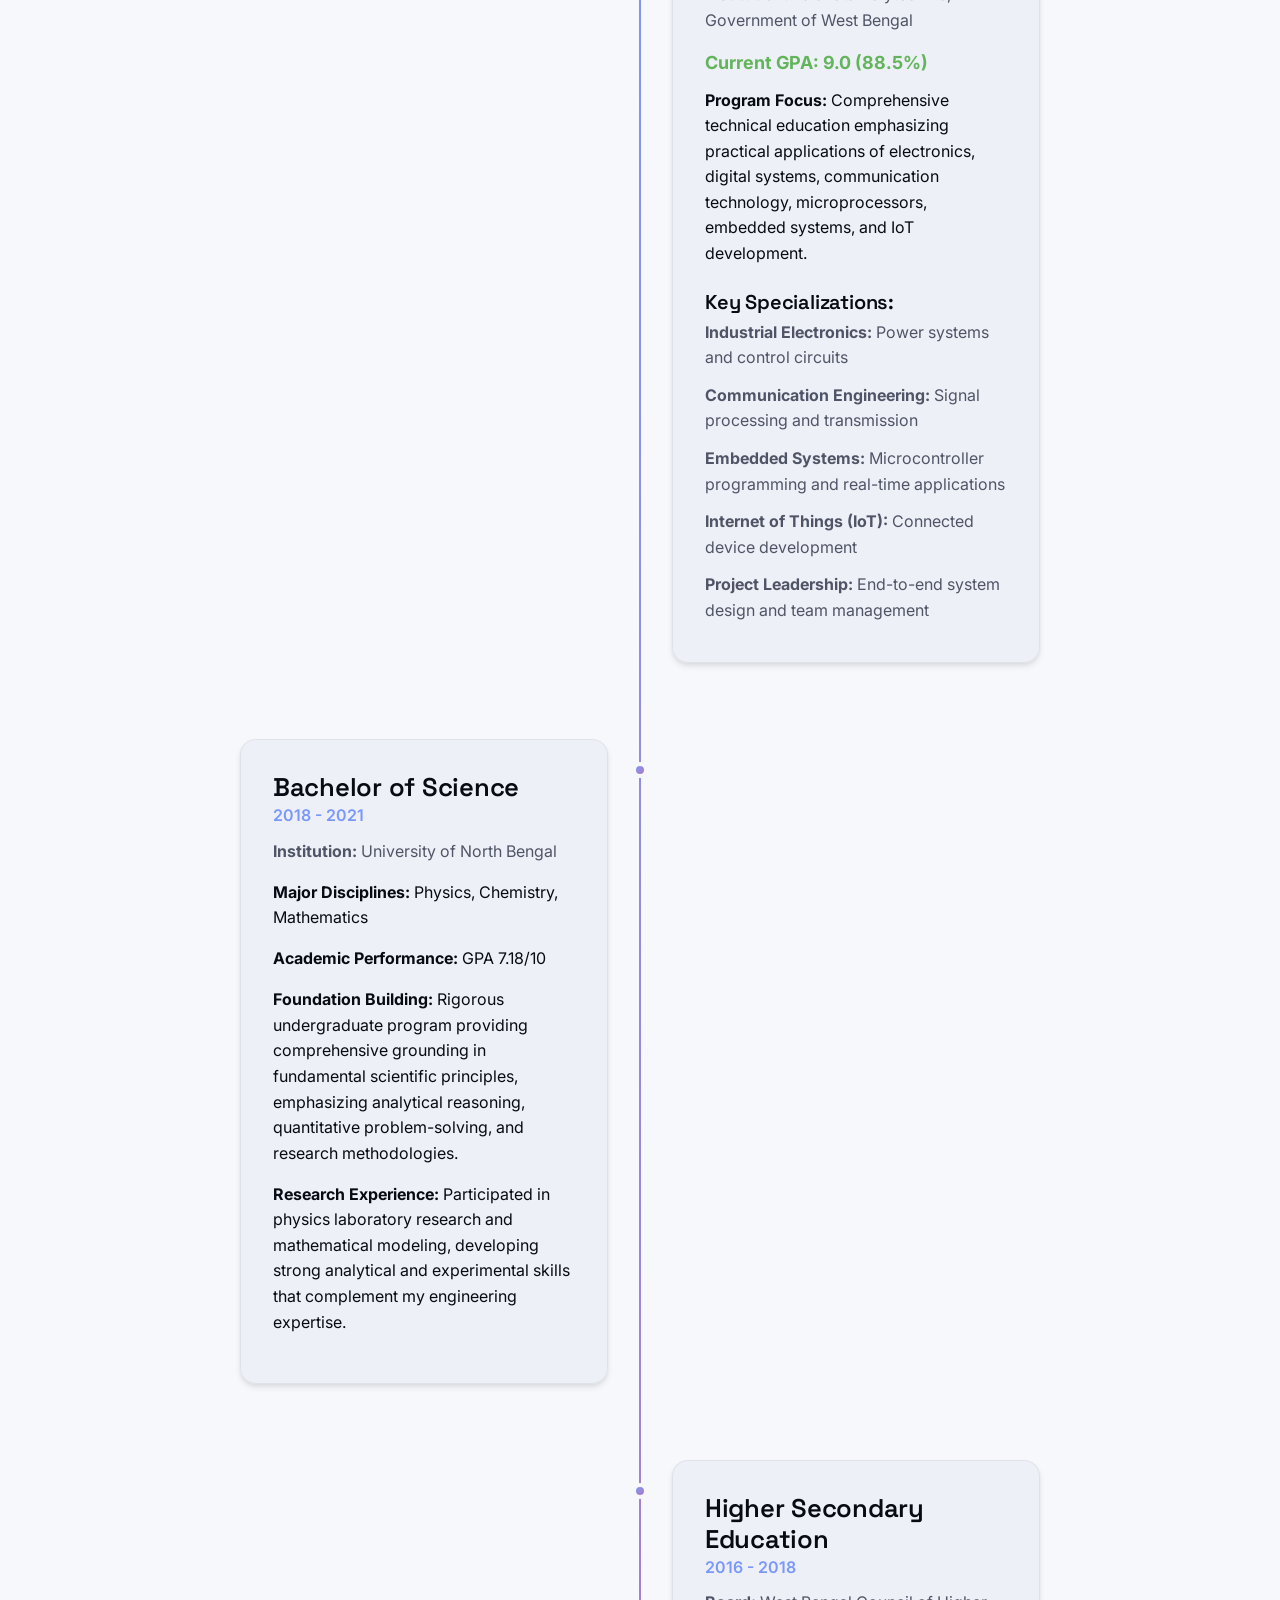
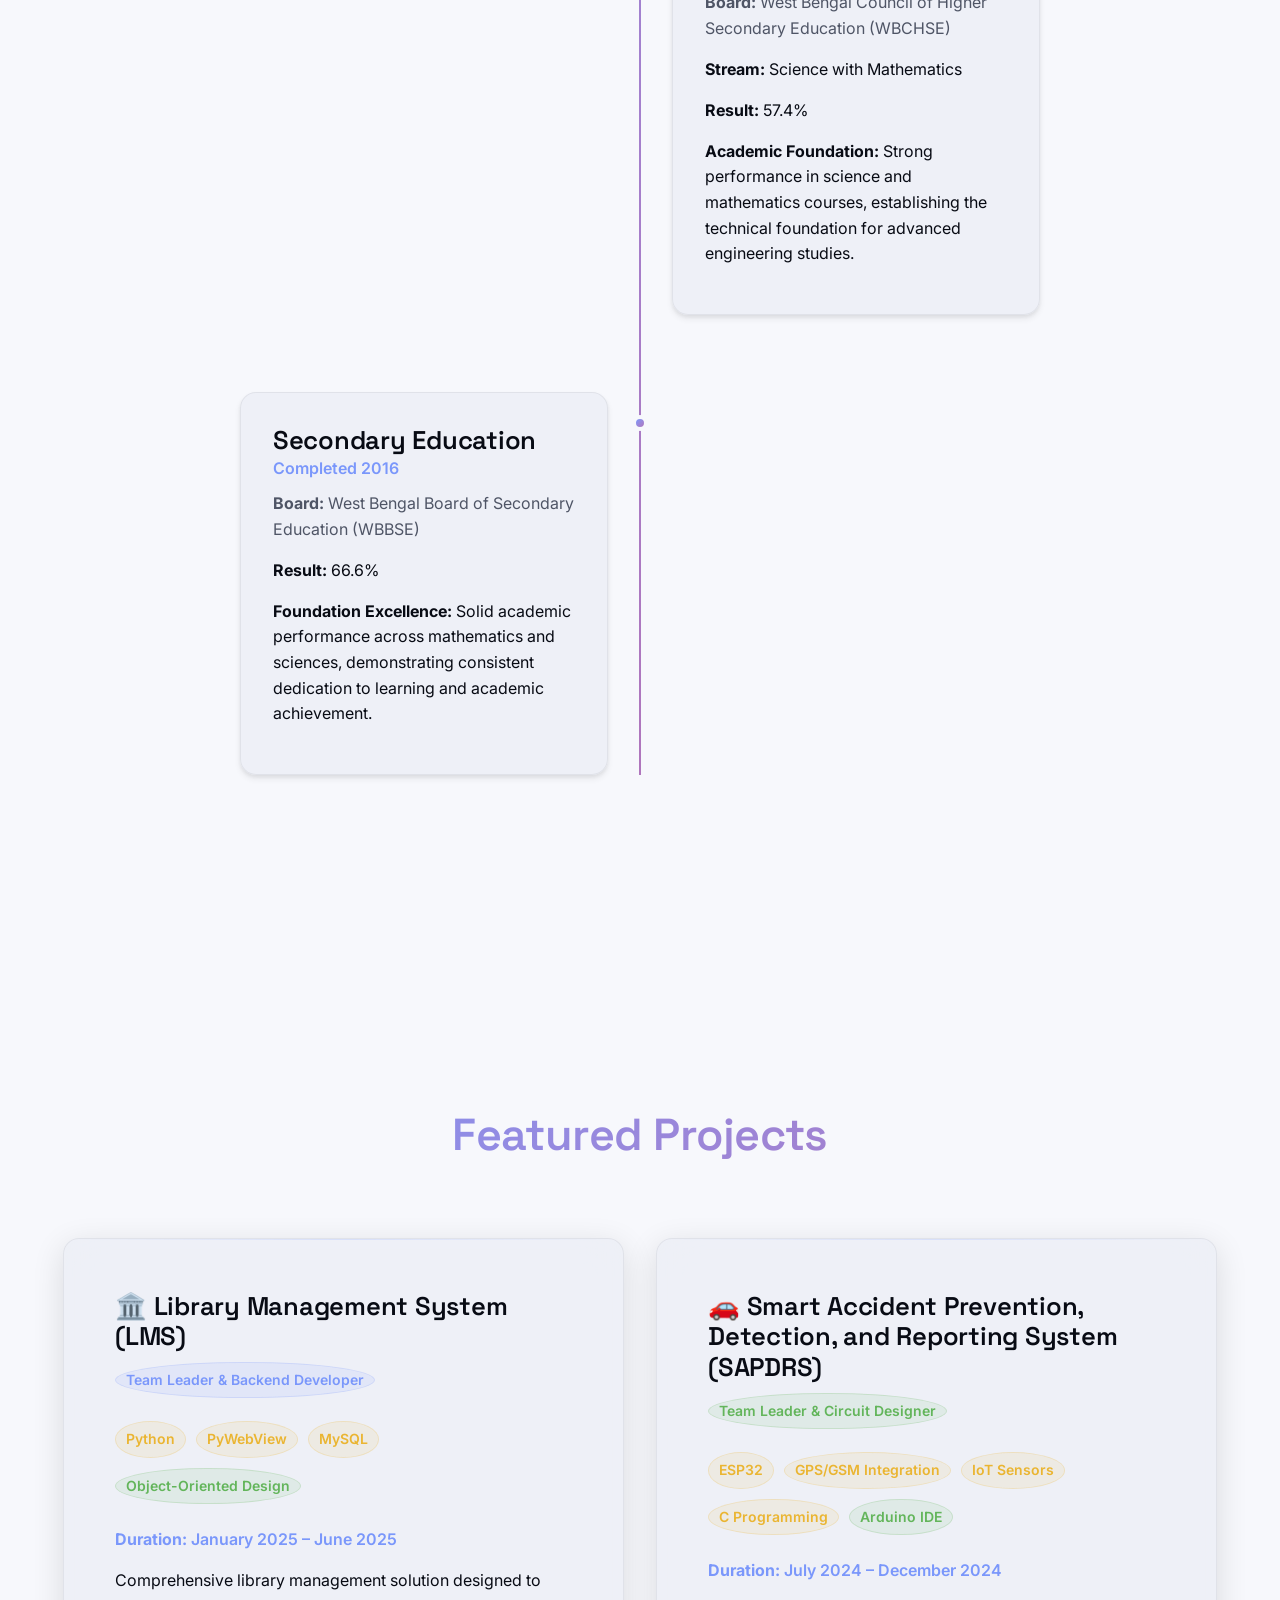
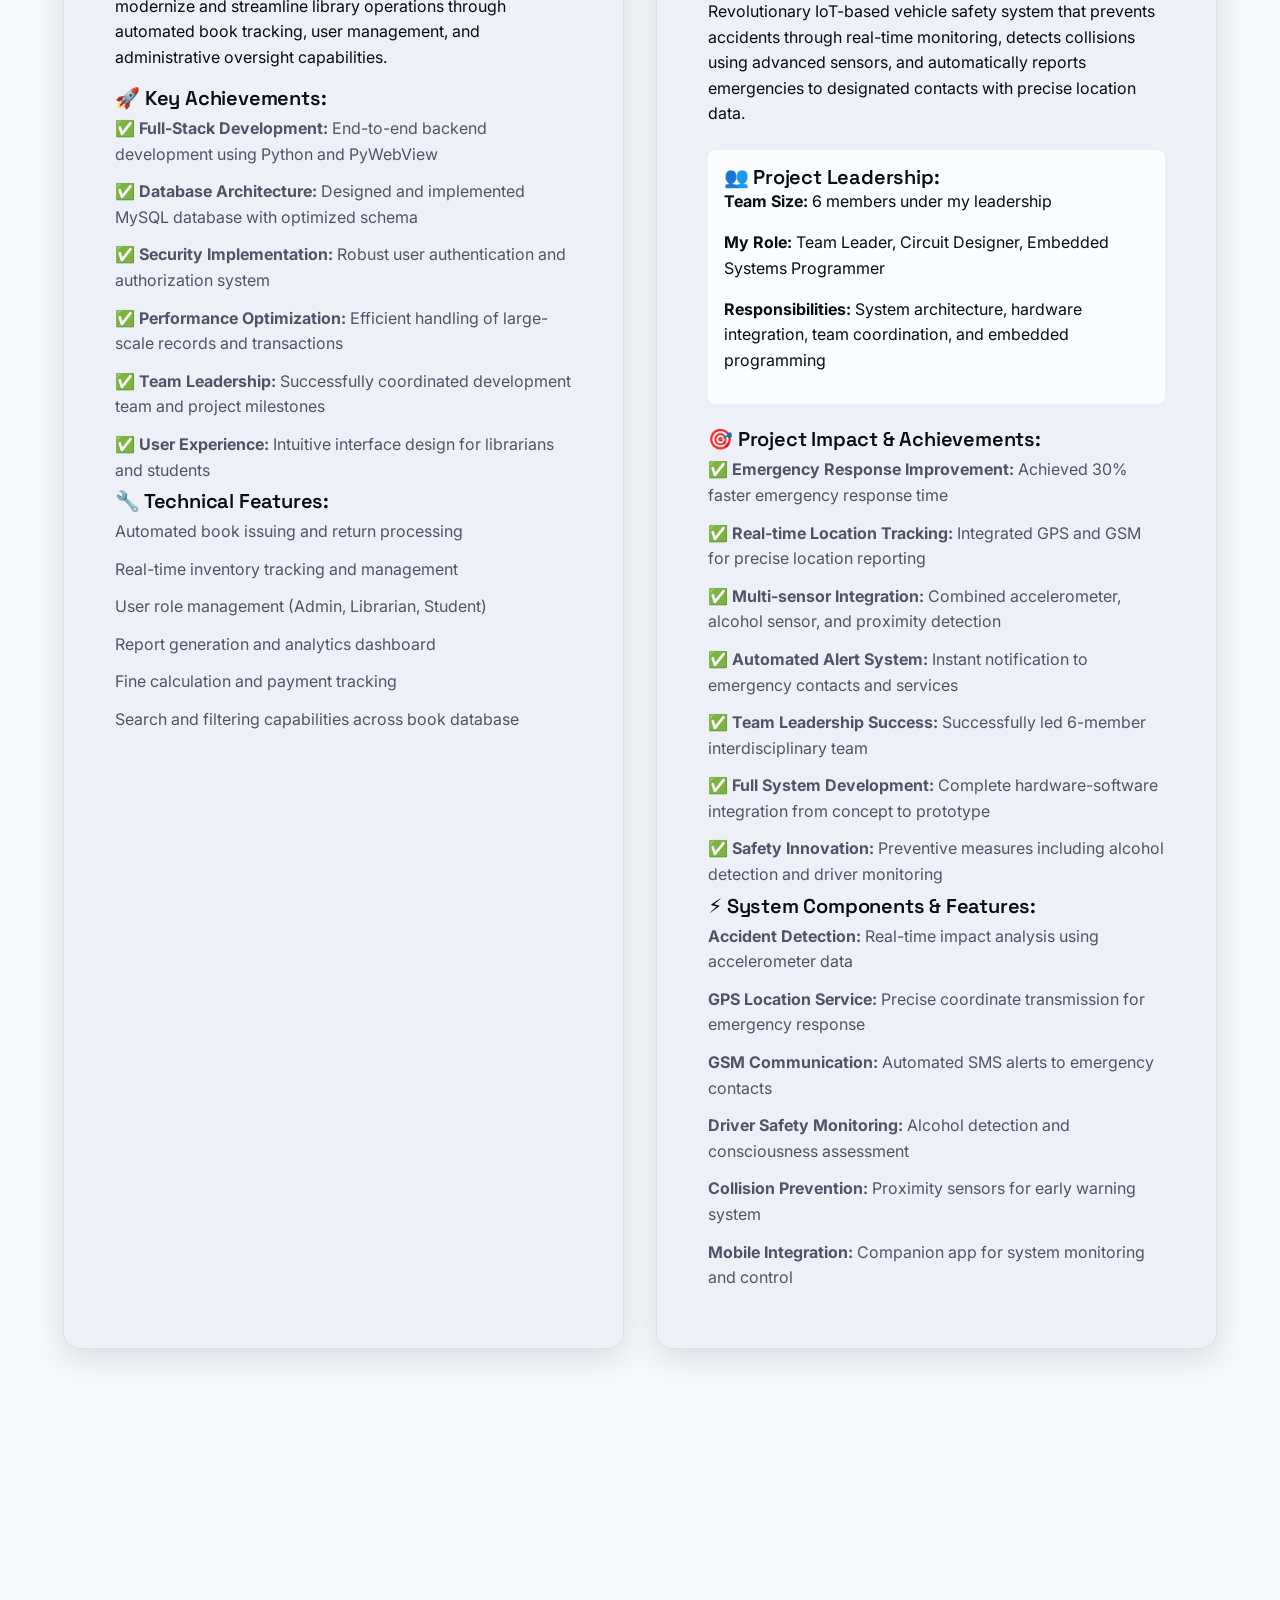
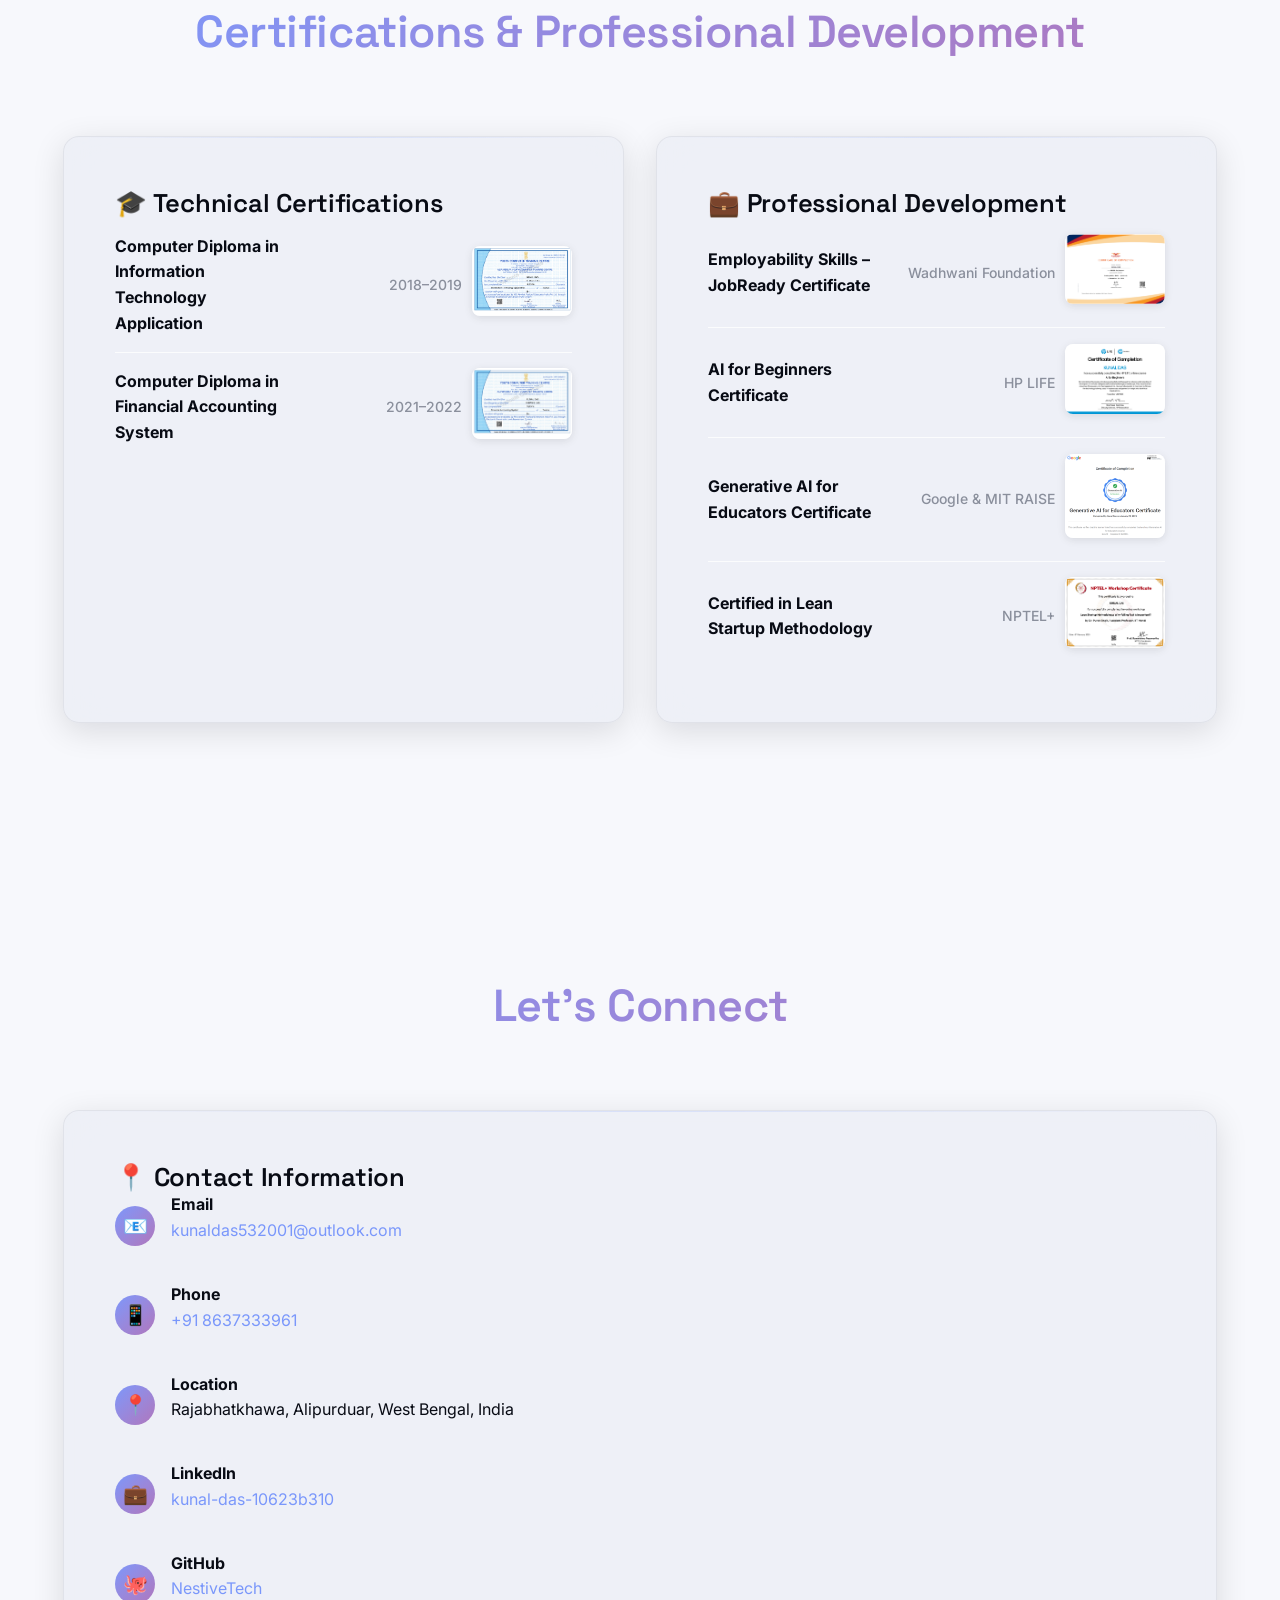
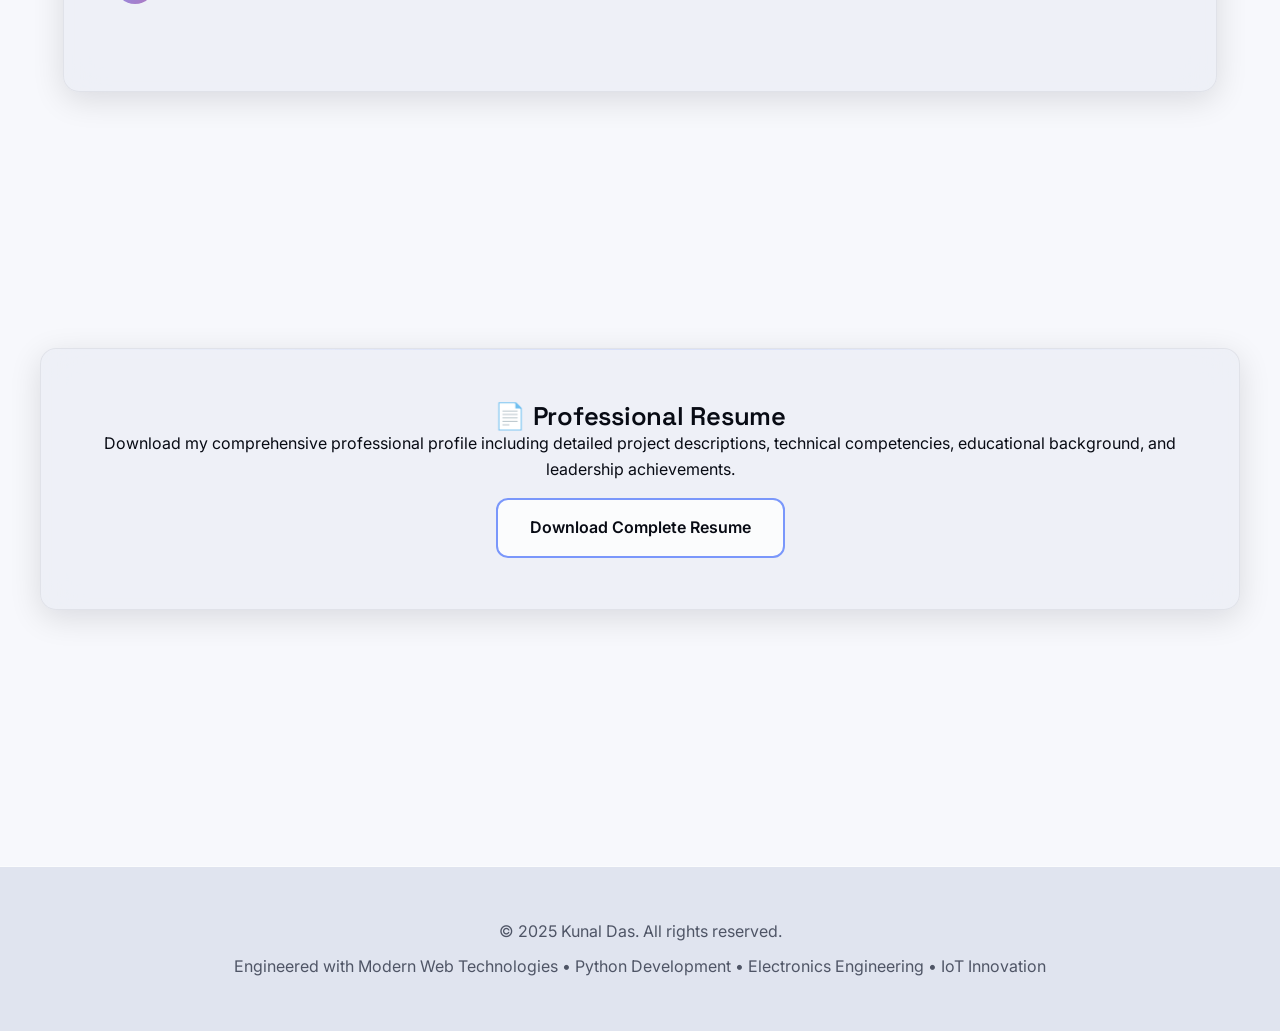
==== commit db6e0d14: "minor update" ====
--- a/index.html
+++ b/index.html
@@ -24,7 +24,7 @@
                 <li><a href="#about">About</a></li>
                 <li><a href="#skills">Skills</a></li>
                 <li><a href="#education">Education</a></li>
-                <li><a href="">results.html</a></li>
+                <li><a href="results.html">Academic Results</a></li>
                 <li><a href="#projects">Projects</a></li>
                 <li><a href="#certifications">Certifications</a></li>
                 <li><a href="#contact">Contact</a></li>
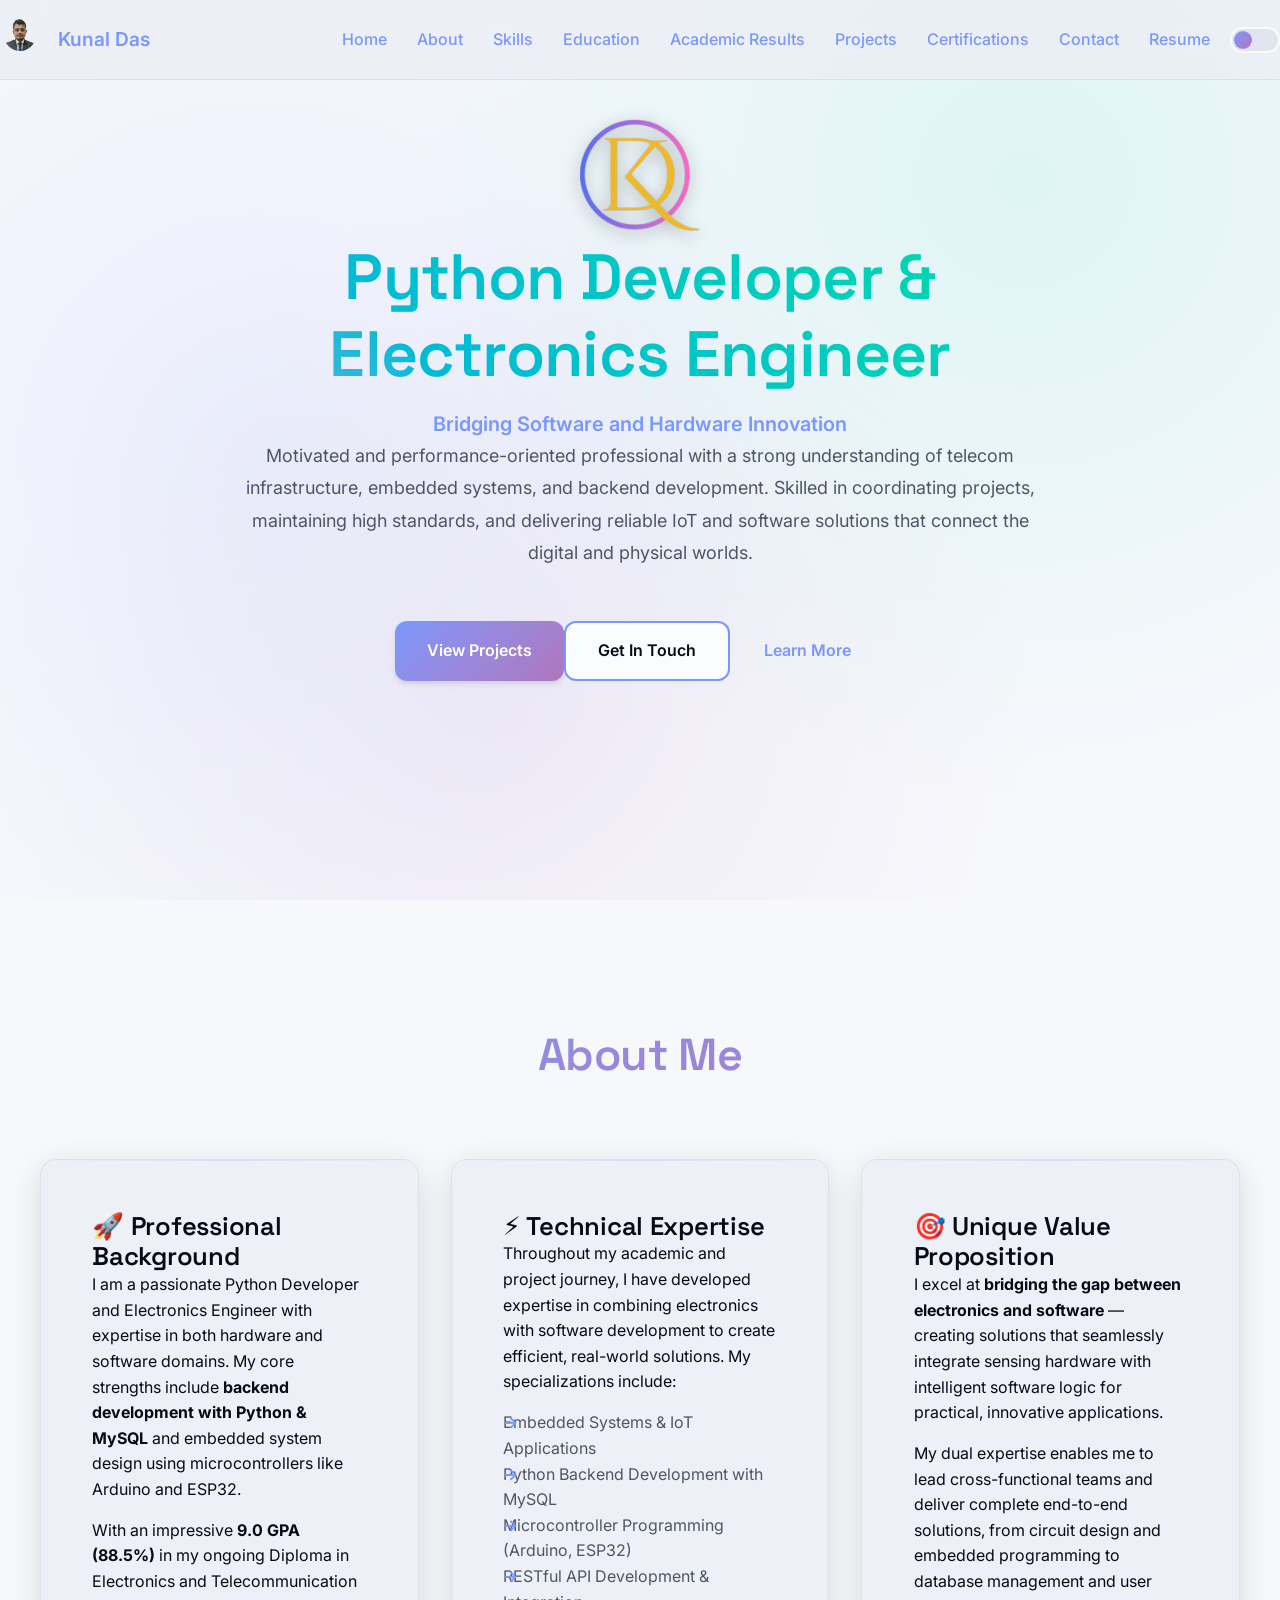
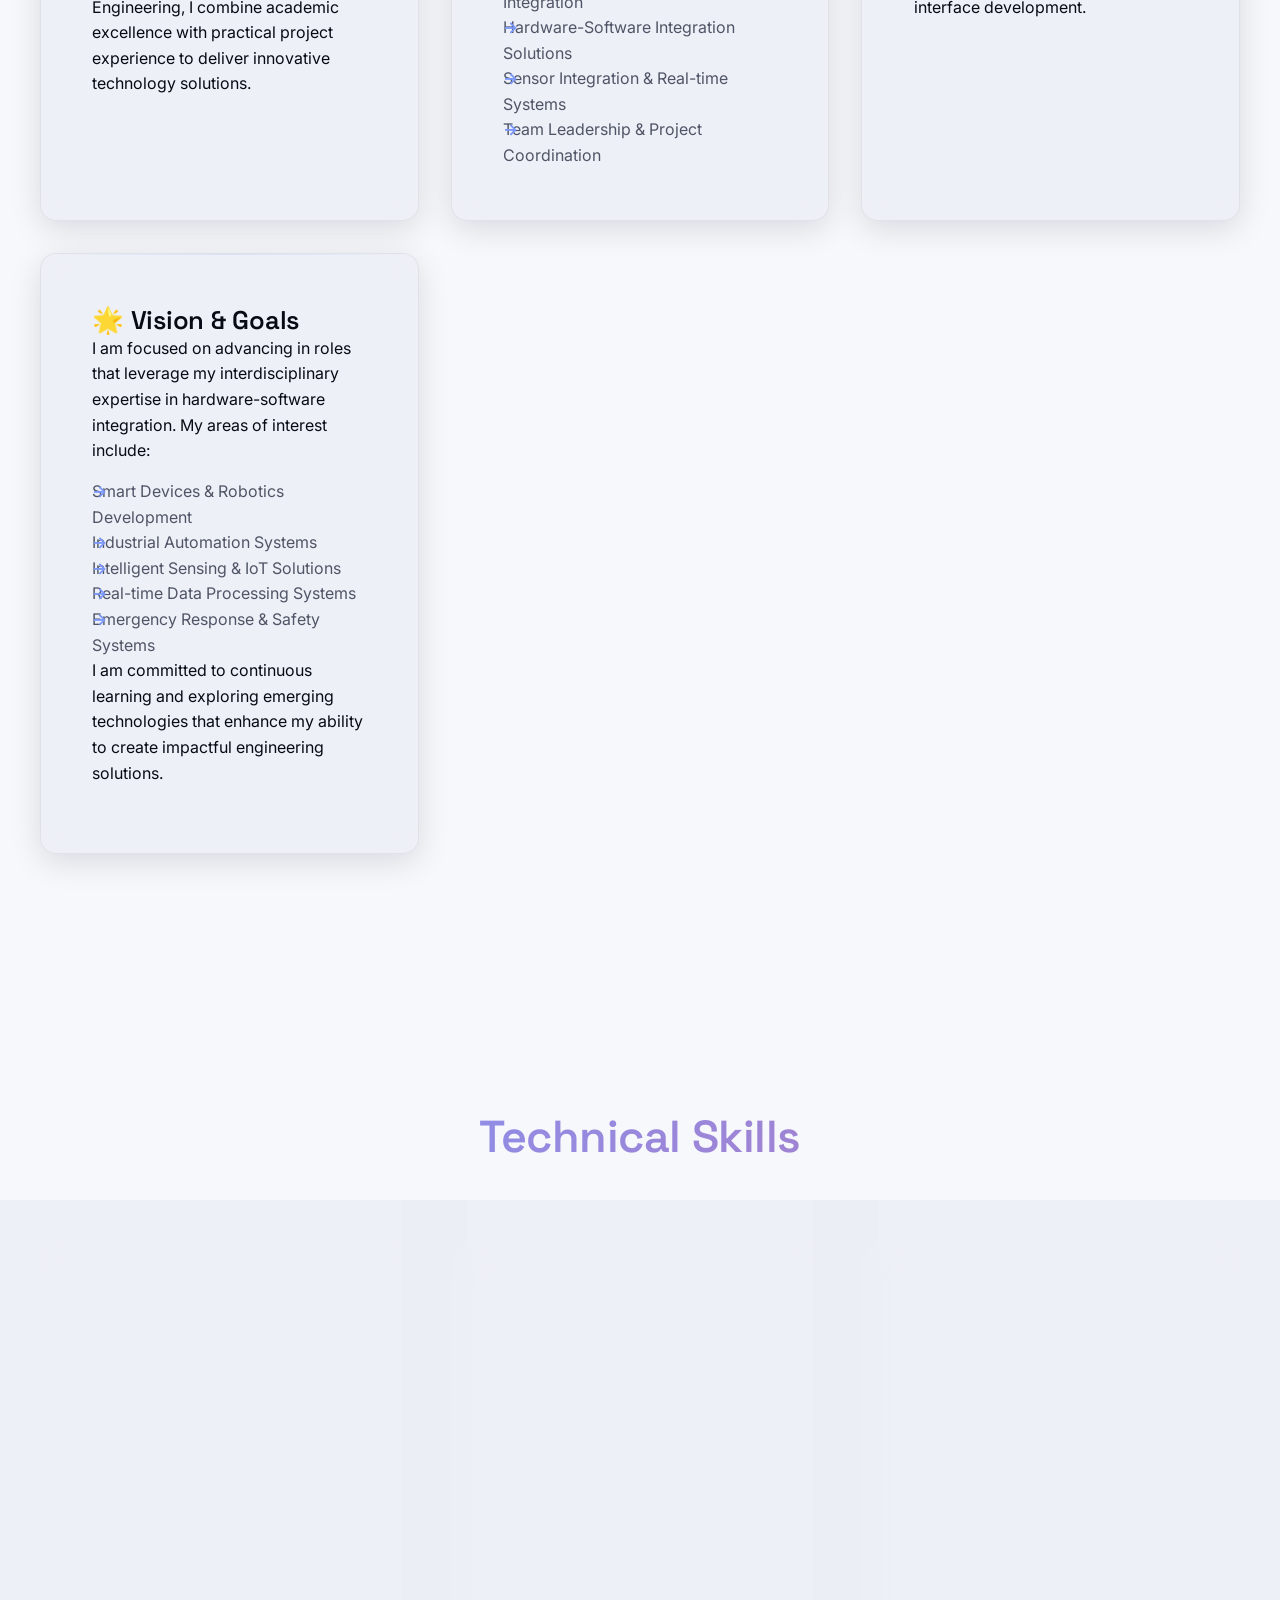
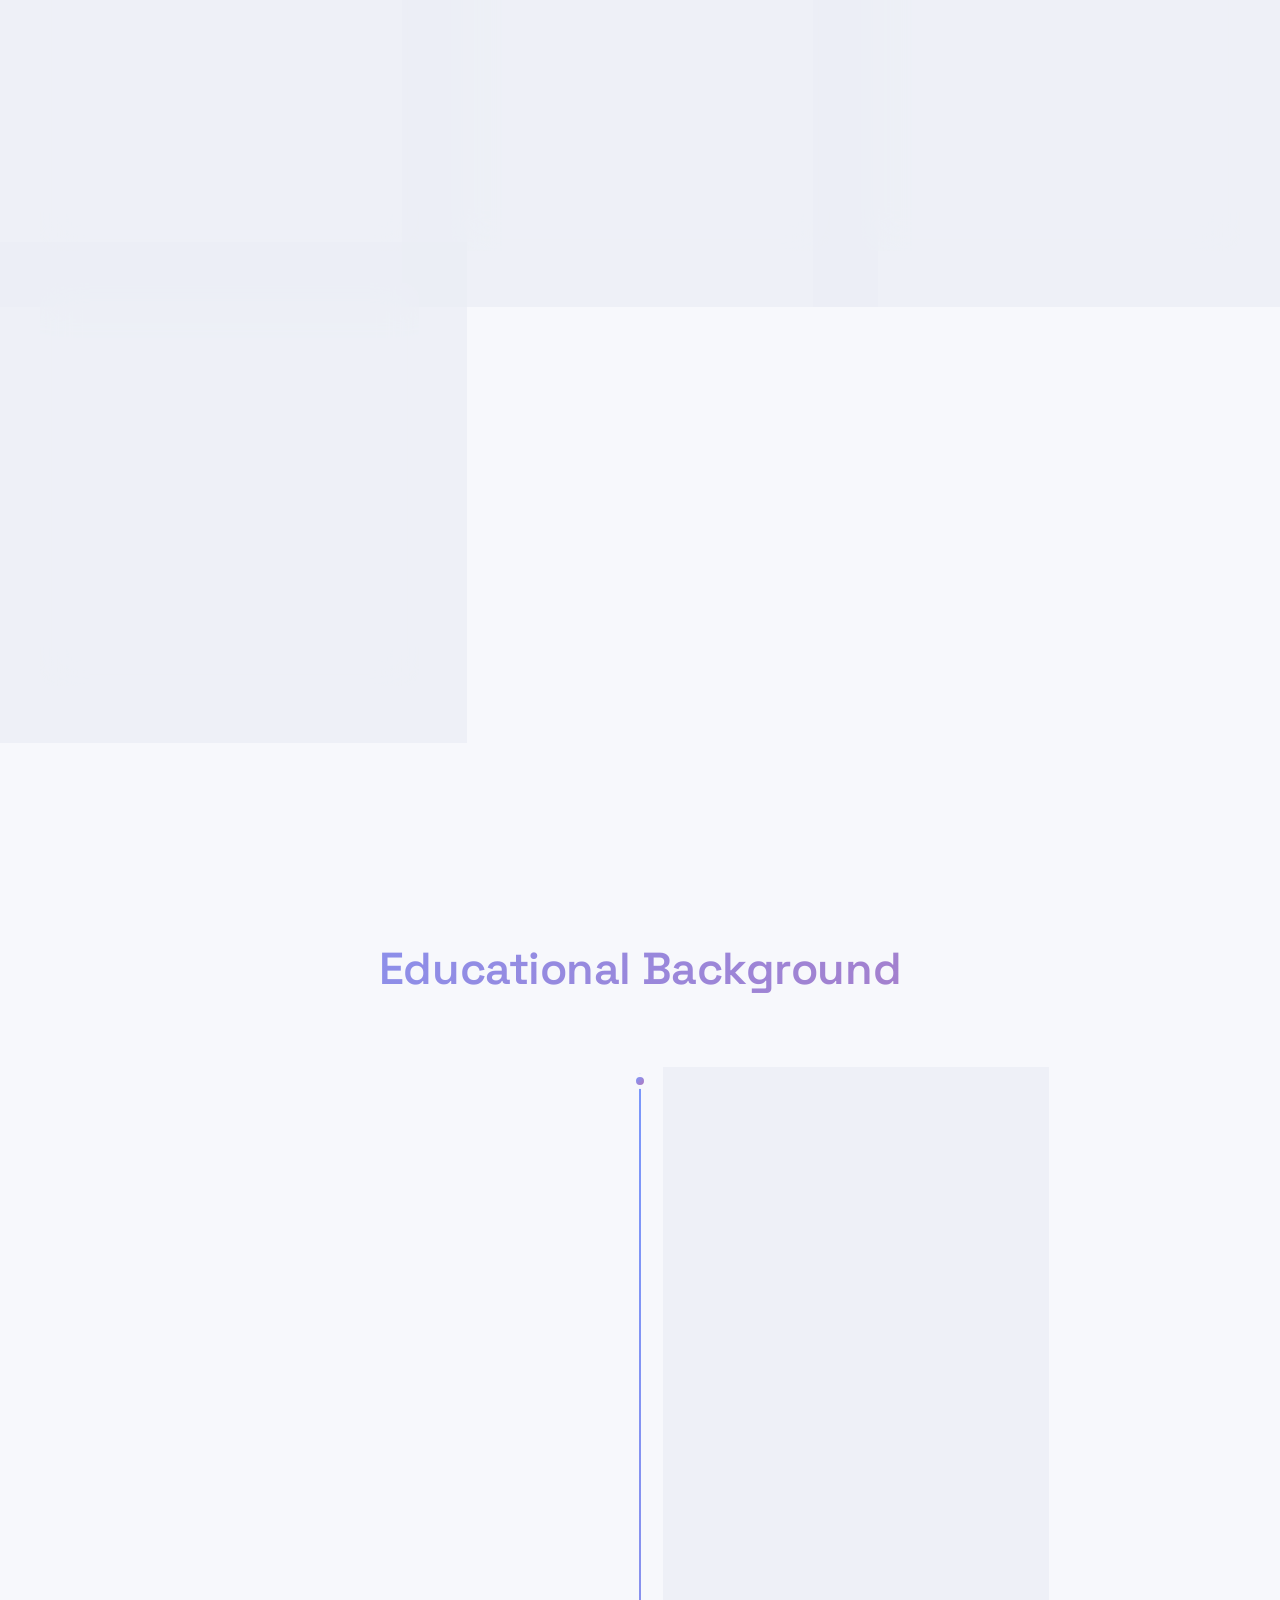
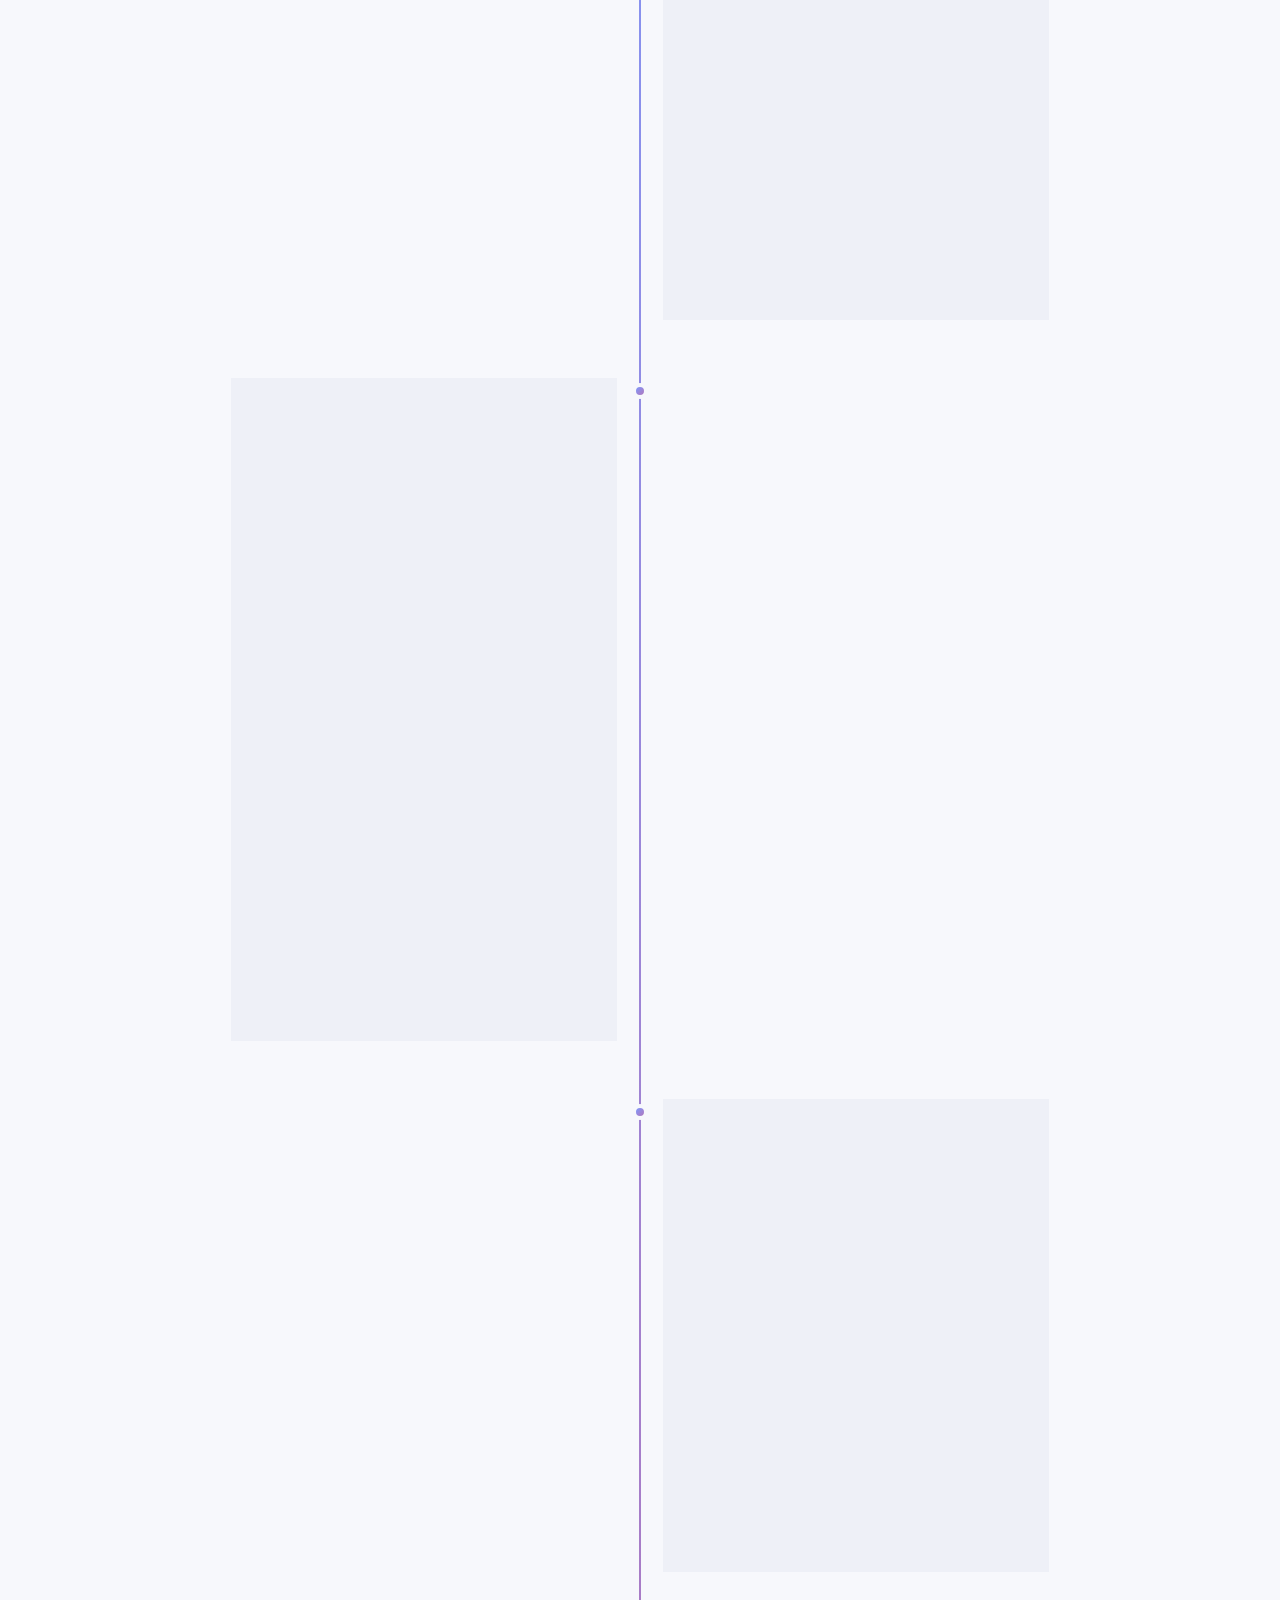
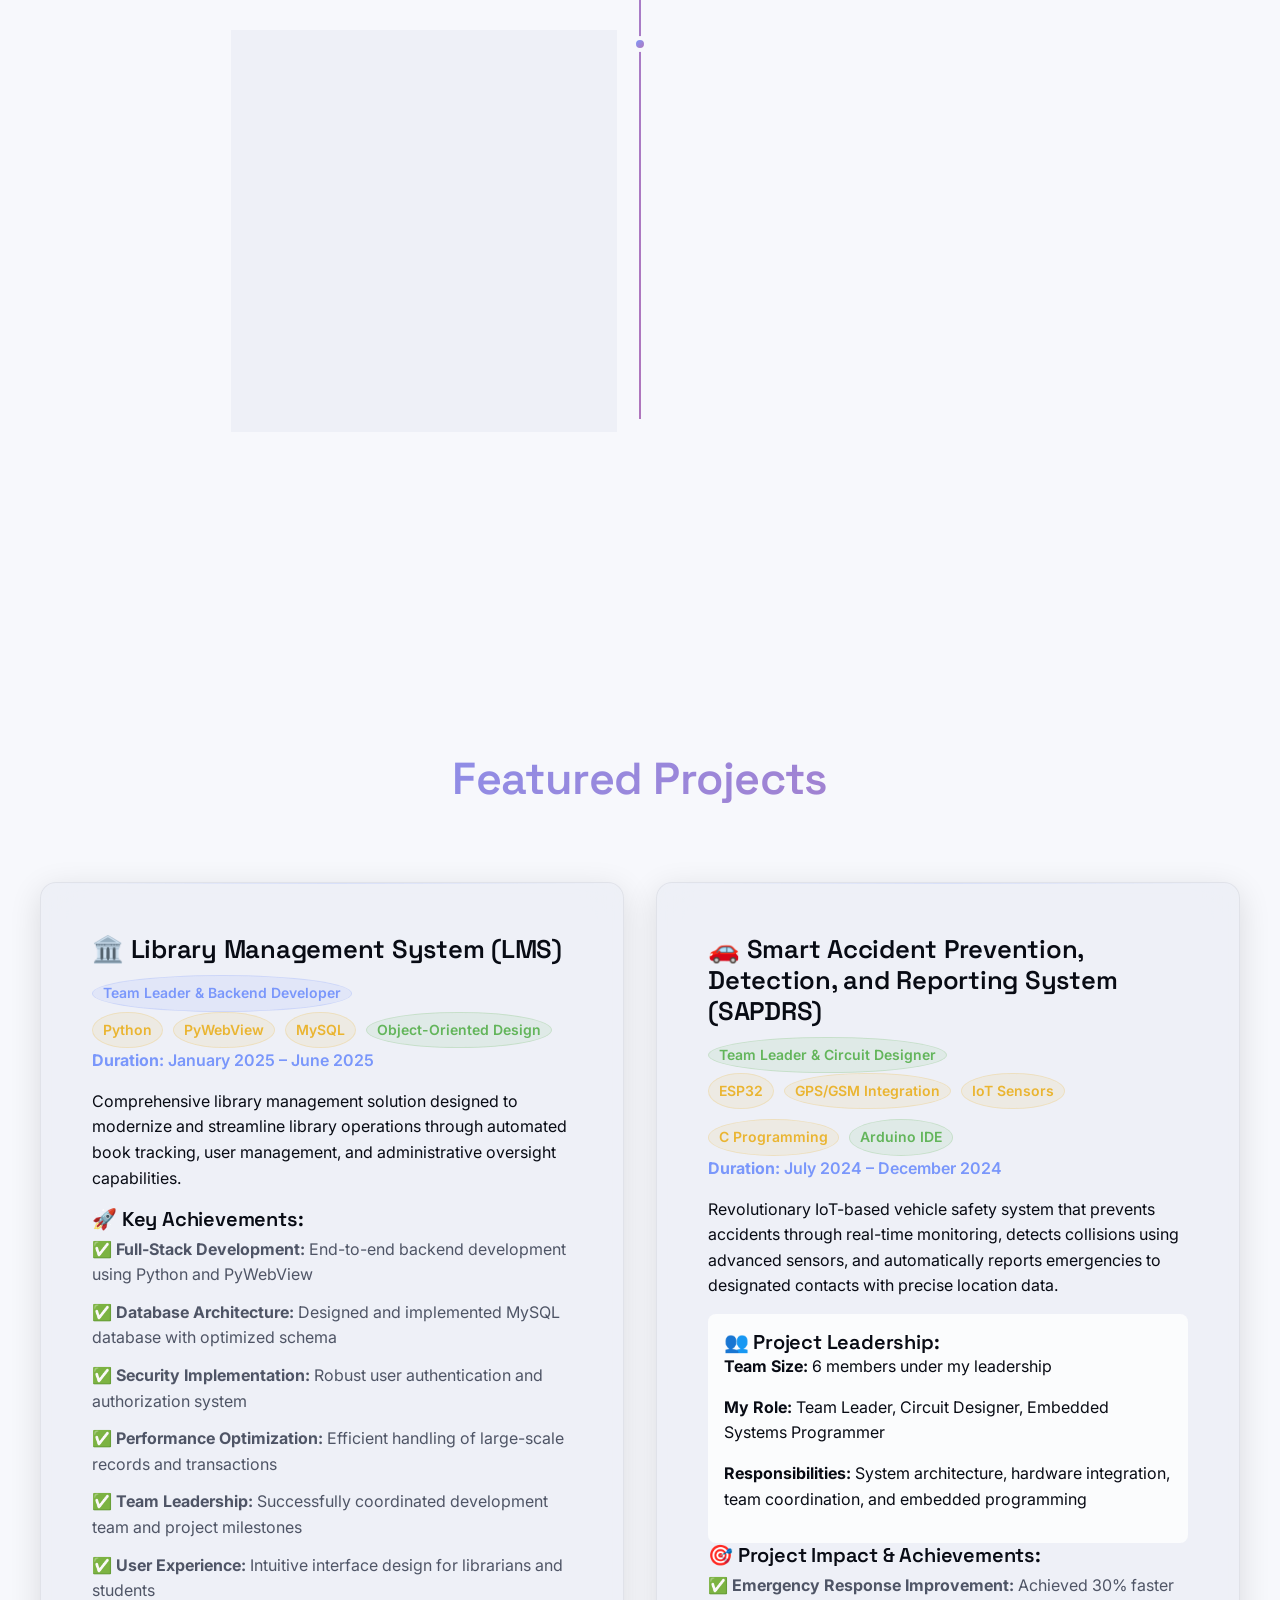
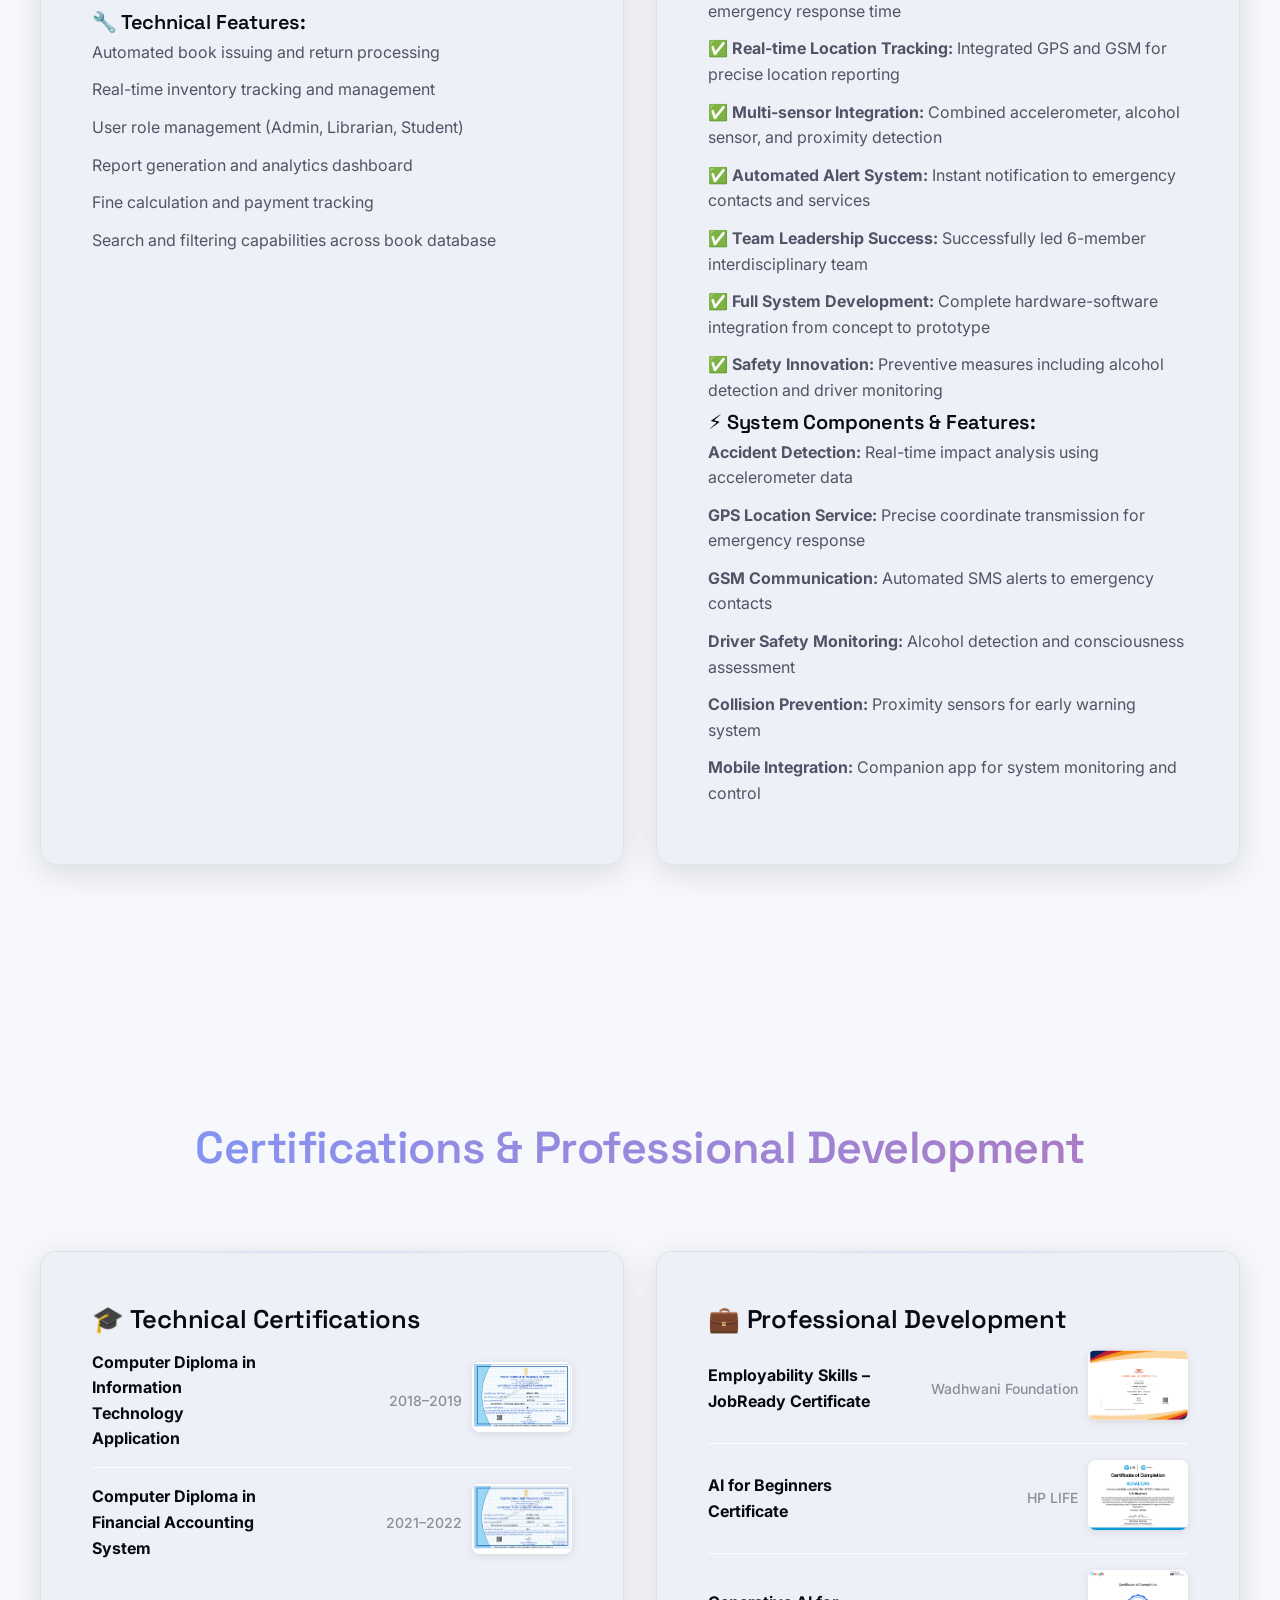
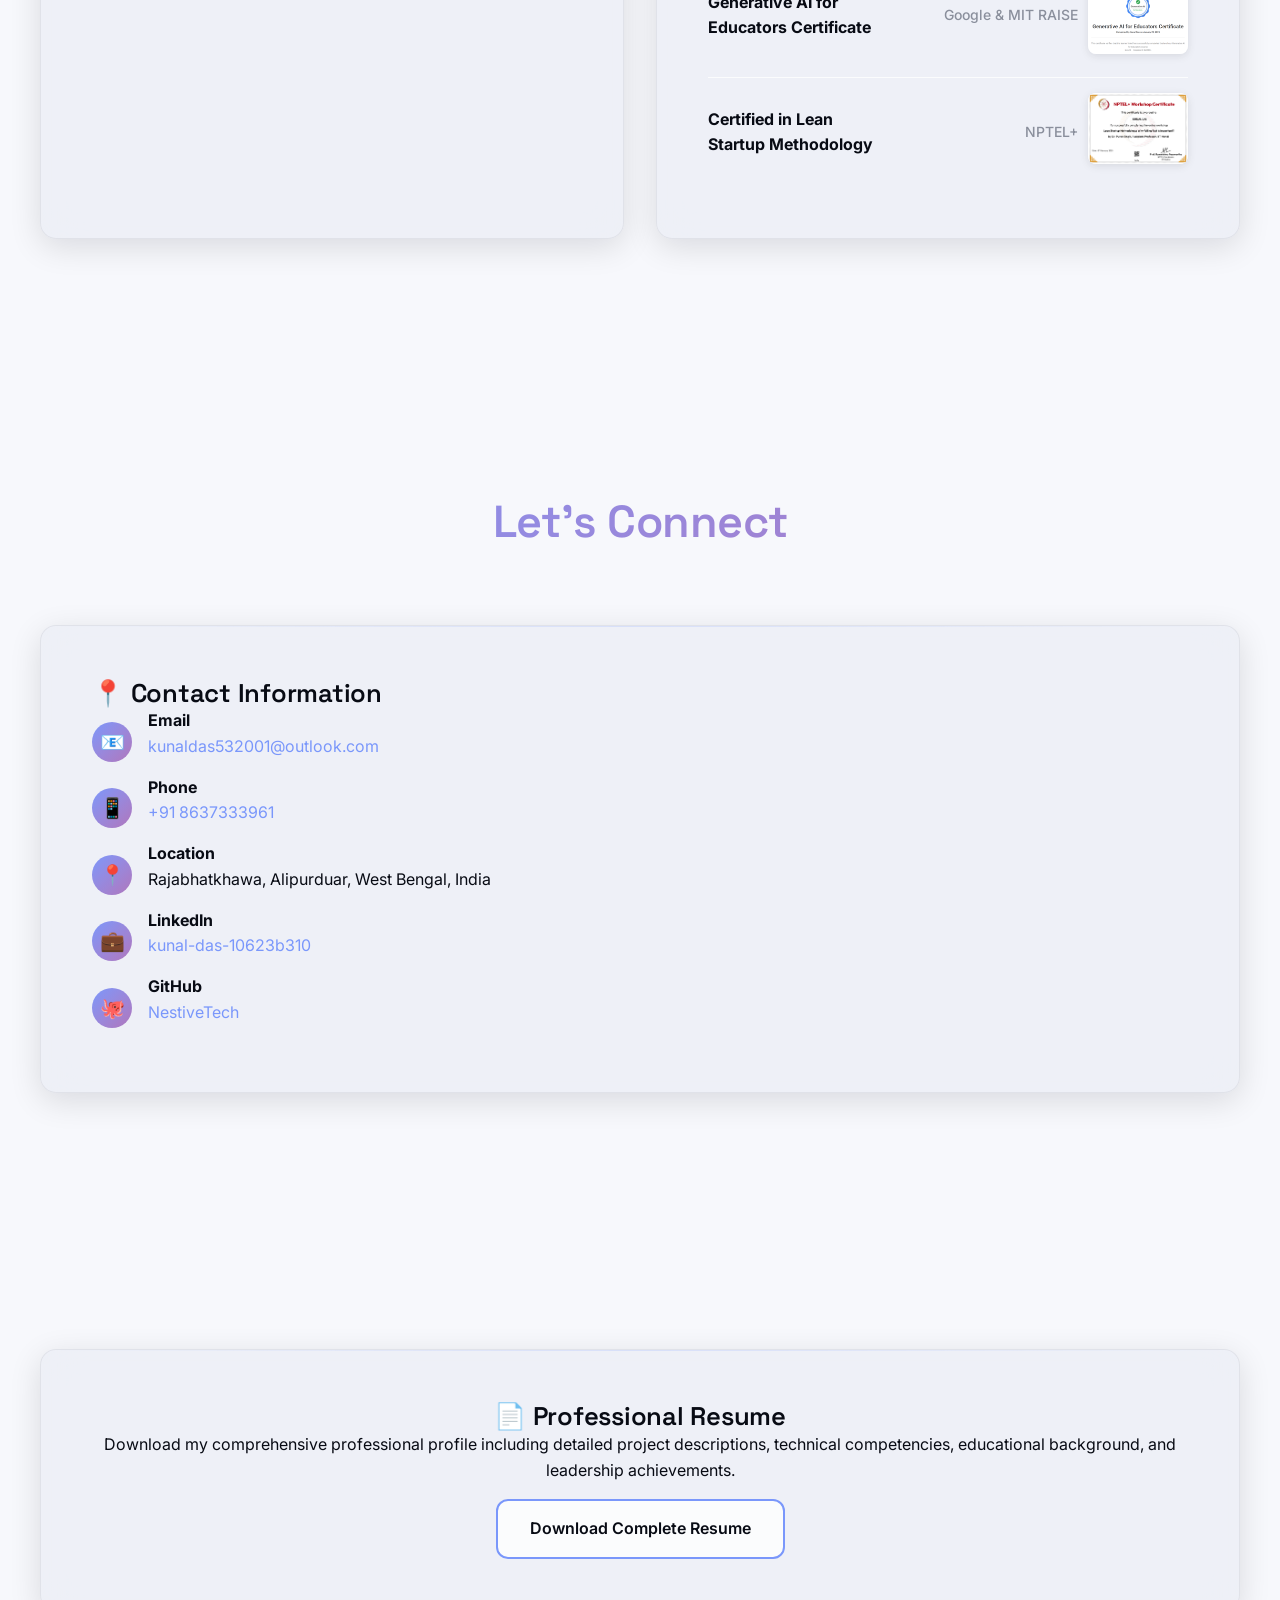
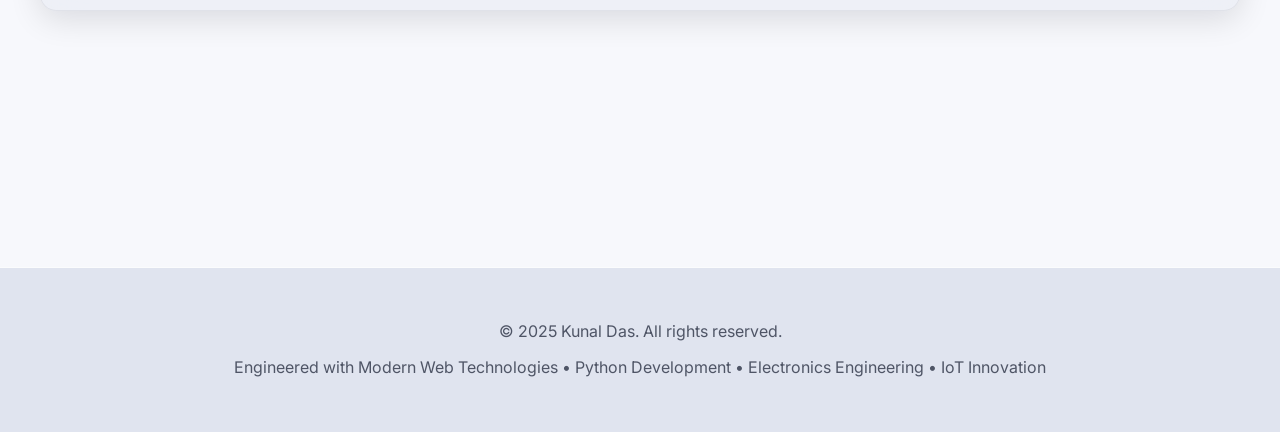
==== commit 9ebc12b5: "new" ====
--- a/index.html
+++ b/index.html
@@ -28,7 +28,7 @@
                 <li><a href="#projects">Projects</a></li>
                 <li><a href="#certifications">Certifications</a></li>
                 <li><a href="#contact">Contact</a></li>
-                <li><a href="#resume-section">Resume</a></li>
+                <li><a href="#resume">Resume</a></li>
                 <li>
                     <label class="theme-toggle">
                         <input type="checkbox" id="darkModeToggle">
@@ -575,7 +575,7 @@
                 </div>
             </div>-->
             </section> 
-            <section id="resume-section">
+            <section id="resume">
             <div class="glass-card resume-section">
                 <div class="resume-content">
                     <h3>📄 Professional Resume</h3>
--- a/style.css
+++ b/style.css
@@ -55,7 +55,7 @@
   --space-xs: clamp(0.25rem, 0.5vw, 0.375rem);
   --space-sm: clamp(0.5rem, 0.8vw, 0.625rem);
   --space-md: clamp(0.75rem, 1.2vw, 1rem);
-  --space-lg: clamp(1rem, 1.8vw, 1.625rem);
+  /* --space-lg: clamp(1rem, 1.8vw, 1.625rem); */
   --space-xl: clamp(1.625rem, 2.5vw, 2.625rem);
   --space-2xl: clamp(2.625rem, 4vw, 4.25rem);
   --space-3xl: clamp(4.25rem, 6vw, 6.875rem);
@@ -251,7 +251,7 @@
 .nav-links {
   display: flex;
   list-style: none;
-  gap: var(--space-lg);
+  gap: 10px;
   align-items: center;
 }
 
@@ -262,8 +262,7 @@
   font-weight: 500;
 }
 
-.nav-links a:hover,
-.nav-links a.active {
+.nav-links a:hover{
   background: oklch(0.7 0.15 270 / 0.1);
   color: var(--color-primary);
 }
@@ -935,7 +934,7 @@
     text-align: center;
   margin-top: var(--space-2xl);
 } */
-#resume-section {
+.resume-section {
   text-align: center;
   margin-top: var(--space-2xl);
   max-width: 1200px;
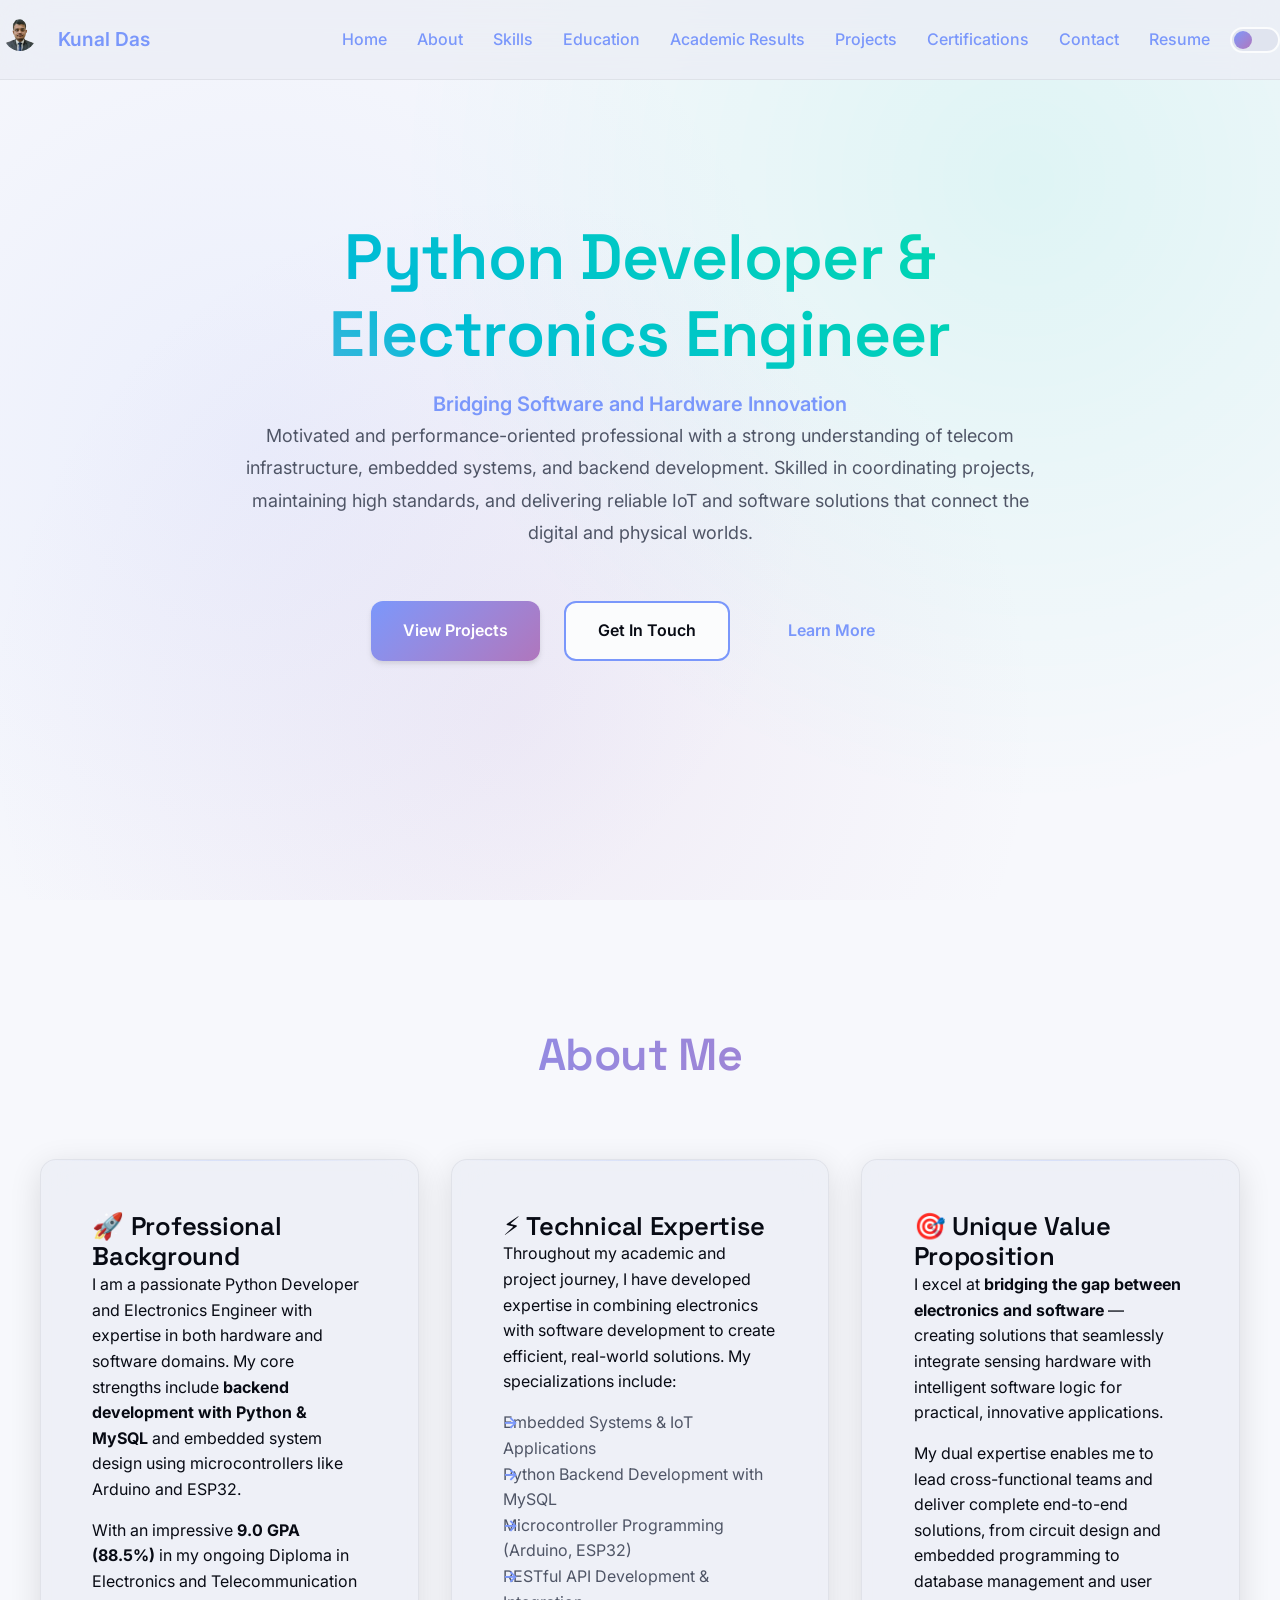
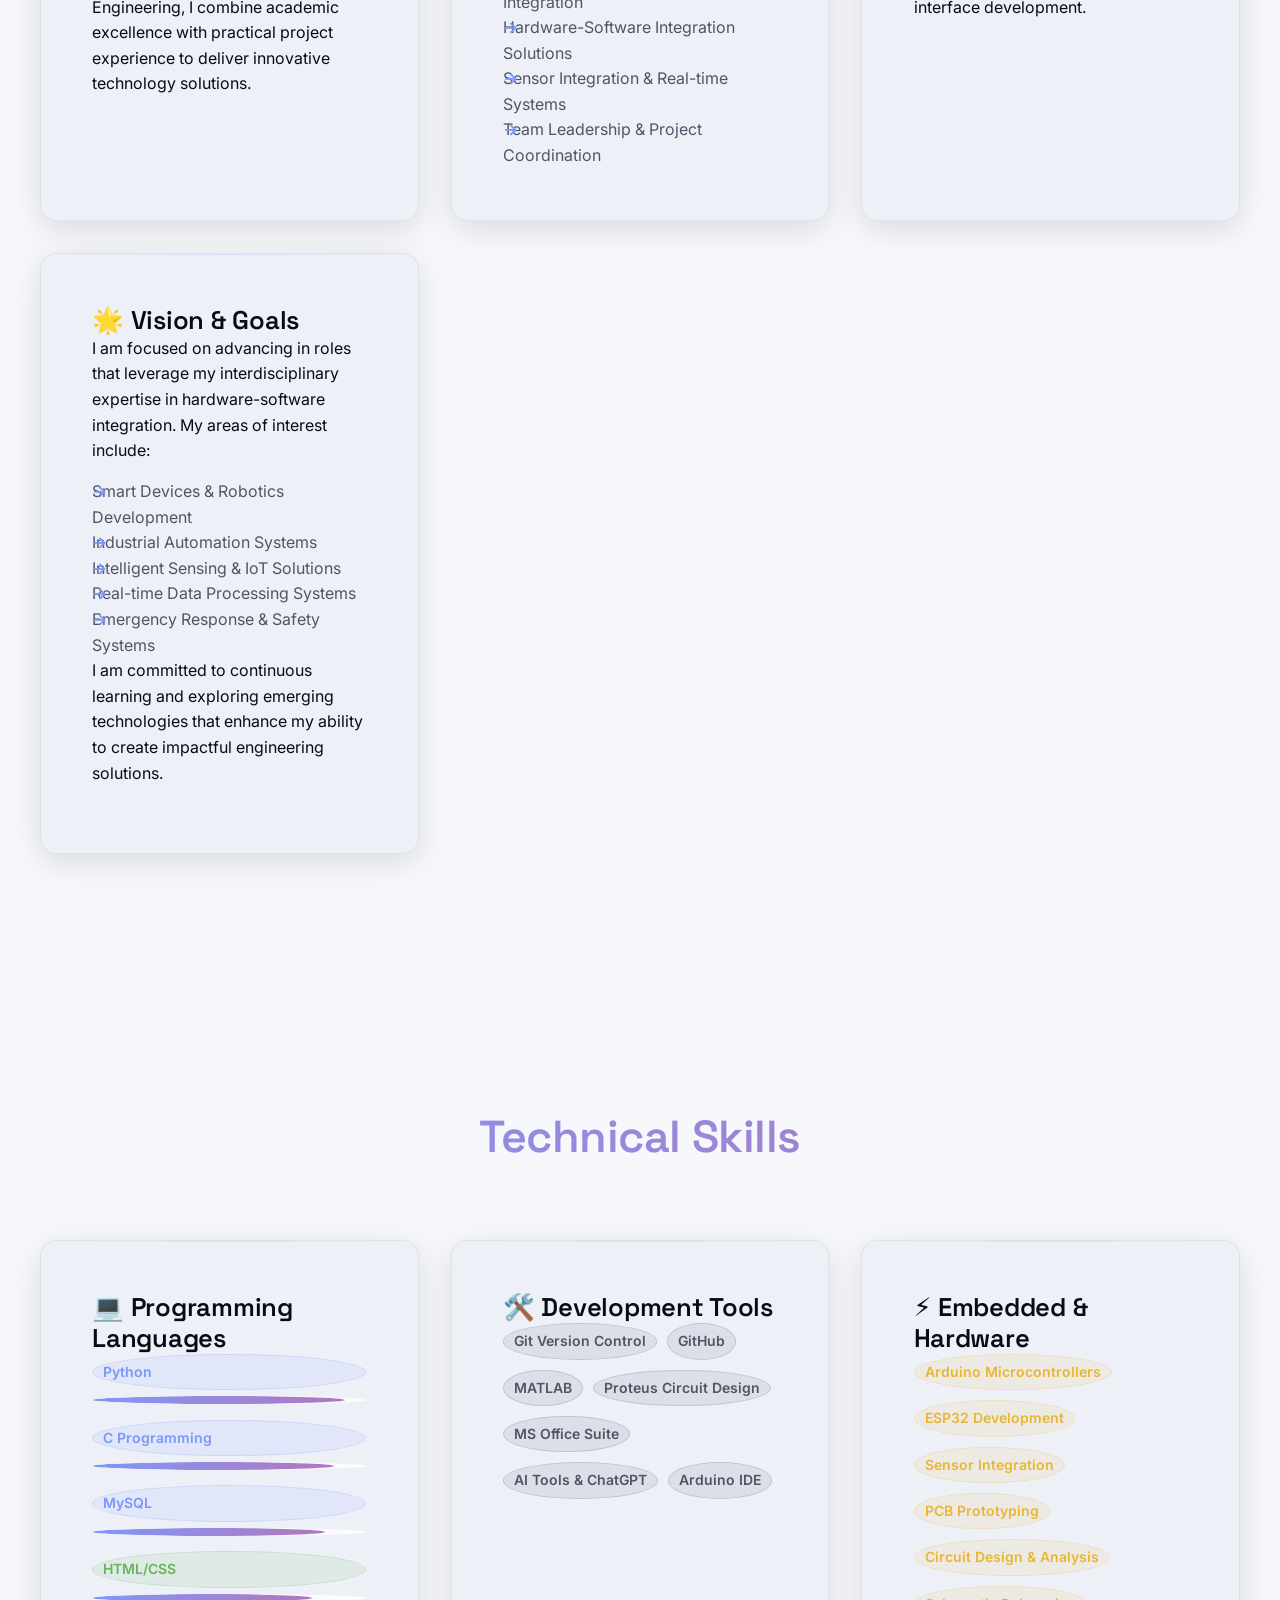
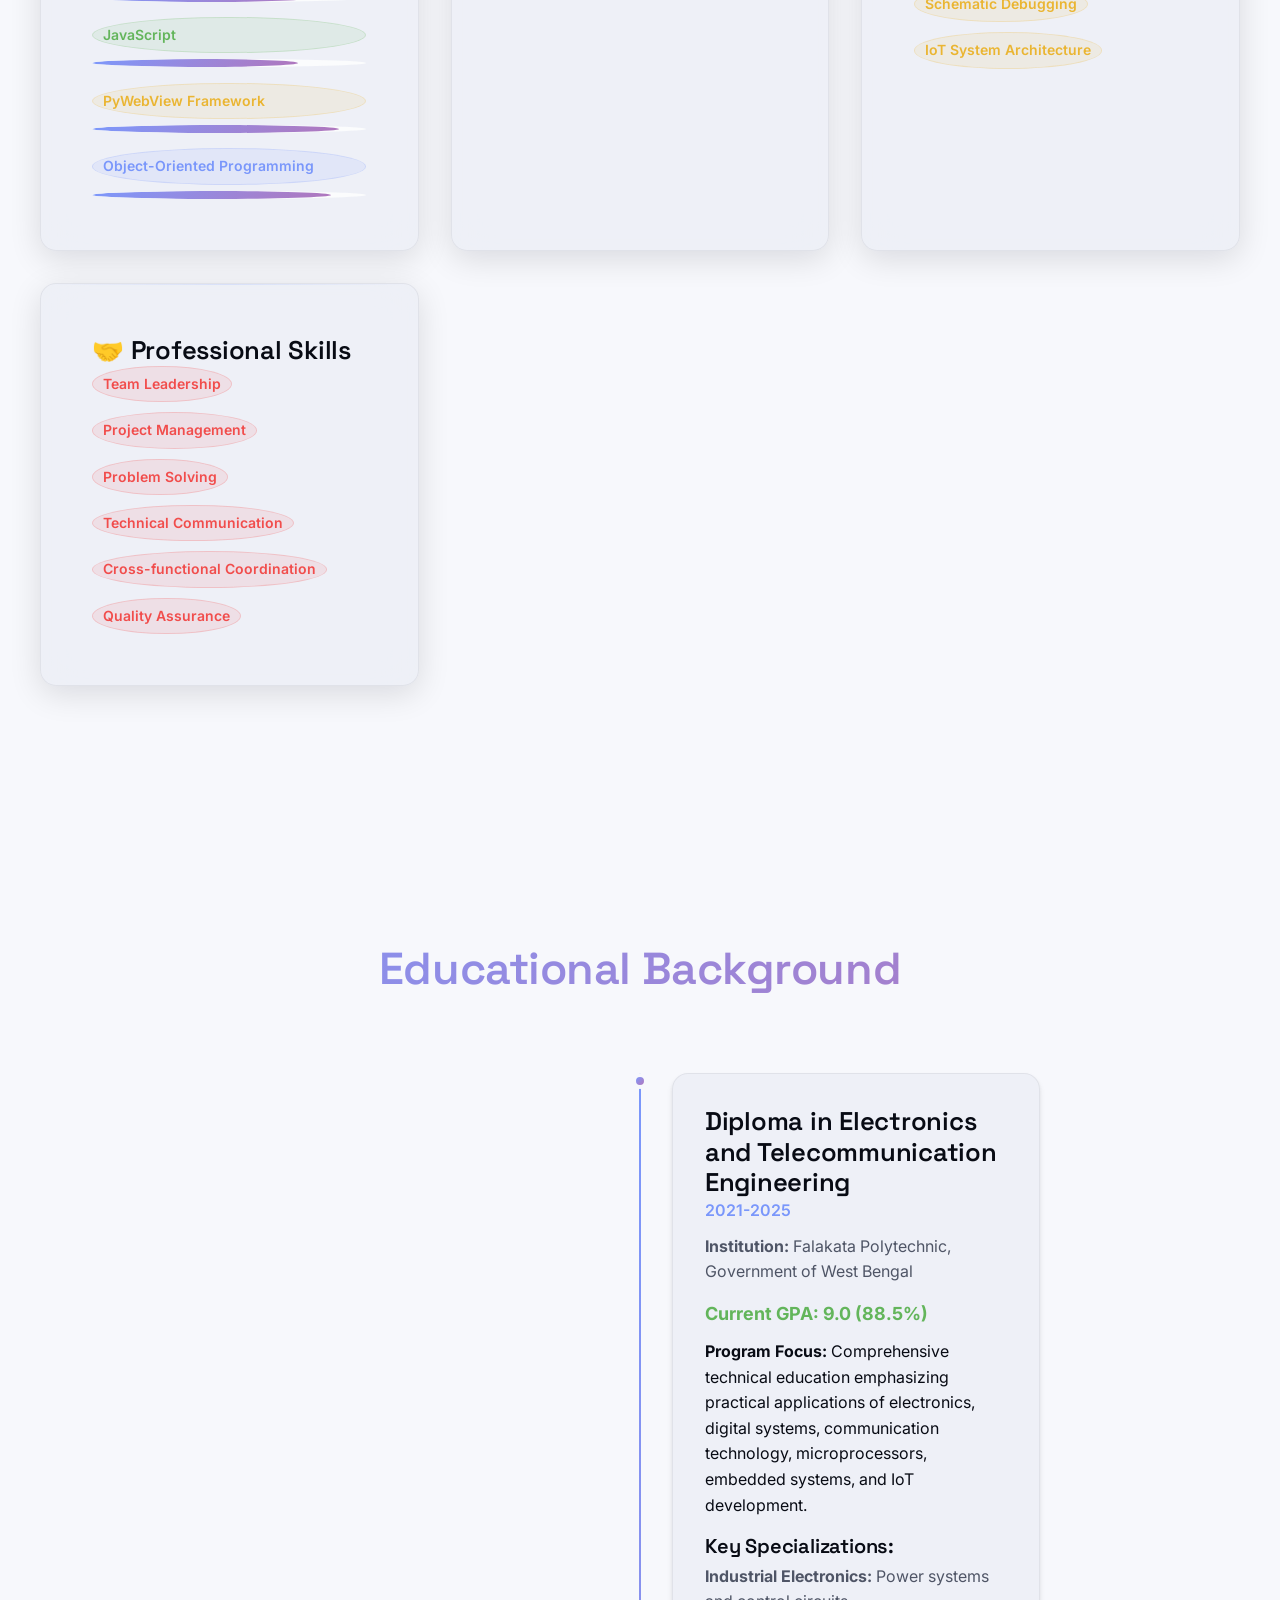
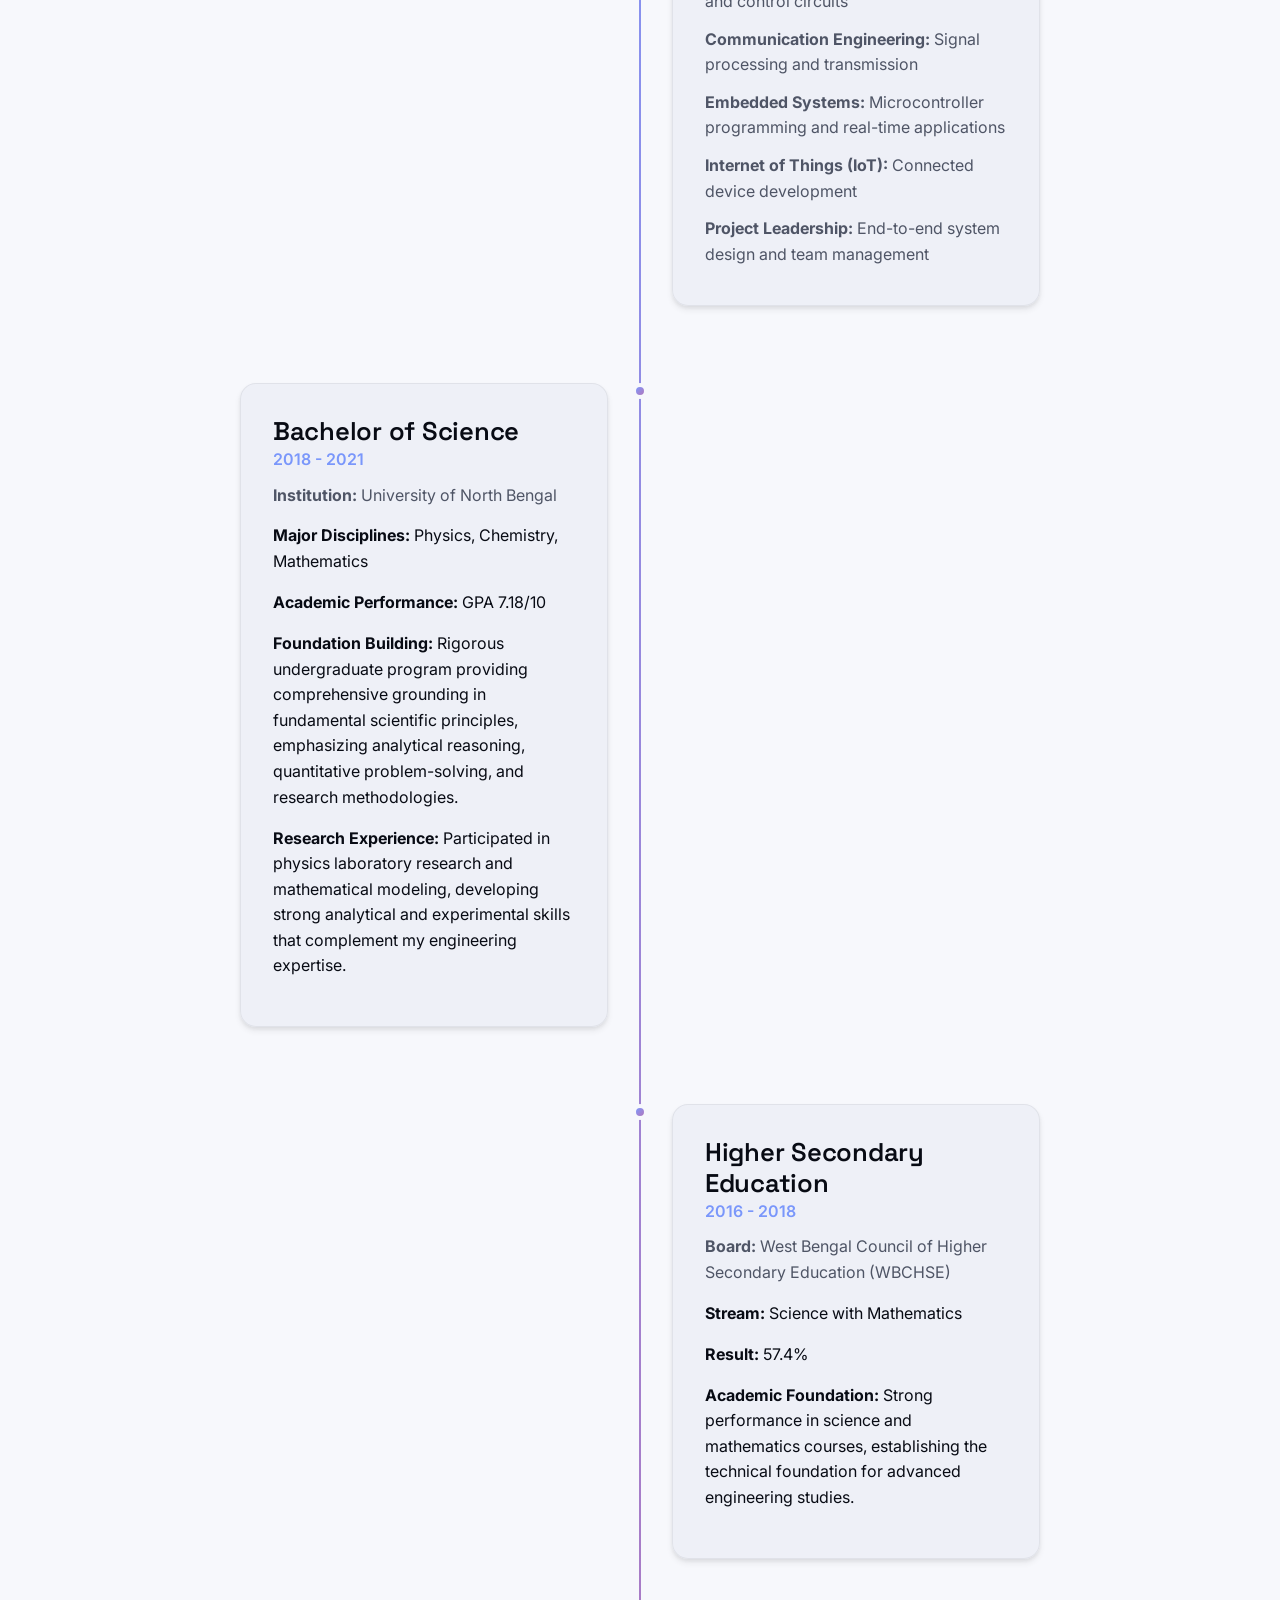
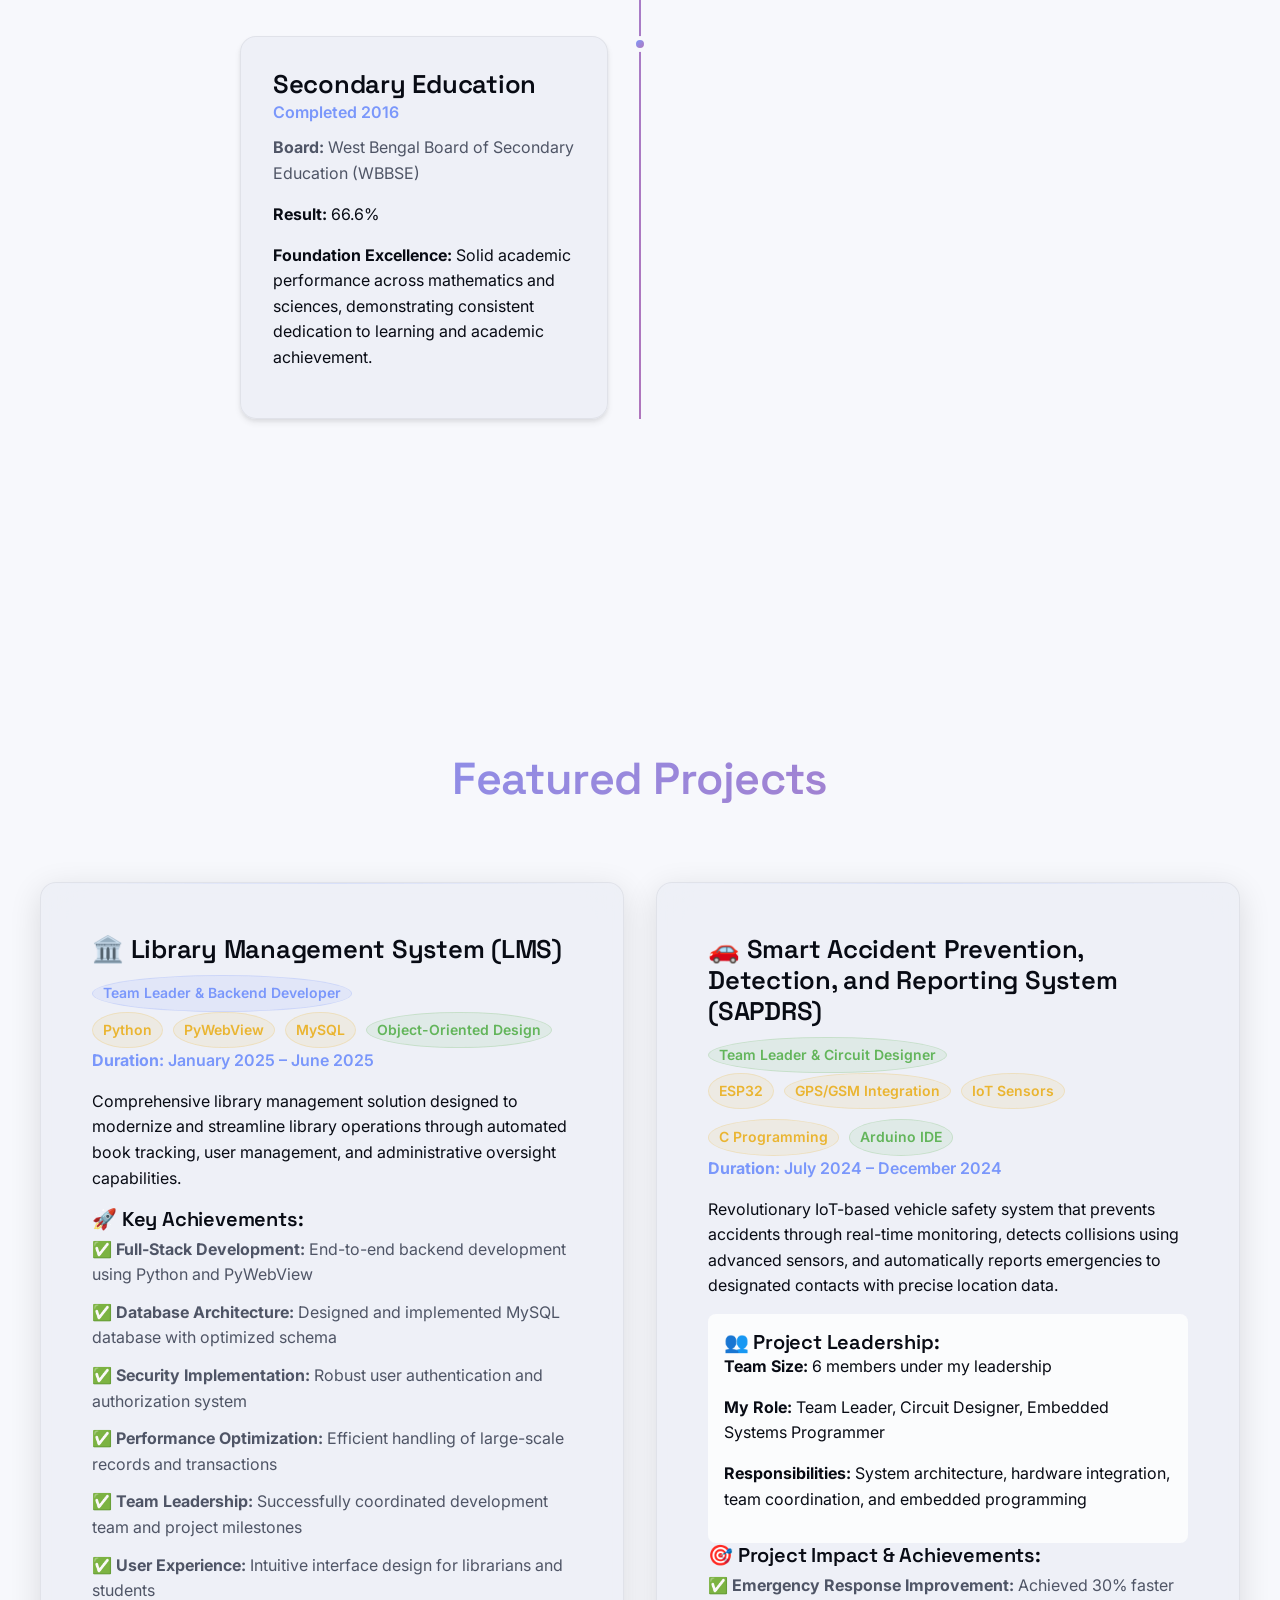
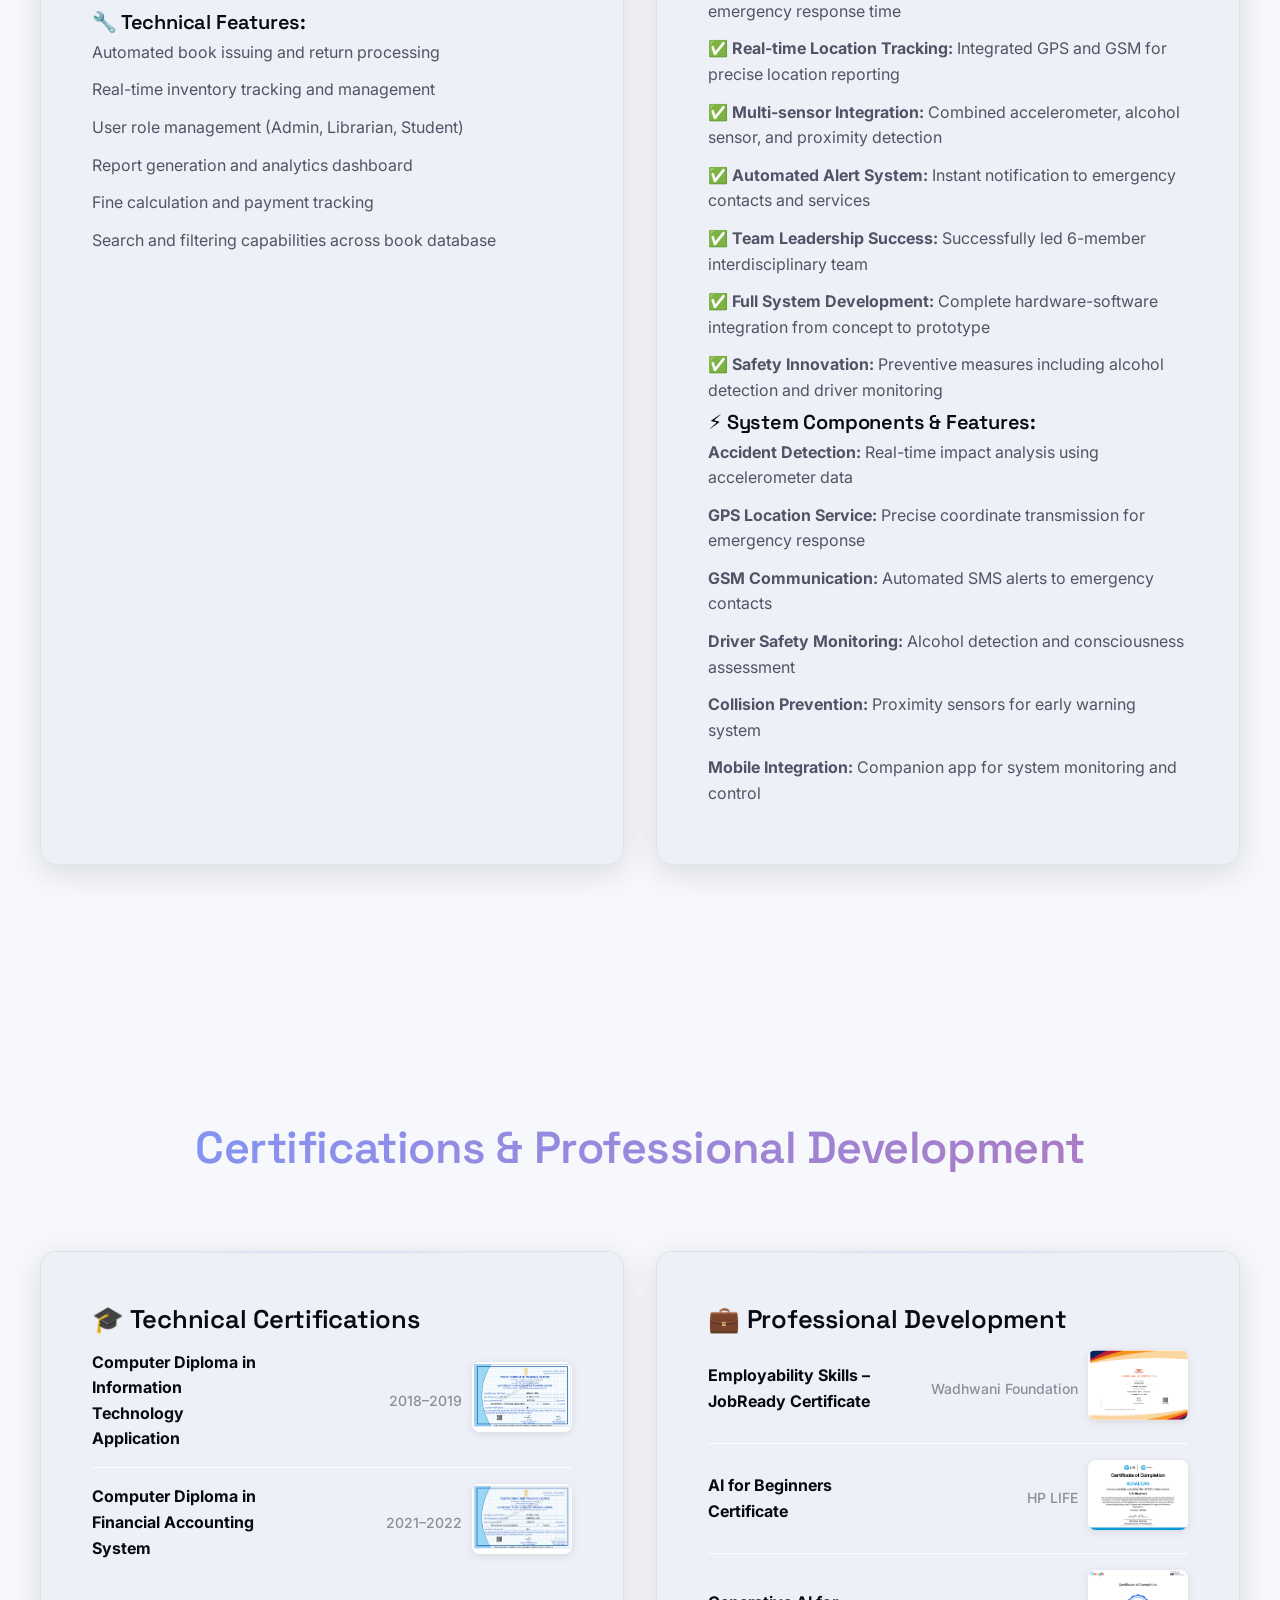
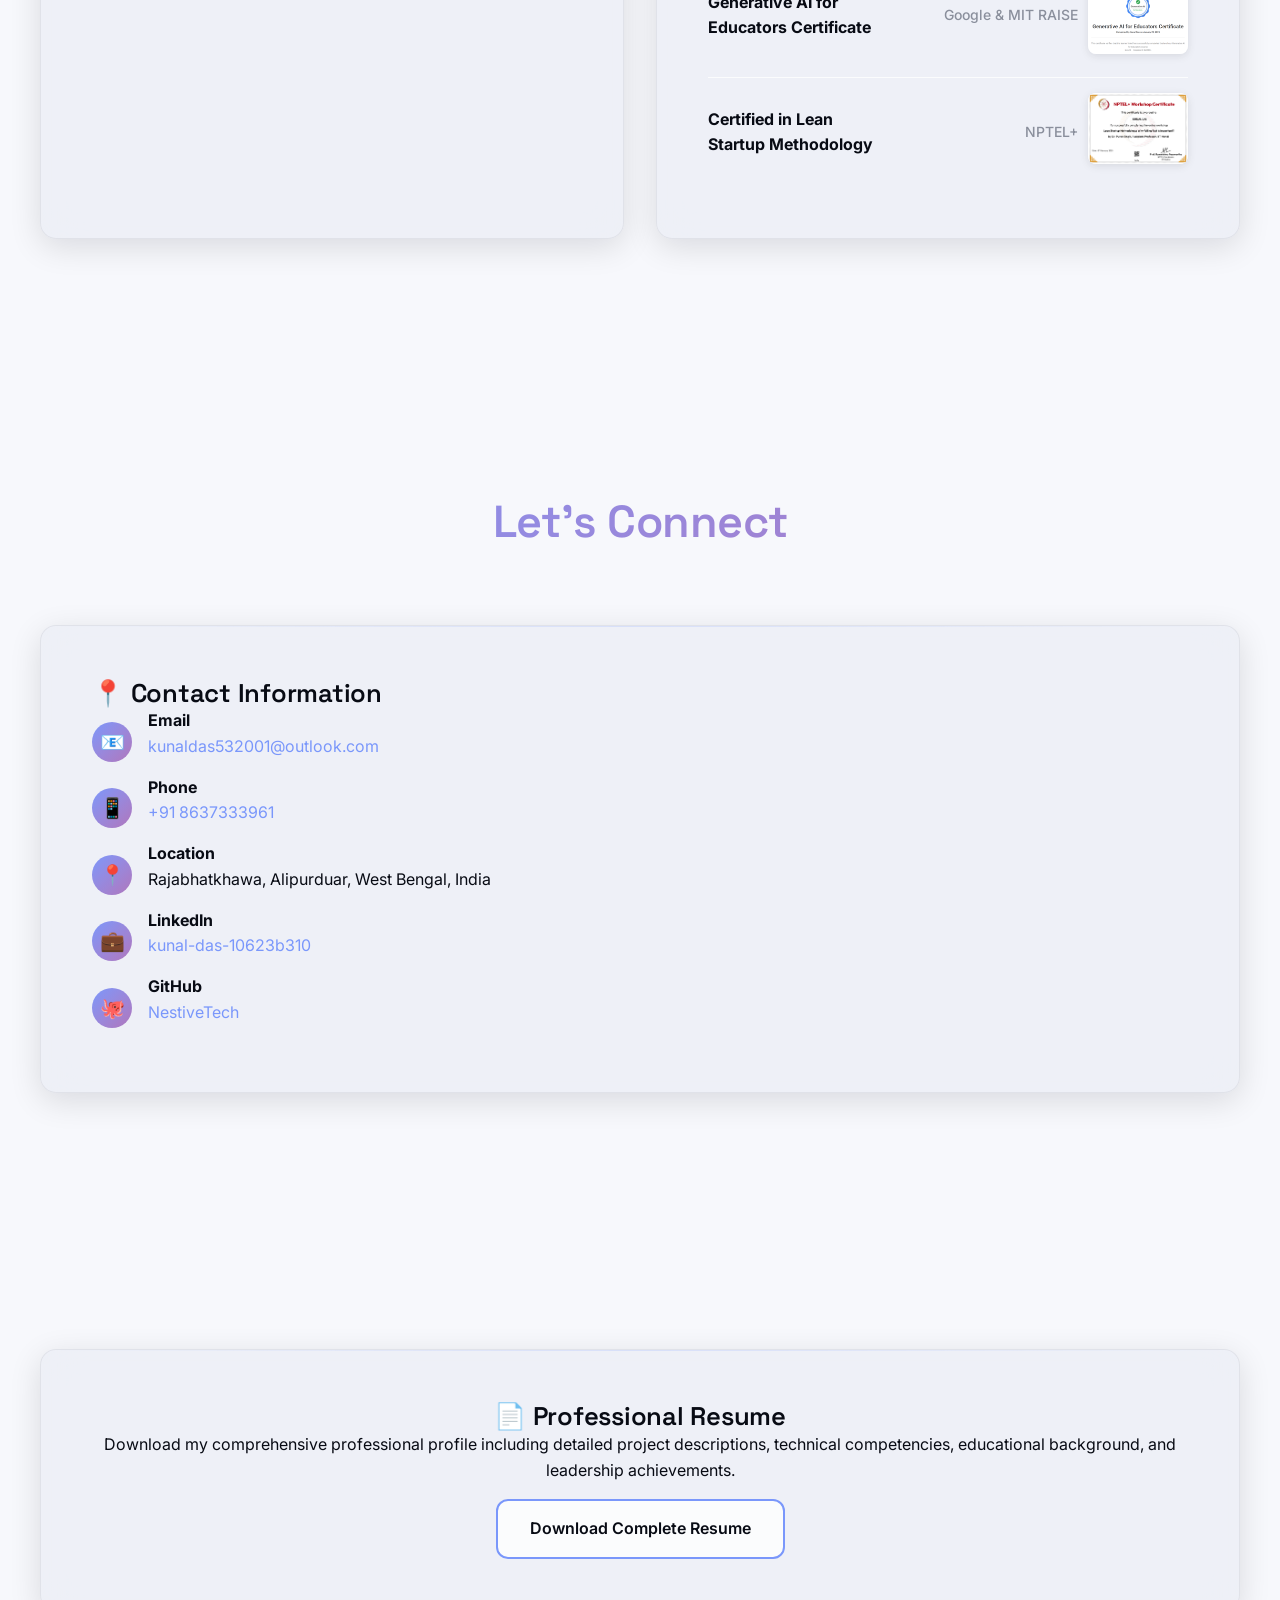
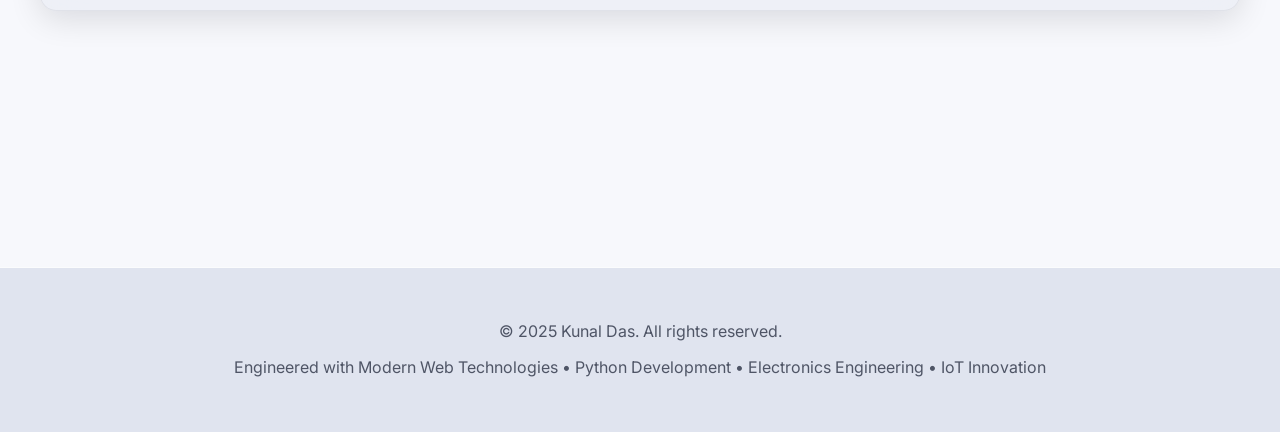
==== commit 2ca5e104: "new web" ====
--- a/index.html
+++ b/index.html
@@ -48,9 +48,9 @@
     <section id="home" class="section-hero">
         <div class="hero-content">
              <!-- Add this rotating logo section -->
-            <div class="rotating-logo">
+            <!-- <div class="rotating-logo">
                 <img src="assets/k.1-removebg.png" alt="Kunal Das Logo" class="logo-rotate">
-            </div>
+            </div> -->
             <h1>Python Developer & Electronics Engineer</h1>
             <p class="hero-subtitle">Bridging Software and Hardware Innovation</p>
             <p class="hero-description">
--- a/style.css
+++ b/style.css
@@ -377,7 +377,7 @@
 
 .hero-content {
   max-width: 800px;
-  margin-top: -100px;
+  margin-top: -20px;
   padding: var(--space-4xl) var(--space-lg);
   animation: slideInUp 0.8s var(--ease-out) forwards;
   
@@ -409,7 +409,7 @@
 
 .hero-actions {
   display: flex;
-  gap: var(--space-lg);
+  gap:3%;
   justify-content: center;
   flex-wrap: wrap;
 }
@@ -1141,15 +1141,15 @@
 }
 
 /* Rotating Logo Styles */
-.rotating-logo {
+/* .rotating-logo {
     display: flex;
     justify-content: center;
-    align-items: center;
+    align-items: center; */
     /* margin-bottom: -100px; */
     /* padding: 1rem; */
-}
-
-.logo-rotate {
+/* } */
+
+/* .logo-rotate {
     width: 120px;
     height: 120px;
     object-fit: contain;
@@ -1161,10 +1161,10 @@
 .logo-rotate:hover {
     animation-play-state: paused;
     transform: scale(1.1);
-}
+} */
 
 /* Horizontal Rotation Animation */
-@keyframes rotateHorizontal {
+/* @keyframes rotateHorizontal {
     0% {
         transform: rotateY(0deg);
     }
@@ -1180,10 +1180,10 @@
     100% {
         transform: rotateY(360deg);
     }
-}
+} */
 
 /* Responsive adjustments */
-@media (max-width: 768px) {
+/* @media (max-width: 768px) {
     .logo-rotate {
         width: 80px;
         height: 80px;
@@ -1203,7 +1203,7 @@
     .rotating-logo {
         margin-bottom: 1rem;
     }
-}
+} */
 
 
 .cert-item {
